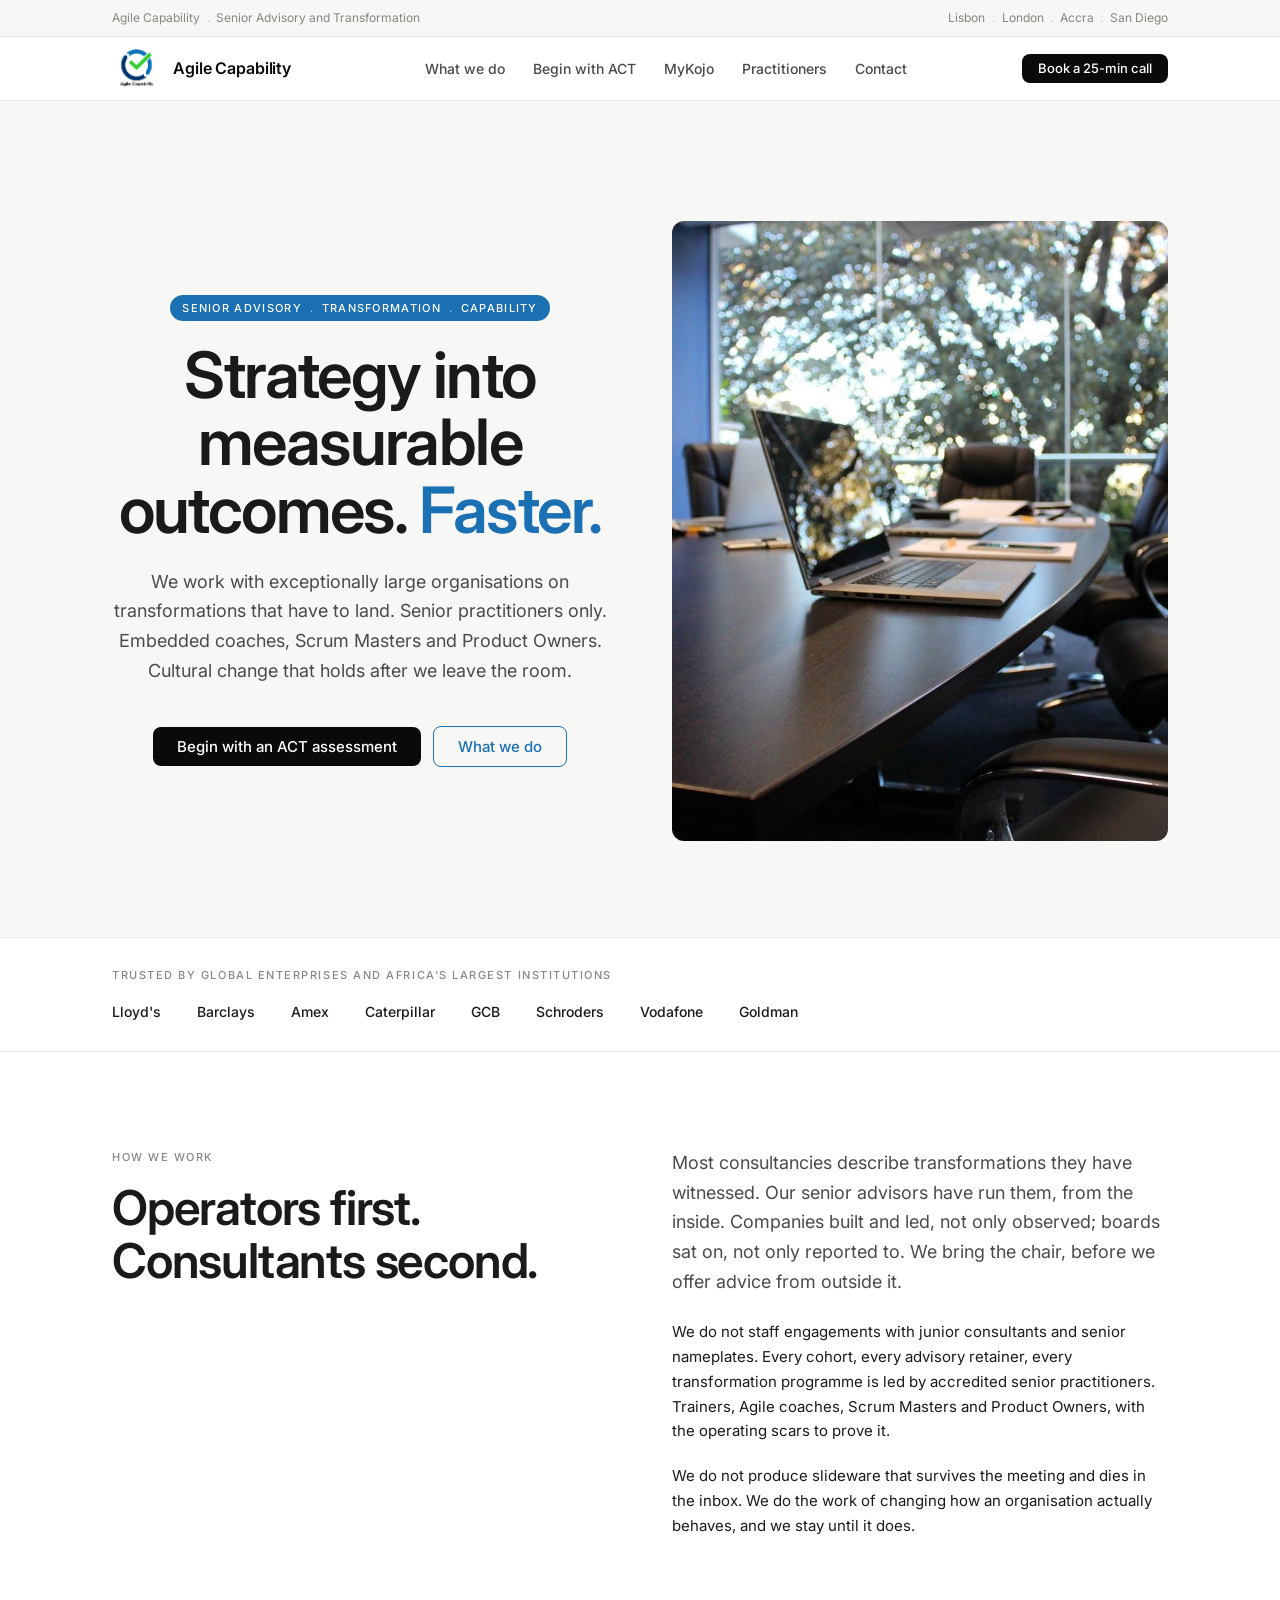
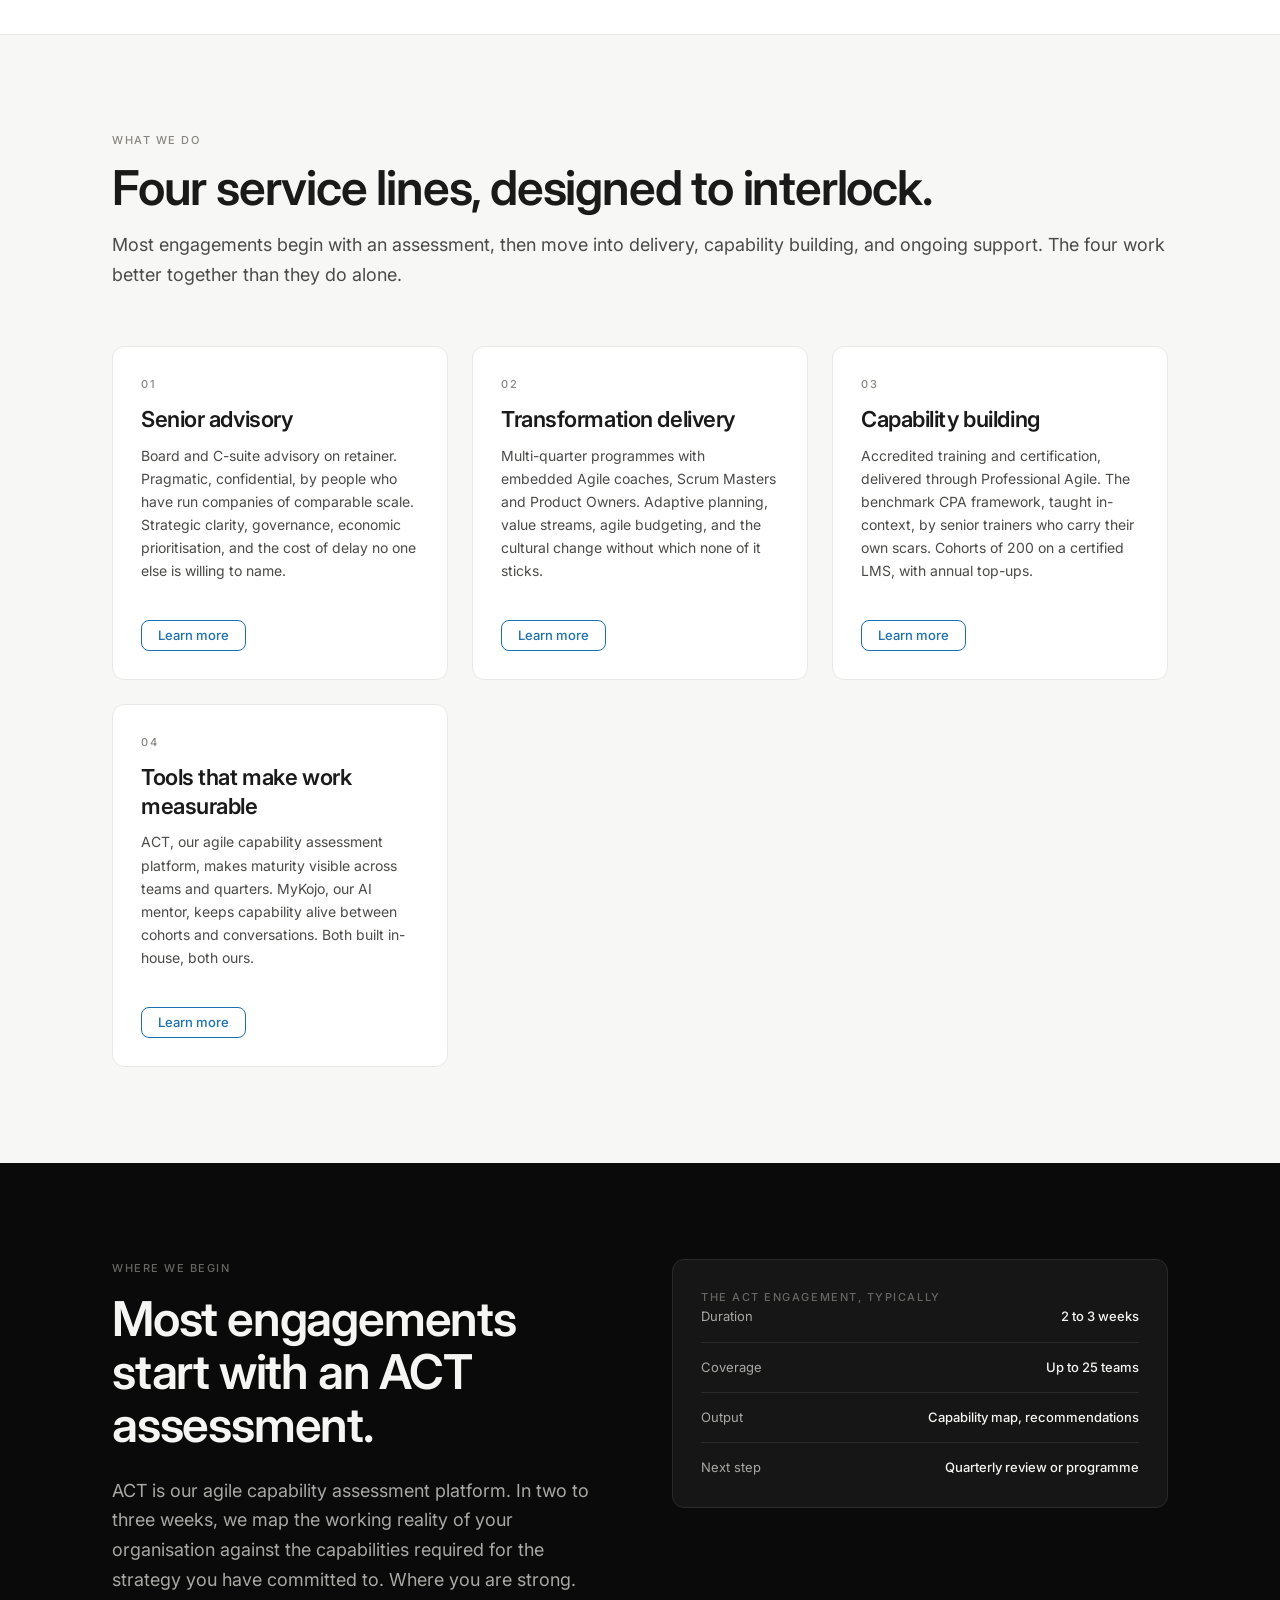
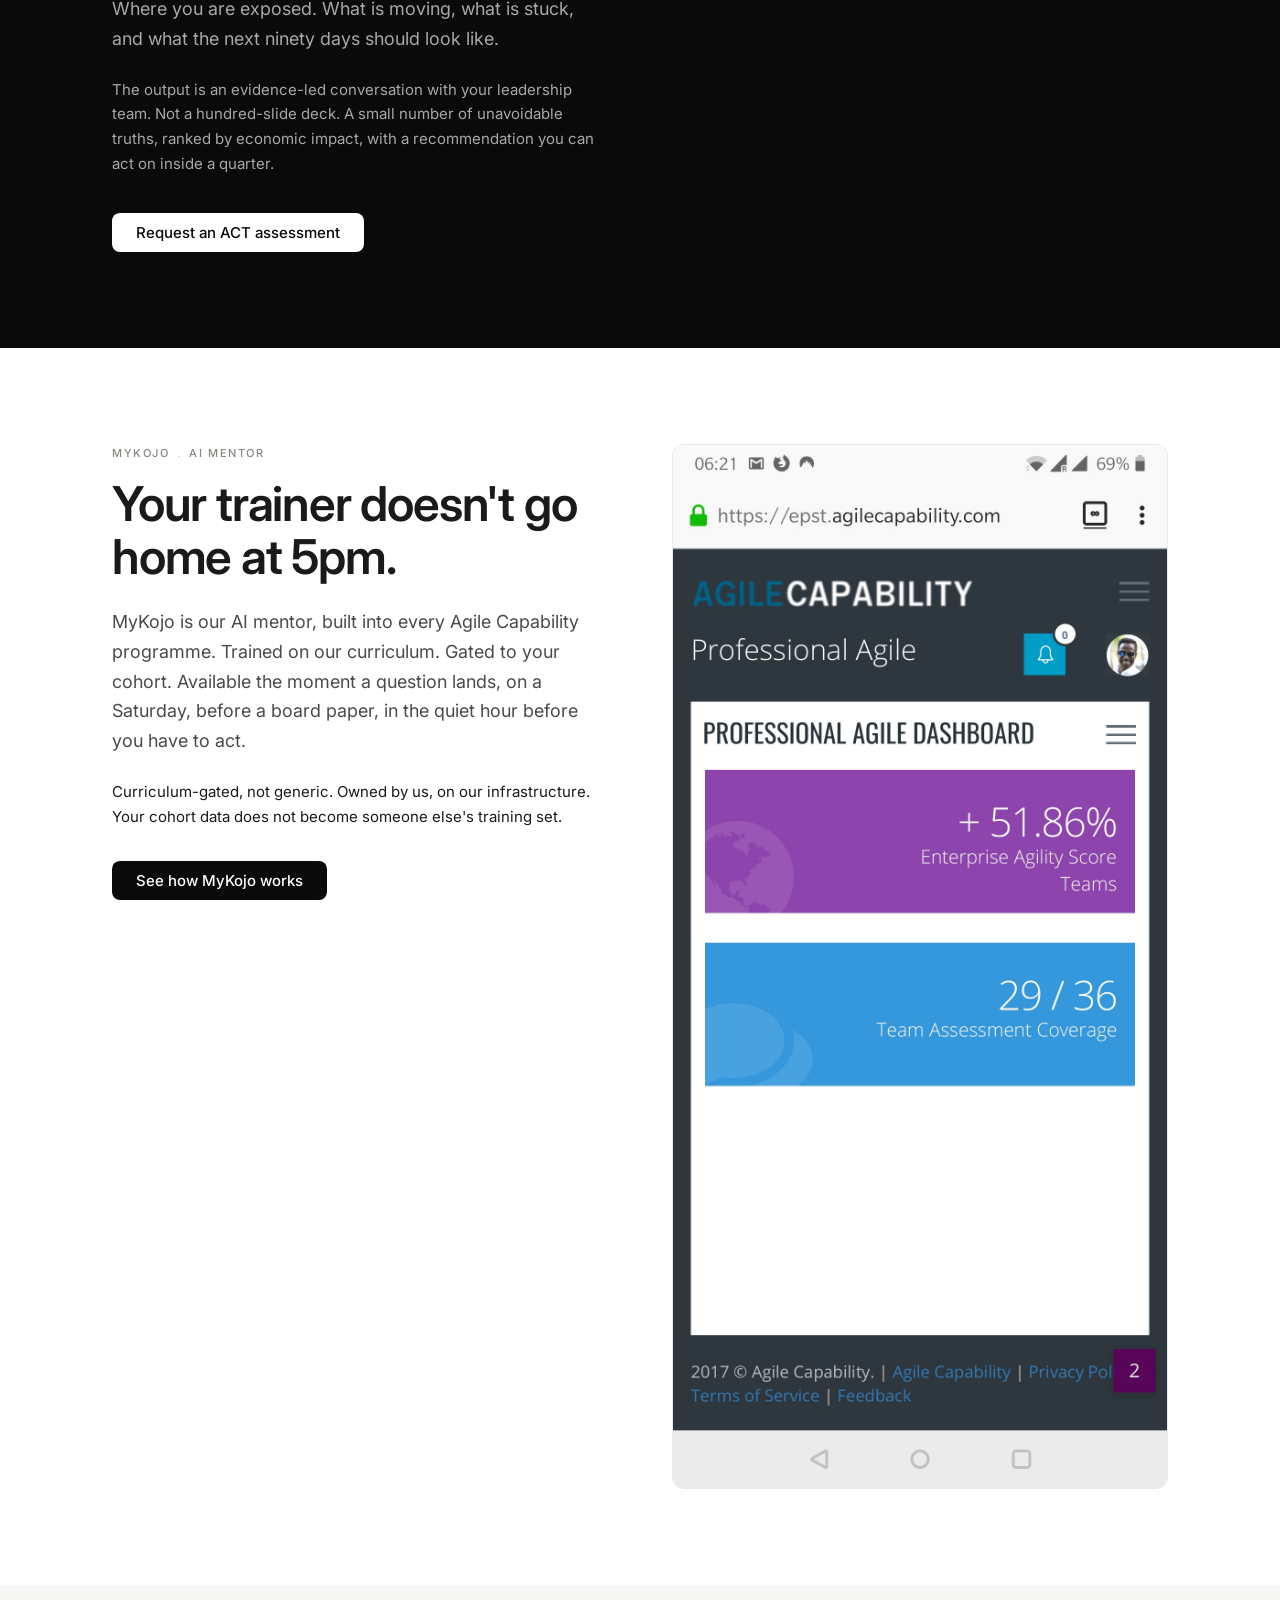
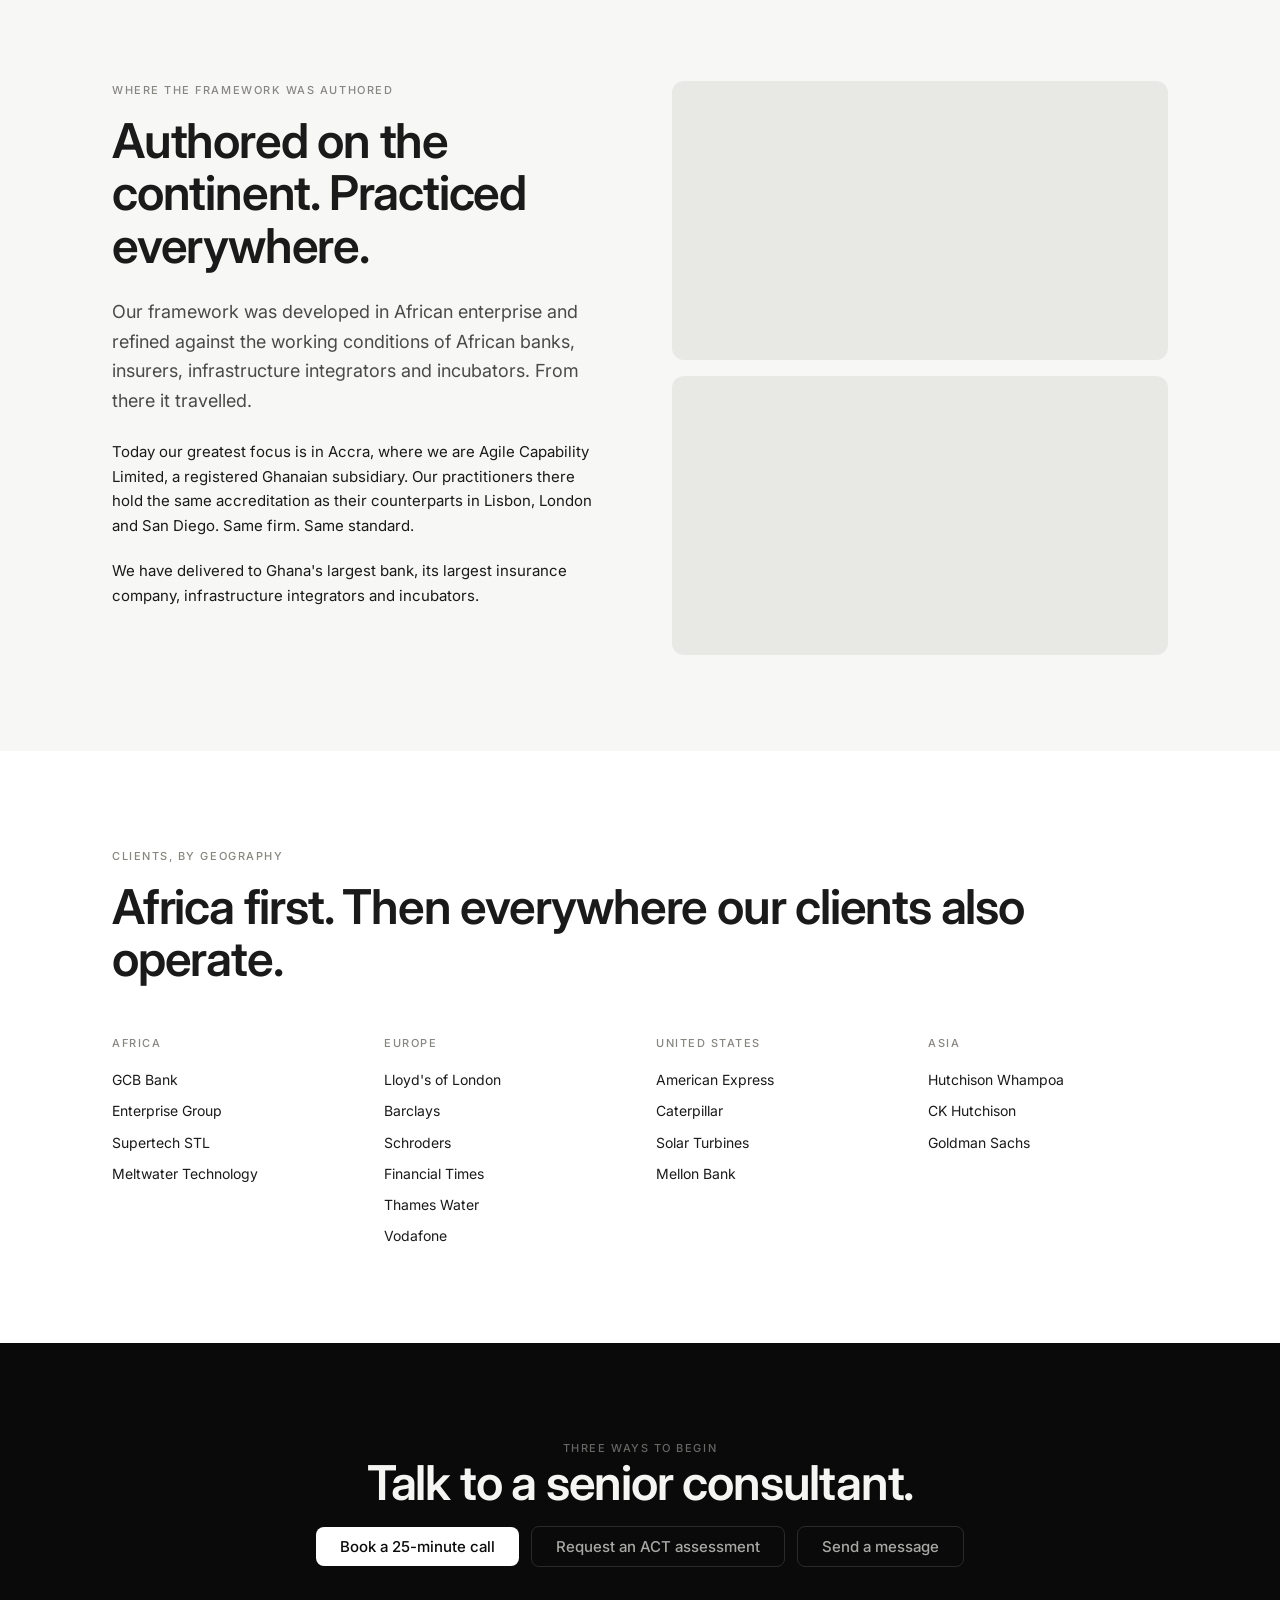
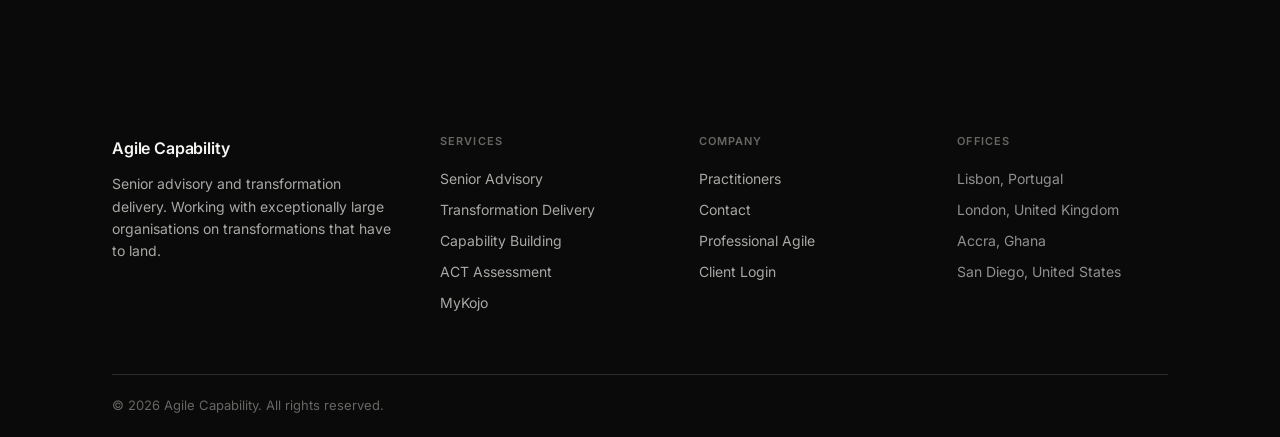
==== index.html @ dec45cb2 "Add hero image, fix ghost button border to 1.5px" ====
<!DOCTYPE html>
<html lang="en">
<head>
  <meta charset="UTF-8">
  <meta name="viewport" content="width=device-width, initial-scale=1.0">
  <meta name="description" content="Agile Capability works with exceptionally large organisations on transformations that have to land. Senior advisory, transformation delivery, capability building, and tools that make work measurable.">
  <title>Agile Capability - Senior Advisory and Transformation</title>
  <link rel="stylesheet" href="assets/css/site.css">
  <link rel="icon" href="assets/images/favicon.ico">
</head>
<body>

<!-- TOP BAR -->
<div id="top-bar">
  <div class="container">
    <span>Agile Capability <span style="opacity:.45;margin:0 .3em">.</span> Senior Advisory and Transformation</span>
    <span>Lisbon <span style="opacity:.45;margin:0 .3em">.</span> London <span style="opacity:.45;margin:0 .3em">.</span> Accra <span style="opacity:.45;margin:0 .3em">.</span> San Diego</span>
  </div>
</div>

<!-- HEADER -->
<header id="site-header">
  <div class="header-inner">
    <a class="site-logo" href="/">
      <img src="assets/images/agile-capability-logo.png" alt="Agile Capability" style="max-height:38px;width:auto;flex-shrink:0">
      <span class="site-logo-text">Agile Capability</span>
    </a>

    <button class="nav-toggle" aria-expanded="false" aria-controls="primary-nav" aria-label="Open menu">
      <span></span><span></span><span></span>
    </button>

    <nav id="primary-nav" role="navigation" aria-label="Main">
      <ul>
        <li><a href="/#what-we-do">What we do</a></li>
        <li><a href="services/act-assessment.html">Begin with ACT</a></li>
        <li><a href="services/mykojo.html">MyKojo</a></li>
        <li><a href="practitioners.html">Practitioners</a></li>
        <li><a href="contact.html">Contact</a></li>
      </ul>
      <div class="nav-cta">
        <a href="contact.html" class="btn btn-dark btn-sm">Book a 25-min call</a>
      </div>
    </nav>
  </div>
</header>

<!-- HERO -->
<section class="hero section subtle" id="welcome">
  <div class="container">
    <div class="split" style="align-items:center">
      <div>
        <div class="eyebrow mb-16">Senior Advisory <span style="opacity:.6;margin:0 .3em">.</span> Transformation <span style="opacity:.6;margin:0 .3em">.</span> Capability</div>
        <h1 class="h1 mb-24">Strategy into measurable outcomes. <span style="color:var(--accent-blue)">Faster.</span></h1>
        <p class="lead mb-40">We work with exceptionally large organisations on transformations that have to land. Senior practitioners only. Embedded coaches, Scrum Masters and Product Owners. Cultural change that holds after we leave the room.</p>
        <div class="hero-actions">
          <a href="services/act-assessment.html" class="btn btn-dark">Begin with an ACT assessment</a>
          <a href="/#what-we-do" class="btn btn-ghost">What we do</a>
        </div>
      </div>
      <div>
        <div style="aspect-ratio:4/5;width:100%;border-radius:12px;background-image:url('assets/images/hero-home.jpg');background-size:cover;background-position:center"></div>
      </div>
    </div>
  </div>
</section>

<!-- CLIENT STRIP -->
<div style="background:var(--bg);border-top:1px solid var(--border);border-bottom:1px solid var(--border);padding:28px 0">
  <div class="container">
    <div class="eyebrow mb-16">Trusted by global enterprises and Africa's largest institutions</div>
    <div style="display:flex;flex-wrap:wrap;gap:24px 36px;align-items:center">
      <span style="font-size:14px;font-weight:500;color:var(--ink-3)">Lloyd's</span>
      <span style="font-size:14px;font-weight:500;color:var(--ink-3)">Barclays</span>
      <span style="font-size:14px;font-weight:500;color:var(--ink-3)">Amex</span>
      <span style="font-size:14px;font-weight:500;color:var(--ink-3)">Caterpillar</span>
      <span style="font-size:14px;font-weight:500;color:var(--ink-3)">GCB</span>
      <span style="font-size:14px;font-weight:500;color:var(--ink-3)">Schroders</span>
      <span style="font-size:14px;font-weight:500;color:var(--ink-3)">Vodafone</span>
      <span style="font-size:14px;font-weight:500;color:var(--ink-3)">Goldman</span>
    </div>
  </div>
</div>

<!-- OPERATORS FIRST -->
<section class="section" id="operators">
  <div class="container">
    <div class="split" style="align-items:start">
      <div>
        <div class="eyebrow mb-16">How we work</div>
        <h2 class="h2 mb-32">Operators first. Consultants second.</h2>
      </div>
      <div>
        <p class="lead mb-24">Most consultancies describe transformations they have witnessed. Our senior advisors have run them, from the inside. Companies built and led, not only observed; boards sat on, not only reported to. We bring the chair, before we offer advice from outside it.</p>
        <p style="color:var(--ink-2);margin-bottom:20px">We do not staff engagements with junior consultants and senior nameplates. Every cohort, every advisory retainer, every transformation programme is led by accredited senior practitioners. Trainers, Agile coaches, Scrum Masters and Product Owners, with the operating scars to prove it.</p>
        <p style="color:var(--ink-2)">We do not produce slideware that survives the meeting and dies in the inbox. We do the work of changing how an organisation actually behaves, and we stay until it does.</p>
      </div>
    </div>
  </div>
</section>

<hr class="divider">

<!-- FOUR SERVICE LINES -->
<section class="section subtle" id="what-we-do">
  <span id="services" style="position:absolute;visibility:hidden"></span>
  <div class="container">
    <div class="section-header">
      <div class="eyebrow">What we do</div>
      <h2 class="h2">Four service lines, designed to interlock.</h2>
      <p class="lead">Most engagements begin with an assessment, then move into delivery, capability building, and ongoing support. The four work better together than they do alone.</p>
    </div>
    <div class="card-grid">
      <div class="card">
        <div class="eyebrow mb-12">01</div>
        <h3 class="h3 mb-12">Senior advisory</h3>
        <p>Board and C-suite advisory on retainer. Pragmatic, confidential, by people who have run companies of comparable scale. Strategic clarity, governance, economic prioritisation, and the cost of delay no one else is willing to name.</p>
        <a href="services/senior-advisory.html" class="btn btn-ghost btn-sm mt-24">Learn more</a>
      </div>
      <div class="card">
        <div class="eyebrow mb-12">02</div>
        <h3 class="h3 mb-12">Transformation delivery</h3>
        <p>Multi-quarter programmes with embedded Agile coaches, Scrum Masters and Product Owners. Adaptive planning, value streams, agile budgeting, and the cultural change without which none of it sticks.</p>
        <a href="services/transformation-delivery.html" class="btn btn-ghost btn-sm mt-24">Learn more</a>
      </div>
      <div class="card">
        <div class="eyebrow mb-12">03</div>
        <h3 class="h3 mb-12">Capability building</h3>
        <p>Accredited training and certification, delivered through Professional Agile. The benchmark CPA framework, taught in-context, by senior trainers who carry their own scars. Cohorts of 200 on a certified LMS, with annual top-ups.</p>
        <a href="services/capability-building.html" class="btn btn-ghost btn-sm mt-24">Learn more</a>
      </div>
      <div class="card">
        <div class="eyebrow mb-12">04</div>
        <h3 class="h3 mb-12">Tools that make work measurable</h3>
        <p>ACT, our agile capability assessment platform, makes maturity visible across teams and quarters. MyKojo, our AI mentor, keeps capability alive between cohorts and conversations. Both built in-house, both ours.</p>
        <a href="services/mykojo.html" class="btn btn-ghost btn-sm mt-24">Learn more</a>
      </div>
    </div>
  </div>
</section>

<!-- ACT FRONT DOOR -->
<section class="section dark" id="act">
  <div class="container">
    <div class="split" style="align-items:start;gap:64px">
      <div>
        <div class="eyebrow mb-16" style="color:var(--d-text-3)">Where we begin</div>
        <h2 class="h2 mb-24" style="color:var(--d-text)">Most engagements start with an ACT assessment.</h2>
        <p class="lead mb-24" style="color:var(--d-text-2)">ACT is our agile capability assessment platform. In two to three weeks, we map the working reality of your organisation against the capabilities required for the strategy you have committed to. Where you are strong. Where you are exposed. What is moving, what is stuck, and what the next ninety days should look like.</p>
        <p style="color:var(--d-text-2);margin-bottom:36px">The output is an evidence-led conversation with your leadership team. Not a hundred-slide deck. A small number of unavoidable truths, ranked by economic impact, with a recommendation you can act on inside a quarter.</p>
        <a href="services/act-assessment.html" class="btn btn-light">Request an ACT assessment</a>
      </div>
      <div>
        <div style="background:rgba(255,255,255,.05);border:1px solid var(--d-border);border-radius:var(--r-card);padding:28px">
          <div class="eyebrow mb-20" style="color:var(--d-text-3)">The ACT engagement, typically</div>
          <div style="display:flex;flex-direction:column;gap:14px">
            <div style="display:flex;justify-content:space-between;padding-bottom:14px;border-bottom:1px solid var(--d-border)">
              <span style="font-size:13px;color:var(--d-text-2)">Duration</span>
              <span style="font-size:13px;color:var(--d-text);font-weight:500">2 to 3 weeks</span>
            </div>
            <div style="display:flex;justify-content:space-between;padding-bottom:14px;border-bottom:1px solid var(--d-border)">
              <span style="font-size:13px;color:var(--d-text-2)">Coverage</span>
              <span style="font-size:13px;color:var(--d-text);font-weight:500">Up to 25 teams</span>
            </div>
            <div style="display:flex;justify-content:space-between;padding-bottom:14px;border-bottom:1px solid var(--d-border)">
              <span style="font-size:13px;color:var(--d-text-2)">Output</span>
              <span style="font-size:13px;color:var(--d-text);font-weight:500">Capability map, recommendations</span>
            </div>
            <div style="display:flex;justify-content:space-between">
              <span style="font-size:13px;color:var(--d-text-2)">Next step</span>
              <span style="font-size:13px;color:var(--d-text);font-weight:500">Quarterly review or programme</span>
            </div>
          </div>
        </div>
      </div>
    </div>
  </div>
</section>

<!-- MYKOJO PREVIEW -->
<section class="section" id="mykojo">
  <div class="container">
    <div class="split" style="align-items:start">
      <div>
        <div class="eyebrow mb-16">MyKojo <span style="opacity:.45;margin:0 .3em">.</span> AI mentor</div>
        <h2 class="h2 mb-24">Your trainer doesn't go home at 5pm.</h2>
        <p class="lead mb-24">MyKojo is our AI mentor, built into every Agile Capability programme. Trained on our curriculum. Gated to your cohort. Available the moment a question lands, on a Saturday, before a board paper, in the quiet hour before you have to act.</p>
        <p style="color:var(--ink-2);margin-bottom:32px">Curriculum-gated, not generic. Owned by us, on our infrastructure. Your cohort data does not become someone else's training set.</p>
        <a href="services/mykojo.html" class="btn btn-dark">See how MyKojo works</a>
      </div>
      <div>
        <img src="assets/images/dashboard-screenshot.jpg" alt="Professional Agile Dashboard - Enterprise Agility Score" style="width:100%;border-radius:var(--r-card);border:1px solid var(--border)">
      </div>
    </div>
  </div>
</section>

<!-- AFRICA SECTION -->
<section class="section subtle" id="africa">
  <div class="container">
    <div class="split" style="align-items:start">
      <div>
        <div class="eyebrow mb-16">Where the framework was authored</div>
        <h2 class="h2 mb-24">Authored on the continent. Practiced everywhere.</h2>
        <p class="lead mb-24">Our framework was developed in African enterprise and refined against the working conditions of African banks, insurers, infrastructure integrators and incubators. From there it travelled.</p>
        <p style="color:var(--ink-2);margin-bottom:20px">Today our greatest focus is in Accra, where we are Agile Capability Limited, a registered Ghanaian subsidiary. Our practitioners there hold the same accreditation as their counterparts in Lisbon, London and San Diego. Same firm. Same standard.</p>
        <p style="color:var(--ink-2)">We have delivered to Ghana's largest bank, its largest insurance company, infrastructure integrators and incubators.</p>
      </div>
      <div style="display:flex;flex-direction:column;gap:16px">
        <div style="background:var(--border);border-radius:var(--r-card);aspect-ratio:16/9;width:100%"></div>
        <div style="background:var(--border);border-radius:var(--r-card);aspect-ratio:16/9;width:100%"></div>
      </div>
    </div>
  </div>
</section>

<!-- CLIENTS BY GEOGRAPHY -->
<section class="section" id="clients">
  <div class="container">
    <div class="eyebrow mb-16">Clients, by geography</div>
    <h2 class="h2 mb-48">Africa first. Then everywhere our clients also operate.</h2>
    <div style="display:grid;grid-template-columns:repeat(4,1fr);gap:32px">
      <div>
        <div class="eyebrow mb-16">Africa</div>
        <div style="display:flex;flex-direction:column;gap:8px">
          <span style="font-size:14px;color:var(--ink-2)">GCB Bank</span>
          <span style="font-size:14px;color:var(--ink-2)">Enterprise Group</span>
          <span style="font-size:14px;color:var(--ink-2)">Supertech STL</span>
          <span style="font-size:14px;color:var(--ink-2)">Meltwater Technology</span>
        </div>
      </div>
      <div>
        <div class="eyebrow mb-16">Europe</div>
        <div style="display:flex;flex-direction:column;gap:8px">
          <span style="font-size:14px;color:var(--ink-2)">Lloyd's of London</span>
          <span style="font-size:14px;color:var(--ink-2)">Barclays</span>
          <span style="font-size:14px;color:var(--ink-2)">Schroders</span>
          <span style="font-size:14px;color:var(--ink-2)">Financial Times</span>
          <span style="font-size:14px;color:var(--ink-2)">Thames Water</span>
          <span style="font-size:14px;color:var(--ink-2)">Vodafone</span>
        </div>
      </div>
      <div>
        <div class="eyebrow mb-16">United States</div>
        <div style="display:flex;flex-direction:column;gap:8px">
          <span style="font-size:14px;color:var(--ink-2)">American Express</span>
          <span style="font-size:14px;color:var(--ink-2)">Caterpillar</span>
          <span style="font-size:14px;color:var(--ink-2)">Solar Turbines</span>
          <span style="font-size:14px;color:var(--ink-2)">Mellon Bank</span>
        </div>
      </div>
      <div>
        <div class="eyebrow mb-16">Asia</div>
        <div style="display:flex;flex-direction:column;gap:8px">
          <span style="font-size:14px;color:var(--ink-2)">Hutchison Whampoa</span>
          <span style="font-size:14px;color:var(--ink-2)">CK Hutchison</span>
          <span style="font-size:14px;color:var(--ink-2)">Goldman Sachs</span>
        </div>
      </div>
    </div>
  </div>
</section>

<!-- CLOSING CTA -->
<section class="cta-band" id="contact-cta">
  <div class="container">
    <div class="hero-center">
      <div class="eyebrow mb-20" style="color:var(--d-text-3)">Three ways to begin</div>
      <h2 class="h2 mb-32" style="color:var(--d-text)">Talk to a senior consultant.</h2>
      <div class="hero-actions" style="justify-content:center">
        <a href="contact.html" class="btn btn-light">Book a 25-minute call</a>
        <a href="services/act-assessment.html" class="btn btn-ghost" style="color:var(--d-text-2);border-color:var(--d-border)">Request an ACT assessment</a>
        <a href="contact.html" class="btn btn-ghost" style="color:var(--d-text-2);border-color:var(--d-border)">Send a message</a>
      </div>
    </div>
  </div>
</section>

<!-- FOOTER -->
<footer id="site-footer">
  <div class="container">
    <div class="footer-inner">
      <div class="footer-brand">
        <span class="site-logo-text">Agile Capability</span>
        <p>Senior advisory and transformation delivery. Working with exceptionally large organisations on transformations that have to land.</p>
      </div>
      <div class="footer-col">
        <h4>Services</h4>
        <a href="services/senior-advisory.html">Senior Advisory</a>
        <a href="services/transformation-delivery.html">Transformation Delivery</a>
        <a href="services/capability-building.html">Capability Building</a>
        <a href="services/act-assessment.html">ACT Assessment</a>
        <a href="services/mykojo.html">MyKojo</a>
      </div>
      <div class="footer-col">
        <h4>Company</h4>
        <a href="practitioners.html">Practitioners</a>
        <a href="contact.html">Contact</a>
        <a href="https://www.professionalagile.org" target="_blank" rel="noopener">Professional Agile</a>
        <a href="https://admin.agilecapabilitytool.com/login" target="_blank" rel="noopener">Client Login</a>
      </div>
      <div class="footer-col">
        <h4>Offices</h4>
        <span style="font-size:14px;color:rgba(255,255,255,.55);display:block;padding:4px 0">Lisbon, Portugal</span>
        <span style="font-size:14px;color:rgba(255,255,255,.55);display:block;padding:4px 0">London, United Kingdom</span>
        <span style="font-size:14px;color:rgba(255,255,255,.55);display:block;padding:4px 0">Accra, Ghana</span>
        <span style="font-size:14px;color:rgba(255,255,255,.55);display:block;padding:4px 0">San Diego, United States</span>
      </div>
    </div>
    <div class="footer-bottom">
      <span>&copy; 2026 Agile Capability. All rights reserved.</span>
    </div>
  </div>
</footer>

<script src="assets/js/site.js"></script>
</body>
</html>
---- assets/css/site.css ----
/* Agile Capability v2 — Site stylesheet */

@import url('https://fonts.googleapis.com/css2?family=Inter:wght@400;500;600;700&display=swap');

*, *::before, *::after { box-sizing: border-box; }

/* ---- DESIGN TOKENS ---- */

:root {
  /* Colours — light mode */
  --bg:            #FFFFFF;
  --bg-subtle:     #F7F7F5;
  --bg-raised:     #FFFFFF;
  --border:        #E8E8E5;
  --border-strong: #CCCCCA;

  --text:          #1A1A1A;
  --text-2:        #4A4A48;
  --text-3:        #888680;

  --ink:           #0A0A0A;  /* CTA bg on light */
  --ink-fg:        #FFFFFF;  /* CTA text on light */

  /* Colours — dark sections */
  --d-bg:          #0A0A0A;
  --d-bg-subtle:   #141414;
  --d-bg-raised:   #1C1C1C;
  --d-border:      #2A2A2A;
  --d-text:        #F5F5F3;
  --d-text-2:      #A8A8A5;
  --d-text-3:      #666663;
  --d-ink:         #FFFFFF;  /* CTA bg on dark */
  --d-ink-fg:      #0A0A0A;  /* CTA text on dark */

  /* Typography */
  --font:          'Inter', -apple-system, BlinkMacSystemFont, 'Segoe UI', sans-serif;

  /* Radius */
  --r-card:        12px;
  --r-btn:         8px;
  --r-pill:        100px;

  /* Layout */
  --max-w:         1120px;
  --section-y:     96px;
  --header-h:      64px;

  /* Transitions */
  --t:             .18s ease;

  /* Accent */
  --accent-blue:   #1B6FB3;
}

/* ---- RESET ---- */

html {
  scroll-behavior: smooth;
  font-size: 16px;
  -webkit-text-size-adjust: 100%;
}

body {
  margin: 0;
  font-family: var(--font);
  background: var(--bg);
  color: var(--text);
  font-size: 15px;
  line-height: 1.65;
  -webkit-font-smoothing: antialiased;
}

img { max-width: 100%; height: auto; display: block; }
a { color: inherit; text-decoration: none; }
ul, ol { margin: 0; padding: 0; list-style: none; }
p { margin: 0 0 1em; }
p:last-child { margin-bottom: 0; }
h1, h2, h3, h4, h5, h6 { margin: 0; font-weight: 600; line-height: 1.1; }

/* ---- TYPOGRAPHY ---- */

.h1 {
  font-size: clamp(42px, 6vw, 64px);
  font-weight: 600;
  letter-spacing: -0.025em;
  line-height: 1.05;
}

.h2 {
  font-size: clamp(32px, 4.5vw, 48px);
  font-weight: 600;
  letter-spacing: -0.025em;
  line-height: 1.1;
}

.h3 {
  font-size: 22px;
  font-weight: 600;
  letter-spacing: -0.02em;
  line-height: 1.3;
}

.lead {
  font-size: 18px;
  font-weight: 400;
  line-height: 1.65;
  color: var(--text-2);
}

.eyebrow {
  font-size: 11px;
  font-weight: 500;
  letter-spacing: 0.14em;
  text-transform: uppercase;
  color: var(--text-3);
}

/* dark variants */
.dark .lead   { color: var(--d-text-2); }
.dark .eyebrow { color: var(--d-text-3); }

/* Hero eyebrow — blue pill treatment */
.page-hero .eyebrow,
.hero .eyebrow {
  display: inline-block;
  background: var(--accent-blue);
  color: #FFFFFF;
  padding: 4px 12px;
  border-radius: var(--r-pill);
  border: none;
  letter-spacing: 0.12em;
}

/* ---- LAYOUT ---- */

.container {
  max-width: var(--max-w);
  margin: 0 auto;
  padding: 0 32px;
}

.section {
  padding: var(--section-y) 0;
}

.section-sm {
  padding: 64px 0;
}

.section.dark {
  background: var(--d-bg);
  color: var(--d-text);
}

.section.subtle {
  background: var(--bg-subtle);
}

/* Two-column split */
.split {
  display: grid;
  grid-template-columns: 1fr 1fr;
  gap: 64px;
  align-items: center;
}

.split.reverse { direction: rtl; }
.split.reverse > * { direction: ltr; }

/* Grid of cards */
.card-grid {
  display: grid;
  grid-template-columns: repeat(3, 1fr);
  gap: 24px;
}

.card-grid-2 {
  display: grid;
  grid-template-columns: repeat(2, 1fr);
  gap: 24px;
}

.card-grid-4 {
  display: grid;
  grid-template-columns: repeat(4, 1fr);
  gap: 20px;
}

/* Center hero content */
.hero-center {
  text-align: center;
  max-width: 780px;
  margin: 0 auto;
}

/* Section header (eyebrow + h2 + optional lead) */
.section-header {
  margin-bottom: 56px;
}

.section-header .eyebrow {
  margin-bottom: 12px;
}

.section-header .h2 {
  margin-bottom: 16px;
}

/* ---- COMPONENTS ---- */

/* Pill tag */
.pill {
  display: inline-flex;
  align-items: center;
  gap: 6px;
  padding: 6px 14px;
  border-radius: var(--r-pill);
  font-size: 12px;
  font-weight: 500;
  letter-spacing: 0.02em;
  border: 1px solid var(--border);
  background: var(--bg);
  color: var(--text-2);
}

.dark .pill {
  border-color: var(--d-border);
  background: var(--d-bg-raised);
  color: var(--d-text-2);
}

/* Buttons */
.btn {
  display: inline-flex;
  align-items: center;
  gap: 8px;
  padding: 12px 24px;
  border-radius: var(--r-btn);
  font-family: var(--font);
  font-size: 15px;
  font-weight: 500;
  line-height: 1;
  cursor: pointer;
  border: none;
  transition: opacity var(--t), transform var(--t);
  white-space: nowrap;
}

.btn:hover { opacity: .85; text-decoration: none; }
.btn:active { transform: scale(.98); }

.btn-dark {
  background: var(--ink);
  color: var(--ink-fg);
}

.btn-light {
  background: var(--d-ink);
  color: var(--d-ink-fg);
}

.btn-ghost {
  background: transparent;
  color: var(--accent-blue);
  border: 1.5px solid var(--accent-blue);
}

.btn-ghost:hover { background: var(--accent-blue); color: #FFFFFF; }

.dark .btn-ghost {
  color: var(--d-text);
  border-color: var(--d-border);
}

.dark .btn-ghost:hover { background: var(--d-bg-raised); }

.btn-sm {
  padding: 8px 16px;
  font-size: 13px;
}

/* Card */
.card {
  background: var(--bg-raised);
  border: 1px solid var(--border);
  border-radius: var(--r-card);
  padding: 28px;
}

.card .h3 { margin-bottom: 10px; }
.card p { color: var(--text-2); font-size: 14px; }

.dark .card {
  background: var(--d-bg-raised);
  border-color: var(--d-border);
}

.dark .card p { color: var(--d-text-2); }

/* Stat card */
.stat-card {
  text-align: center;
  padding: 32px 24px;
}

.stat-card .stat-num {
  font-size: 48px;
  font-weight: 600;
  letter-spacing: -0.03em;
  line-height: 1;
  margin-bottom: 8px;
}

.stat-card .stat-label {
  font-size: 14px;
  color: var(--text-2);
}

.dark .stat-card .stat-label { color: var(--d-text-2); }

/* Feature row (icon + heading + body) */
.feature-row {
  display: flex;
  gap: 20px;
  align-items: flex-start;
  padding: 24px 0;
  border-bottom: 1px solid var(--border);
}

.feature-row:first-child { border-top: 1px solid var(--border); }

.dark .feature-row { border-color: var(--d-border); }
.dark .feature-row:first-child { border-color: var(--d-border); }

.feature-icon {
  width: 40px;
  height: 40px;
  border-radius: 10px;
  background: var(--bg-subtle);
  flex-shrink: 0;
  display: flex;
  align-items: center;
  justify-content: center;
  font-size: 18px;
}

.dark .feature-icon { background: var(--d-bg-raised); }

/* Spec table */
.spec-table {
  width: 100%;
  border-collapse: collapse;
  font-size: 14px;
}

.spec-table th {
  text-align: left;
  font-weight: 500;
  color: var(--text-3);
  font-size: 11px;
  letter-spacing: 0.08em;
  text-transform: uppercase;
  padding: 10px 16px;
  border-bottom: 1px solid var(--border);
}

.spec-table td {
  padding: 12px 16px;
  border-bottom: 1px solid var(--border);
  color: var(--text-2);
  vertical-align: top;
}

.spec-table td:first-child {
  font-weight: 500;
  color: var(--text);
  white-space: nowrap;
}

.spec-table tr:last-child td { border-bottom: none; }

.dark .spec-table th,
.dark .spec-table td { border-color: var(--d-border); }

.dark .spec-table th { color: var(--d-text-3); }
.dark .spec-table td { color: var(--d-text-2); }
.dark .spec-table td:first-child { color: var(--d-text); }

/* Chat preview (demo transcript style) */
.chat-preview {
  border: 1px solid var(--border);
  border-radius: var(--r-card);
  overflow: hidden;
  background: var(--bg);
}

.chat-preview-header {
  display: flex;
  align-items: center;
  gap: 10px;
  padding: 14px 20px;
  border-bottom: 1px solid var(--border);
  background: var(--bg-subtle);
}

.chat-preview-header .dot {
  width: 8px;
  height: 8px;
  border-radius: 50%;
  background: var(--border-strong);
}

.chat-preview-header span {
  font-size: 12px;
  font-weight: 500;
  color: var(--text-3);
}

.chat-messages {
  padding: 20px;
  display: flex;
  flex-direction: column;
  gap: 12px;
}

.chat-msg {
  max-width: 80%;
  padding: 10px 14px;
  border-radius: 12px;
  font-size: 14px;
  line-height: 1.55;
}

.chat-msg.agent {
  background: var(--bg-subtle);
  border: 1px solid var(--border);
  align-self: flex-start;
  border-bottom-left-radius: 4px;
}

.chat-msg.user {
  background: var(--ink);
  color: var(--ink-fg);
  align-self: flex-end;
  border-bottom-right-radius: 4px;
}

/* ACT map (grid of assessment dimensions) */
.act-map {
  display: grid;
  grid-template-columns: repeat(2, 1fr);
  gap: 2px;
  border-radius: var(--r-card);
  overflow: hidden;
  border: 1px solid var(--d-border);
}

.act-map-cell {
  padding: 24px;
  background: var(--d-bg-raised);
  border: 1px solid var(--d-border);
}

.act-map-cell .cell-num {
  font-size: 11px;
  font-weight: 500;
  letter-spacing: 0.08em;
  color: var(--d-text-3);
  margin-bottom: 6px;
}

.act-map-cell .cell-title {
  font-size: 14px;
  font-weight: 600;
  color: var(--d-text);
  margin-bottom: 4px;
}

.act-map-cell .cell-body {
  font-size: 13px;
  color: var(--d-text-2);
}

/* Image placeholder (for pre-screenshot-ready sections) */
.img-placeholder {
  background: var(--bg-subtle);
  border: 1px solid var(--border);
  border-radius: var(--r-card);
  aspect-ratio: 16/9;
  display: flex;
  align-items: center;
  justify-content: center;
  color: var(--text-3);
  font-size: 13px;
  font-weight: 500;
}

.dark .img-placeholder {
  background: var(--d-bg-raised);
  border-color: var(--d-border);
  color: var(--d-text-3);
}

/* Divider */
.divider {
  height: 1px;
  background: var(--border);
  border: none;
  margin: 0;
}

.dark .divider { background: var(--d-border); }

/* Inline badge */
.badge {
  display: inline-block;
  padding: 2px 8px;
  border-radius: 4px;
  font-size: 11px;
  font-weight: 600;
  letter-spacing: 0.04em;
  text-transform: uppercase;
  background: var(--bg-subtle);
  color: var(--text-3);
  border: 1px solid var(--border);
}

/* Numbered step */
.step-list {
  display: flex;
  flex-direction: column;
  gap: 32px;
  counter-reset: steps;
}

.step {
  display: flex;
  gap: 20px;
  align-items: flex-start;
}

.step-num {
  flex-shrink: 0;
  width: 32px;
  height: 32px;
  border-radius: 50%;
  border: 1px solid var(--border-strong);
  display: flex;
  align-items: center;
  justify-content: center;
  font-size: 13px;
  font-weight: 600;
  color: var(--text-2);
  margin-top: 2px;
}

.dark .step-num {
  border-color: var(--d-border);
  color: var(--d-text-2);
}

/* Testimonial */
.testimonial {
  padding: 32px;
  border-left: 2px solid var(--border-strong);
}

.testimonial blockquote {
  font-size: 18px;
  line-height: 1.6;
  color: var(--text);
  margin: 0 0 16px;
}

.testimonial cite {
  font-size: 13px;
  color: var(--text-3);
  font-style: normal;
}

.dark .testimonial { border-color: var(--d-border); }
.dark .testimonial blockquote { color: var(--d-text); }
.dark .testimonial cite { color: var(--d-text-3); }

/* ---- TOP BAR ---- */

#top-bar {
  background: var(--bg-subtle);
  border-bottom: 1px solid var(--border);
  font-size: 12px;
  color: var(--text-3);
  padding: 8px 0;
}

#top-bar .container {
  display: flex;
  align-items: center;
  justify-content: space-between;
}

#top-bar a {
  color: var(--text-3);
  transition: color var(--t);
}

#top-bar a:hover { color: var(--text); }

/* ---- HEADER / NAV ---- */

#site-header {
  position: sticky;
  top: 0;
  z-index: 9999;
  background: rgba(255,255,255,0.92);
  backdrop-filter: blur(12px);
  -webkit-backdrop-filter: blur(12px);
  border-bottom: 1px solid var(--border);
  height: var(--header-h);
  transition: box-shadow var(--t);
}

#site-header.scrolled {
  box-shadow: 0 1px 24px rgba(0,0,0,.06);
}

.header-inner {
  max-width: var(--max-w);
  margin: 0 auto;
  padding: 0 32px;
  height: 100%;
  display: flex;
  align-items: center;
  justify-content: space-between;
  gap: 40px;
}

.site-logo {
  display: flex;
  align-items: center;
  gap: 12px;
  flex-shrink: 0;
}

.site-logo img {
  display: block;
  max-height: 38px;
  width: auto;
  flex-shrink: 0;
}

.site-logo-text {
  font-size: 16px;
  font-weight: 600;
  letter-spacing: -0.01em;
  color: var(--ink);
}

/* Primary nav */
#primary-nav {
  flex: 1;
  display: flex;
  align-items: center;
  justify-content: flex-end;
  gap: 4px;
}

#primary-nav > ul {
  display: flex;
  align-items: center;
  gap: 4px;
  flex: 1;
  justify-content: center;
}

#primary-nav > ul > li {
  position: relative;
}

#primary-nav > ul > li > a {
  display: flex;
  align-items: center;
  gap: 4px;
  padding: 8px 12px;
  border-radius: 6px;
  font-size: 14px;
  font-weight: 500;
  color: var(--text-2);
  transition: background var(--t), color var(--t);
}

#primary-nav > ul > li > a:hover {
  background: var(--bg-subtle);
  color: var(--text);
}

/* Dropdown caret */
.has-dropdown > a::after {
  content: '';
  display: inline-block;
  width: 0;
  height: 0;
  border-left: 3.5px solid transparent;
  border-right: 3.5px solid transparent;
  border-top: 4px solid currentColor;
  opacity: .5;
}

/* Dropdown panel */
.dropdown {
  position: absolute;
  top: calc(100% + 8px);
  left: 0;
  min-width: 220px;
  background: var(--bg-raised);
  border: 1px solid var(--border);
  border-radius: var(--r-card);
  box-shadow: 0 8px 32px rgba(0,0,0,.08);
  padding: 8px;
  opacity: 0;
  pointer-events: none;
  transform: translateY(-4px);
  transition: opacity var(--t), transform var(--t);
  z-index: 100;
}

/* Bridge the gap between trigger and panel so hover state is not lost */
.dropdown::before {
  content: '';
  position: absolute;
  top: -8px;
  left: 0;
  right: 0;
  height: 8px;
}

.has-dropdown:hover .dropdown,
.has-dropdown:focus-within .dropdown {
  opacity: 1;
  pointer-events: auto;
  transform: translateY(0);
}

.dropdown a {
  display: block;
  padding: 9px 12px;
  border-radius: 6px;
  font-size: 14px;
  color: var(--text-2);
  transition: background var(--t), color var(--t);
}

.dropdown a:hover {
  background: var(--bg-subtle);
  color: var(--text);
}

/* Nav CTA */
.nav-cta {
  margin-left: 16px;
}

/* Hamburger */
.nav-toggle {
  display: none;
  flex-direction: column;
  gap: 5px;
  background: none;
  border: none;
  cursor: pointer;
  padding: 8px;
  border-radius: 6px;
}

.nav-toggle span {
  display: block;
  width: 22px;
  height: 1.5px;
  background: var(--text);
  border-radius: 2px;
  transition: all .22s;
}

.nav-toggle[aria-expanded="true"] span:nth-child(1) {
  transform: translateY(6.5px) rotate(45deg);
}
.nav-toggle[aria-expanded="true"] span:nth-child(2) {
  opacity: 0;
}
.nav-toggle[aria-expanded="true"] span:nth-child(3) {
  transform: translateY(-6.5px) rotate(-45deg);
}

/* ---- FOOTER ---- */

#site-footer {
  background: var(--d-bg);
  color: var(--d-text-2);
  padding: 72px 0 0;
}

.footer-inner {
  display: grid;
  grid-template-columns: 280px 1fr 1fr 1fr;
  gap: 48px;
  padding-bottom: 56px;
  border-bottom: 1px solid var(--d-border);
}

.footer-brand .site-logo-text {
  color: var(--d-text);
  margin-bottom: 12px;
  display: block;
}

.footer-brand p {
  font-size: 14px;
  color: var(--d-text-2);
  line-height: 1.6;
}

.footer-col h4 {
  font-size: 11px;
  font-weight: 600;
  letter-spacing: 0.1em;
  text-transform: uppercase;
  color: var(--d-text-3);
  margin-bottom: 16px;
}

.footer-col a {
  display: block;
  font-size: 14px;
  color: var(--d-text-2);
  padding: 4px 0;
  transition: color var(--t);
}

.footer-col a:hover { color: var(--d-text); }

.footer-bottom {
  padding: 20px 0;
  display: flex;
  align-items: center;
  justify-content: space-between;
  font-size: 13px;
  color: var(--d-text-3);
}

.footer-bottom a {
  color: var(--d-text-3);
  transition: color var(--t);
}

.footer-bottom a:hover { color: var(--d-text-2); }

/* ---- PAGE-LEVEL SECTIONS ---- */

/* Hero (home) */
.hero {
  padding: 120px 0 96px;
  text-align: center;
}

.hero .eyebrow { margin-bottom: 20px; }
.hero .h1 { margin-bottom: 24px; }
.hero .lead { margin-bottom: 40px; }

.hero-actions {
  display: flex;
  align-items: center;
  justify-content: center;
  gap: 12px;
  flex-wrap: wrap;
}

/* Dark hero (for mykojo.html) */
.hero.dark {
  background: var(--d-bg);
  color: var(--d-text);
}

.hero.dark .h1 { color: var(--d-text); }
.hero.dark .lead { color: var(--d-text-2); }

/* Sub-hero (inner pages) */
.page-hero {
  padding: 80px 0 64px;
  border-bottom: 1px solid var(--border);
}

.page-hero .eyebrow { margin-bottom: 12px; }
.page-hero .h1 { margin-bottom: 16px; font-size: clamp(32px, 4vw, 48px); }

/* Closing CTA band */
.cta-band {
  background: var(--d-bg);
  color: var(--d-text);
  padding: 96px 0;
  text-align: center;
}

.cta-band .h2 { color: var(--d-text); margin-bottom: 16px; }
.cta-band .lead { margin-bottom: 40px; }
.cta-band .hero-actions { justify-content: center; }

/* Logotype row (partner/client logos) */
.logo-row {
  display: flex;
  align-items: center;
  justify-content: center;
  gap: 48px;
  flex-wrap: wrap;
}

.logo-row img {
  max-height: 28px;
  opacity: .45;
  filter: grayscale(1);
  transition: opacity var(--t);
}

.logo-row img:hover { opacity: .7; }

/* Inline checklist */
.check-list {
  display: flex;
  flex-direction: column;
  gap: 10px;
}

.check-list li {
  display: flex;
  align-items: flex-start;
  gap: 10px;
  font-size: 15px;
  color: var(--text-2);
}

.check-list li::before {
  content: '';
  width: 18px;
  height: 18px;
  border-radius: 50%;
  border: 1.5px solid var(--border-strong);
  flex-shrink: 0;
  margin-top: 2px;
  background: url("data:image/svg+xml,%3Csvg xmlns='http://www.w3.org/2000/svg' viewBox='0 0 14 14' fill='none'%3E%3Cpath d='M3 7l3 3 5-5' stroke='%231A1A1A' stroke-width='1.5' stroke-linecap='round' stroke-linejoin='round'/%3E%3C/svg%3E") center/14px no-repeat;
}

.dark .check-list li { color: var(--d-text-2); }
.dark .check-list li::before {
  border-color: var(--d-border);
  background-image: url("data:image/svg+xml,%3Csvg xmlns='http://www.w3.org/2000/svg' viewBox='0 0 14 14' fill='none'%3E%3Cpath d='M3 7l3 3 5-5' stroke='%23F5F5F3' stroke-width='1.5' stroke-linecap='round' stroke-linejoin='round'/%3E%3C/svg%3E");
}

/* ---- UTILITY ---- */

.text-center { text-align: center; }
.text-muted   { color: var(--text-3); }
.d-text-muted { color: var(--d-text-3); }
.mt-8   { margin-top: 8px; }
.mt-12  { margin-top: 12px; }
.mt-16  { margin-top: 16px; }
.mt-24  { margin-top: 24px; }
.mt-32  { margin-top: 32px; }
.mt-48  { margin-top: 48px; }
.mb-8   { margin-bottom: 8px; }
.mb-12  { margin-bottom: 12px; }
.mb-16  { margin-bottom: 16px; }
.mb-24  { margin-bottom: 24px; }
.mb-32  { margin-bottom: 32px; }
.mb-48  { margin-bottom: 48px; }
.gap-8  { gap: 8px; }
.gap-12 { gap: 12px; }
.gap-16 { gap: 16px; }
.visually-hidden {
  position: absolute;
  width: 1px; height: 1px;
  padding: 0; margin: -1px;
  overflow: hidden;
  clip: rect(0,0,0,0);
  white-space: nowrap;
  border: 0;
}

/* ---- RESPONSIVE ---- */

/* Tablet */
@media (max-width: 1024px) {
  :root {
    --section-y: 72px;
  }

  .container { padding: 0 24px; }
  .header-inner { padding: 0 24px; }

  .split { gap: 40px; }

  .card-grid   { grid-template-columns: repeat(2, 1fr); }
  .card-grid-4 { grid-template-columns: repeat(2, 1fr); }

  .footer-inner {
    grid-template-columns: 1fr 1fr;
    gap: 32px;
  }

  .footer-brand { grid-column: 1 / -1; }
}

/* Mobile */
@media (max-width: 768px) {
  :root {
    --section-y: 56px;
    --header-h:  60px;
  }

  .container { padding: 0 20px; }
  .header-inner { padding: 0 20px; gap: 16px; }

  /* Hide desktop nav, show hamburger */
  #primary-nav {
    display: none;
    position: fixed;
    top: var(--header-h);
    left: 0;
    right: 0;
    bottom: 0;
    background: var(--bg);
    flex-direction: column;
    align-items: flex-start;
    justify-content: flex-start;
    padding: 24px 20px;
    overflow-y: auto;
    border-top: 1px solid var(--border);
    gap: 0;
  }

  #primary-nav.open { display: flex; }

  #primary-nav > ul {
    flex-direction: column;
    width: 100%;
    gap: 0;
    justify-content: flex-start;
  }

  #primary-nav > ul > li { width: 100%; }

  #primary-nav > ul > li > a {
    padding: 14px 0;
    font-size: 17px;
    border-radius: 0;
    border-bottom: 1px solid var(--border);
    width: 100%;
    justify-content: space-between;
    color: var(--text);
  }

  .dropdown {
    position: static;
    opacity: 1;
    pointer-events: auto;
    transform: none;
    box-shadow: none;
    border: none;
    border-radius: 0;
    padding: 0 0 0 16px;
    background: transparent;
  }

  .dropdown a {
    padding: 10px 0;
    border-bottom: 1px solid var(--border);
    border-radius: 0;
    font-size: 15px;
  }

  .nav-toggle { display: flex; }

  .nav-cta { margin-left: 0; margin-top: 24px; width: 100%; }
  .nav-cta .btn { width: 100%; justify-content: center; }

  /* Layout */
  .split { grid-template-columns: 1fr; gap: 32px; }
  .split.reverse { direction: ltr; }

  .card-grid   { grid-template-columns: 1fr; }
  .card-grid-2 { grid-template-columns: 1fr; }
  .card-grid-4 { grid-template-columns: 1fr 1fr; }

  /* Hero */
  .hero { padding: 72px 0 56px; }
  .hero-actions { flex-direction: column; align-items: stretch; }
  .hero-actions .btn { justify-content: center; }

  /* Footer */
  .footer-inner { grid-template-columns: 1fr; gap: 32px; }
  .footer-brand { grid-column: auto; }
  .footer-bottom { flex-direction: column; gap: 8px; text-align: center; }

  /* ACT map */
  .act-map { grid-template-columns: 1fr; }

  /* Section header */
  .section-header { margin-bottom: 36px; }
}

/* Small mobile */
@media (max-width: 480px) {
  .card-grid-4 { grid-template-columns: 1fr; }

  .chat-msg { max-width: 92%; }
}
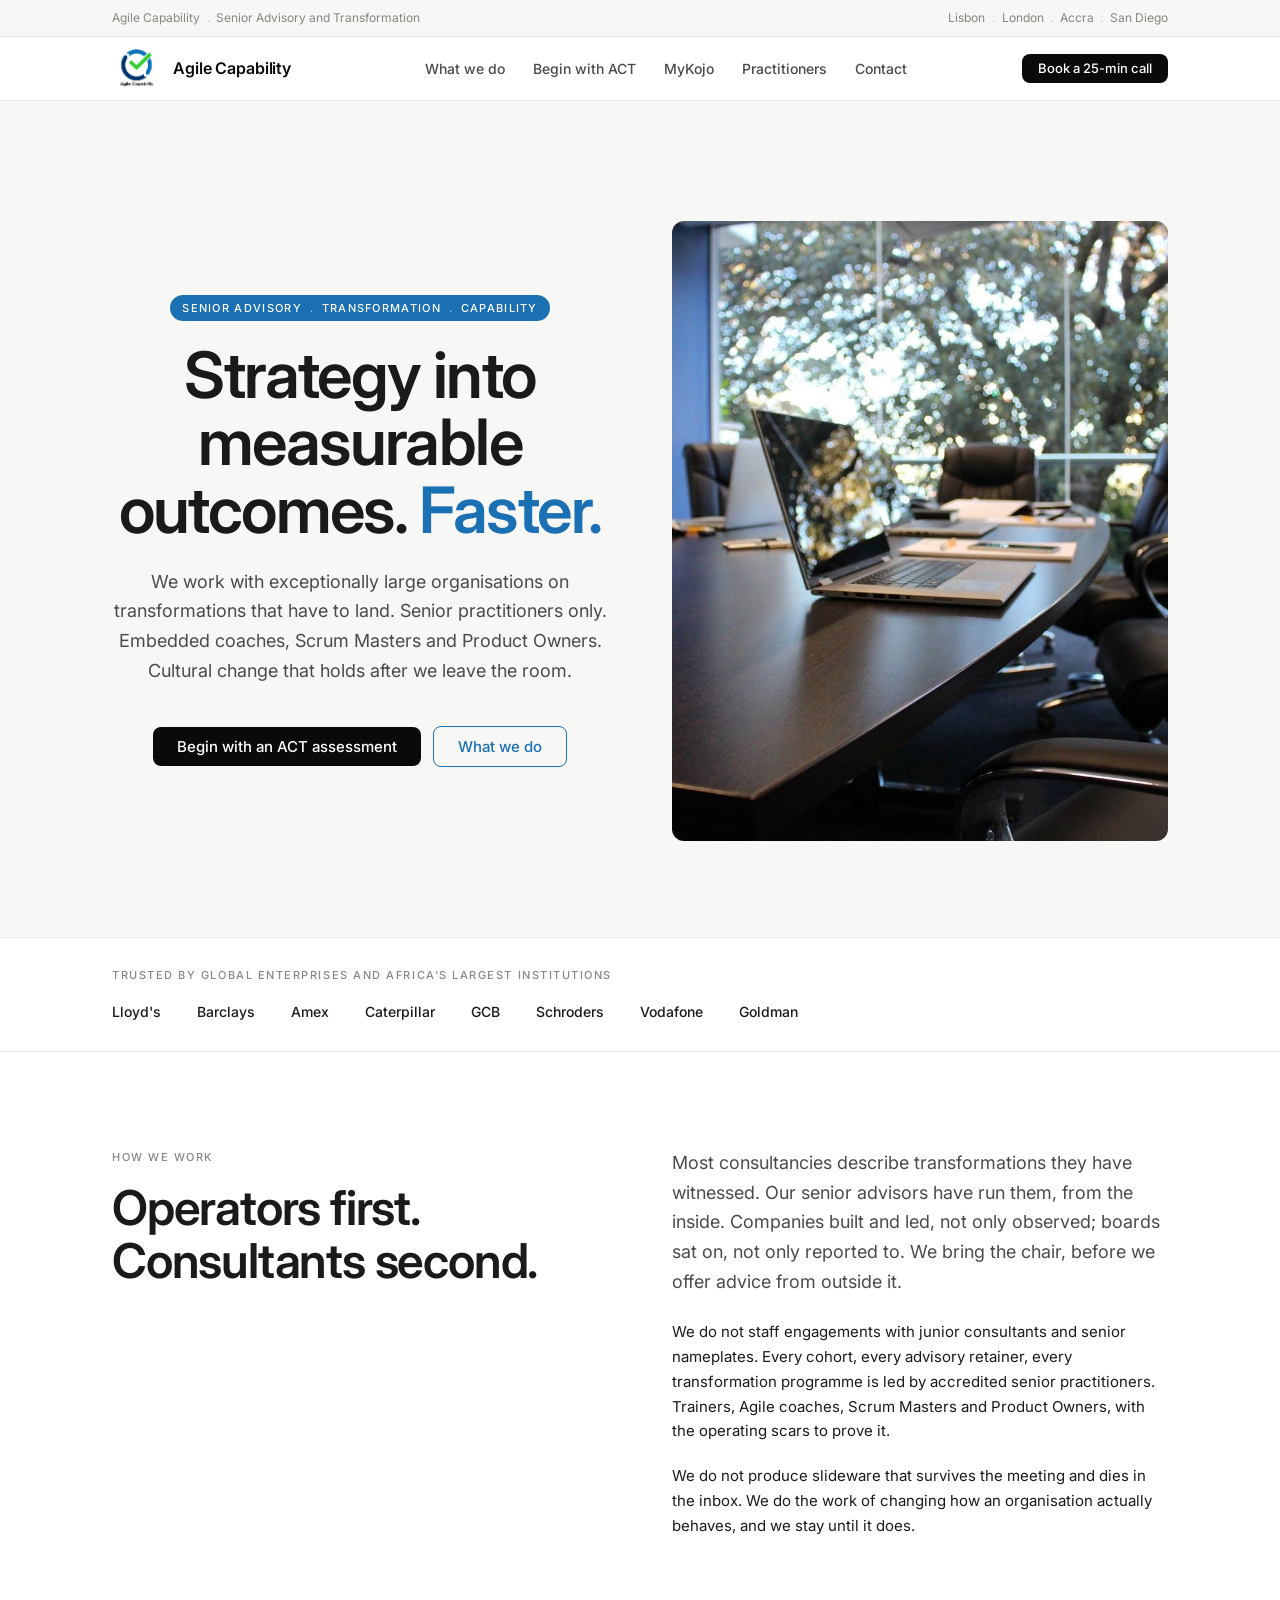
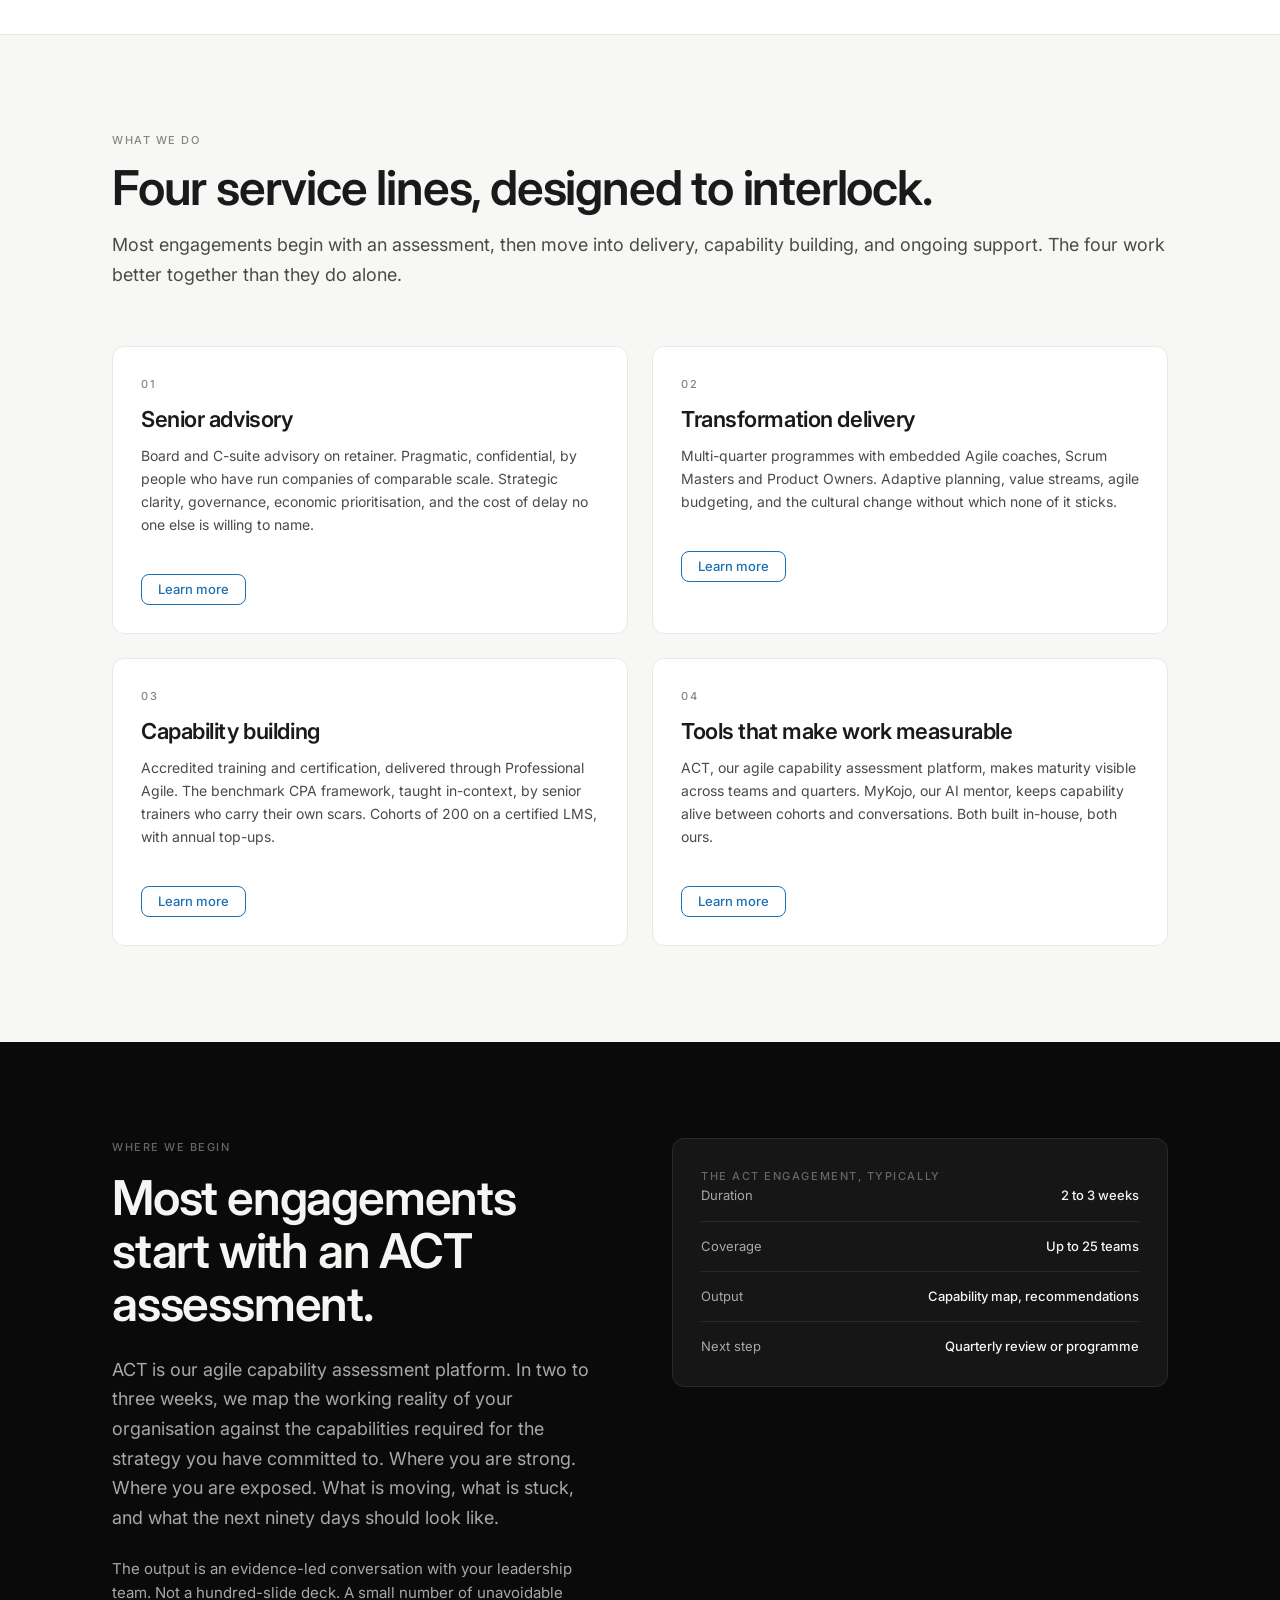
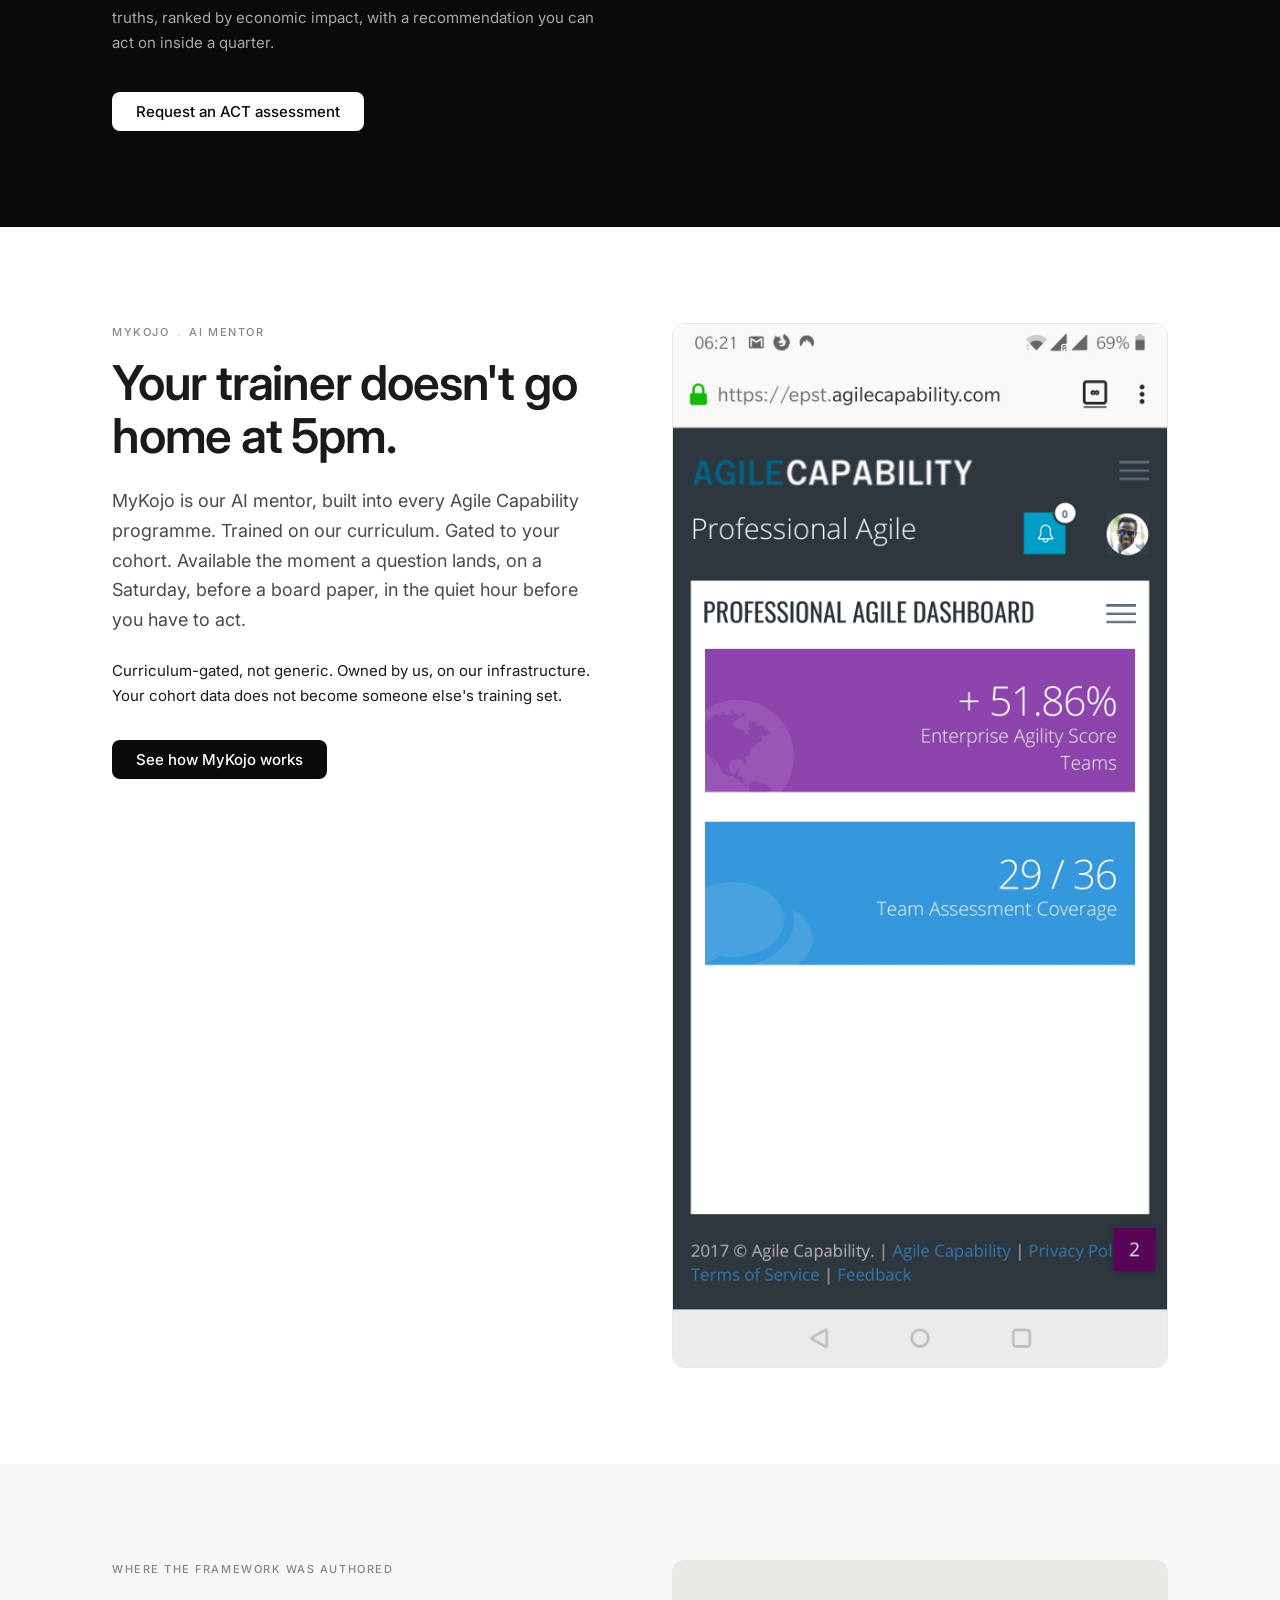
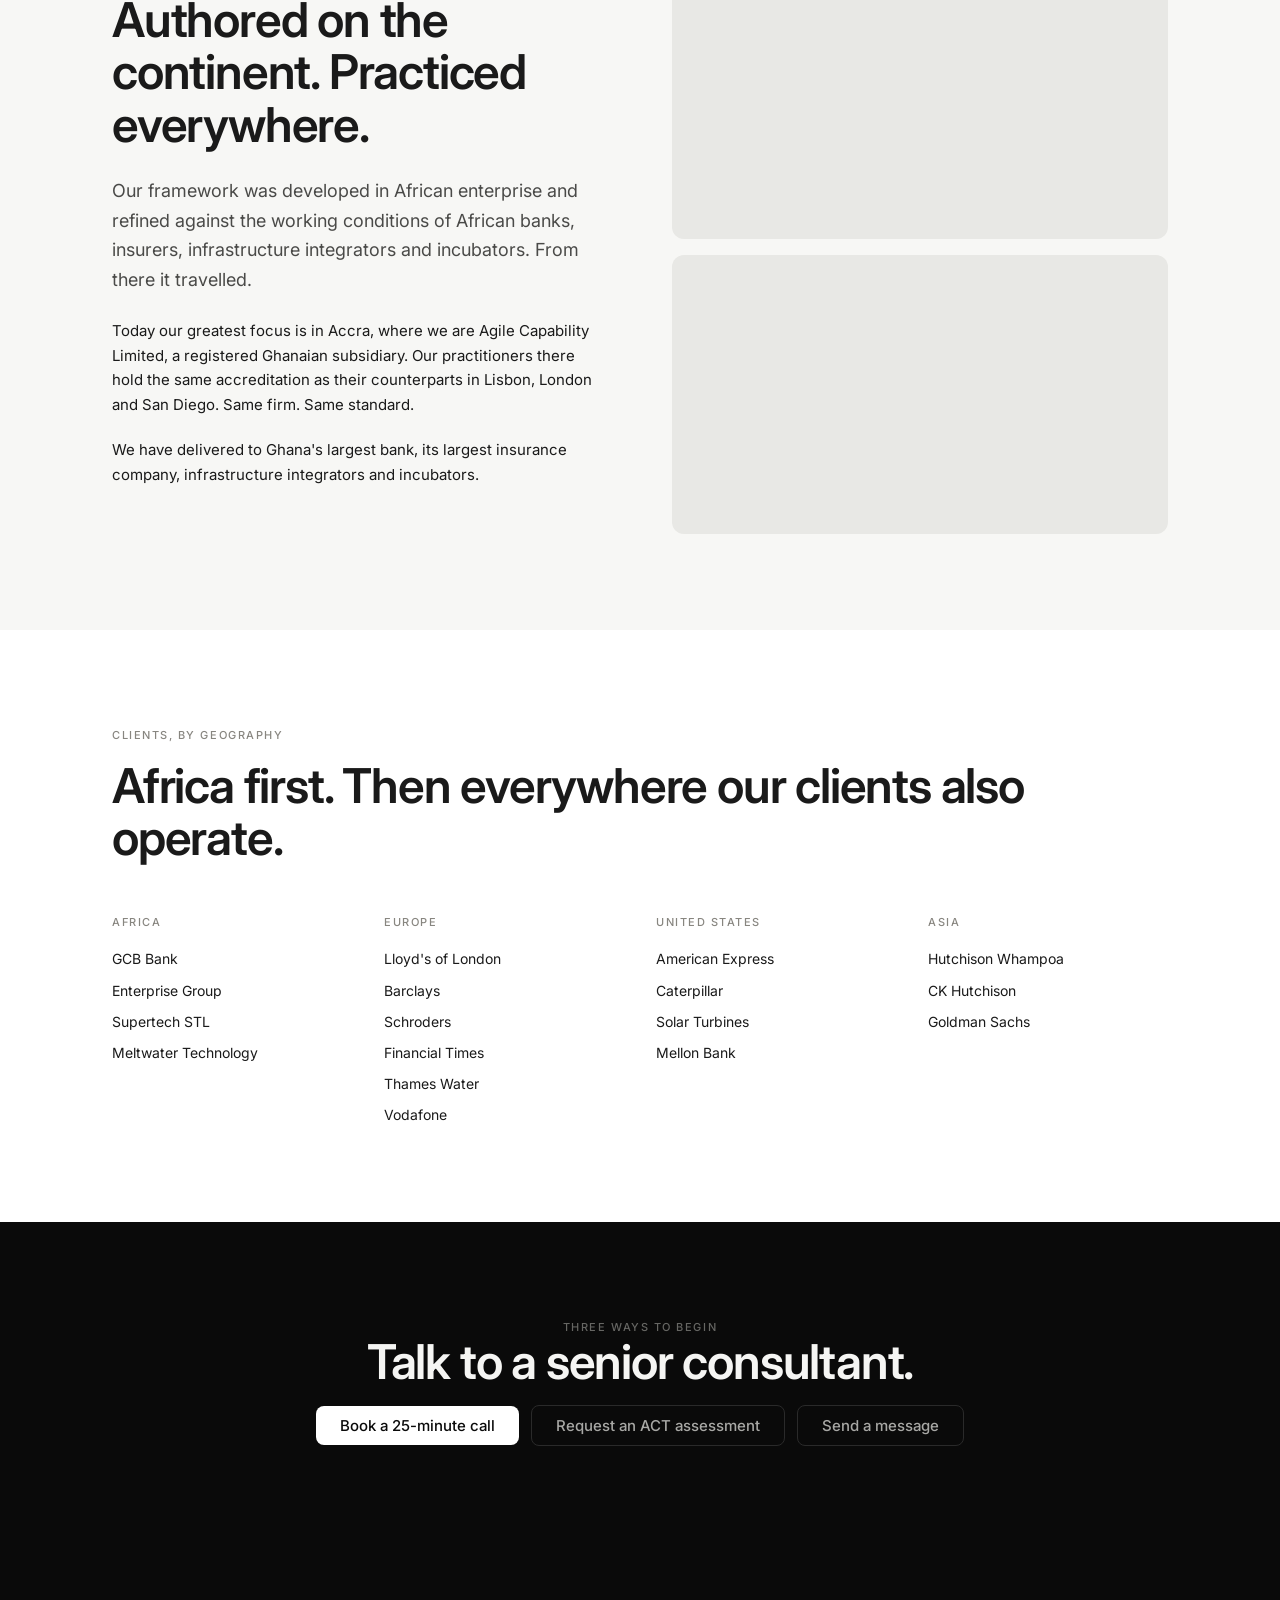
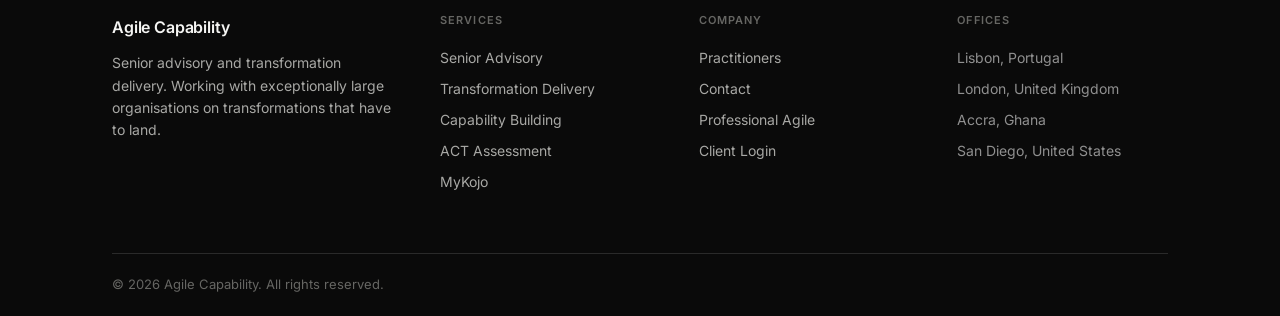
==== commit d1502409: "Service-line cards: 3-col to 2x2 grid on home page" ====
--- a/index.html
+++ b/index.html
@@ -110,7 +110,7 @@
       <h2 class="h2">Four service lines, designed to interlock.</h2>
       <p class="lead">Most engagements begin with an assessment, then move into delivery, capability building, and ongoing support. The four work better together than they do alone.</p>
     </div>
-    <div class="card-grid">
+    <div class="card-grid" style="grid-template-columns:repeat(2,1fr)">
       <div class="card">
         <div class="eyebrow mb-12">01</div>
         <h3 class="h3 mb-12">Senior advisory</h3>
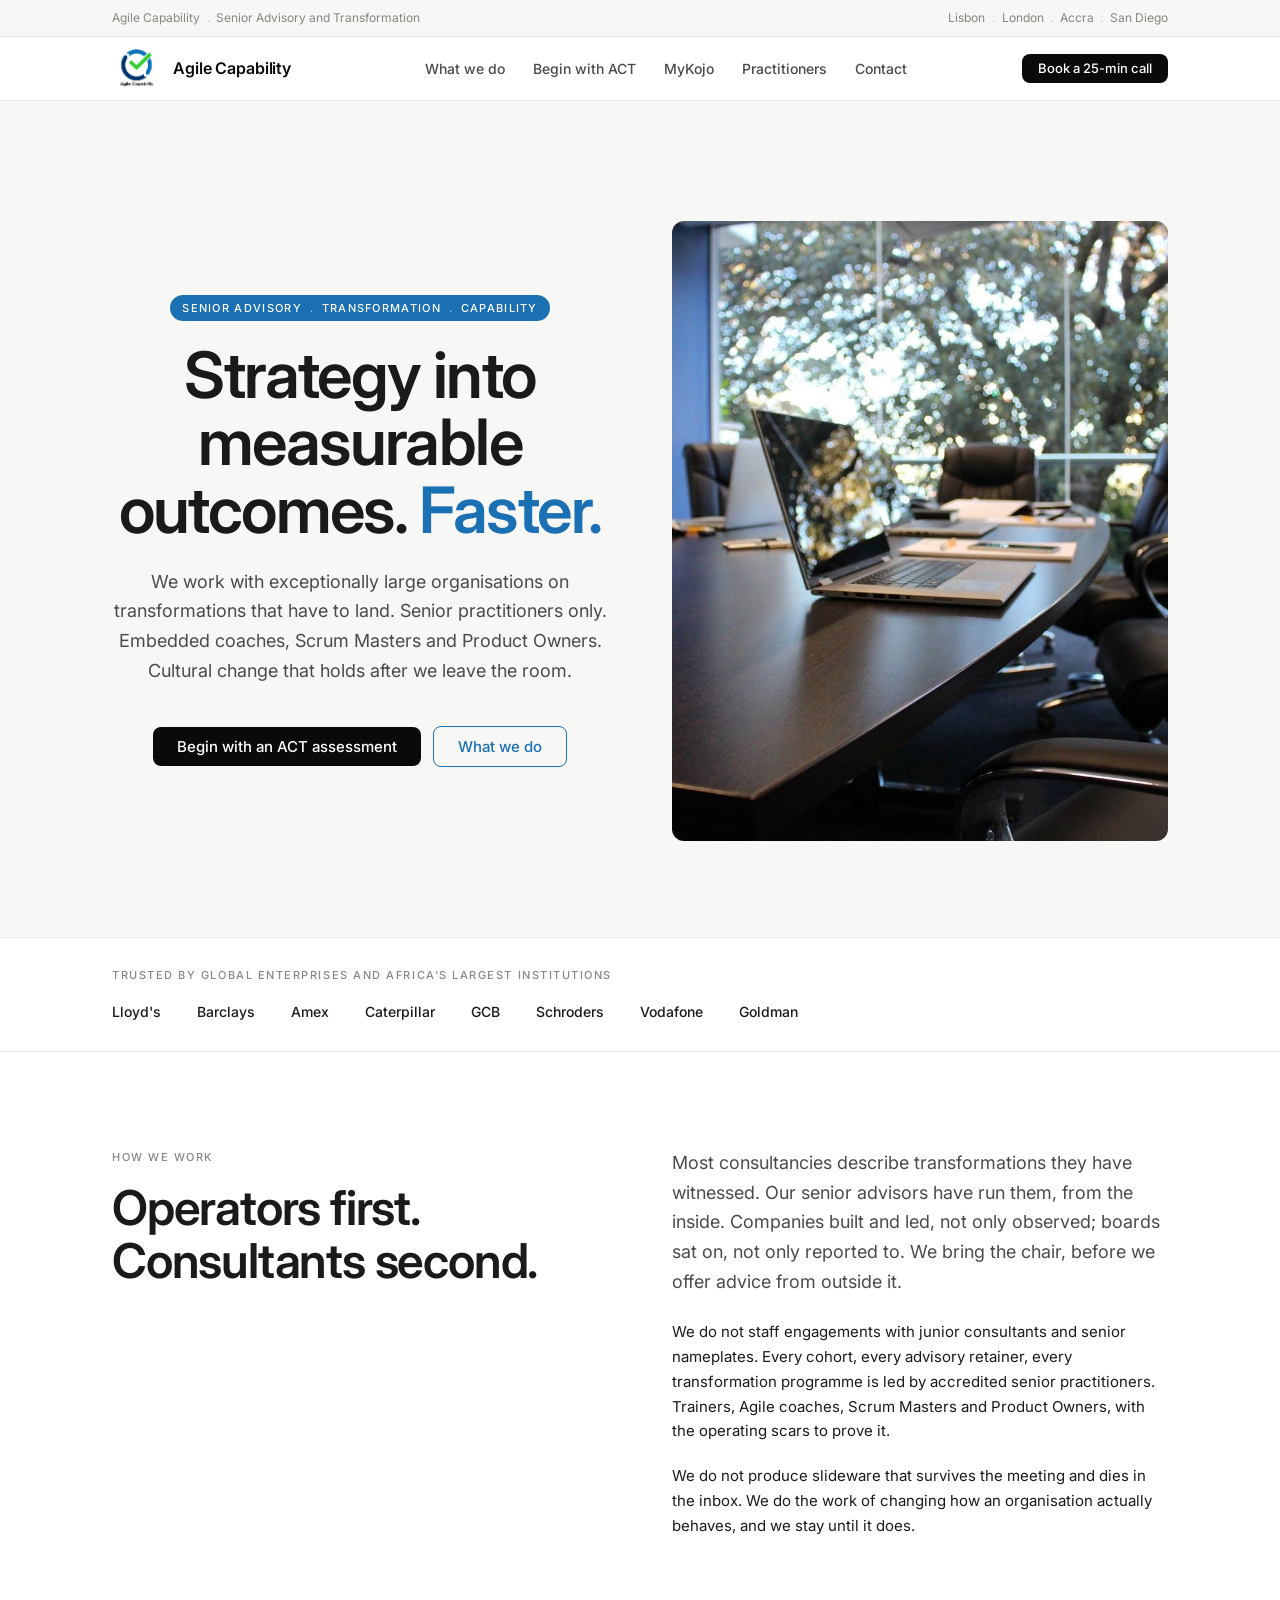
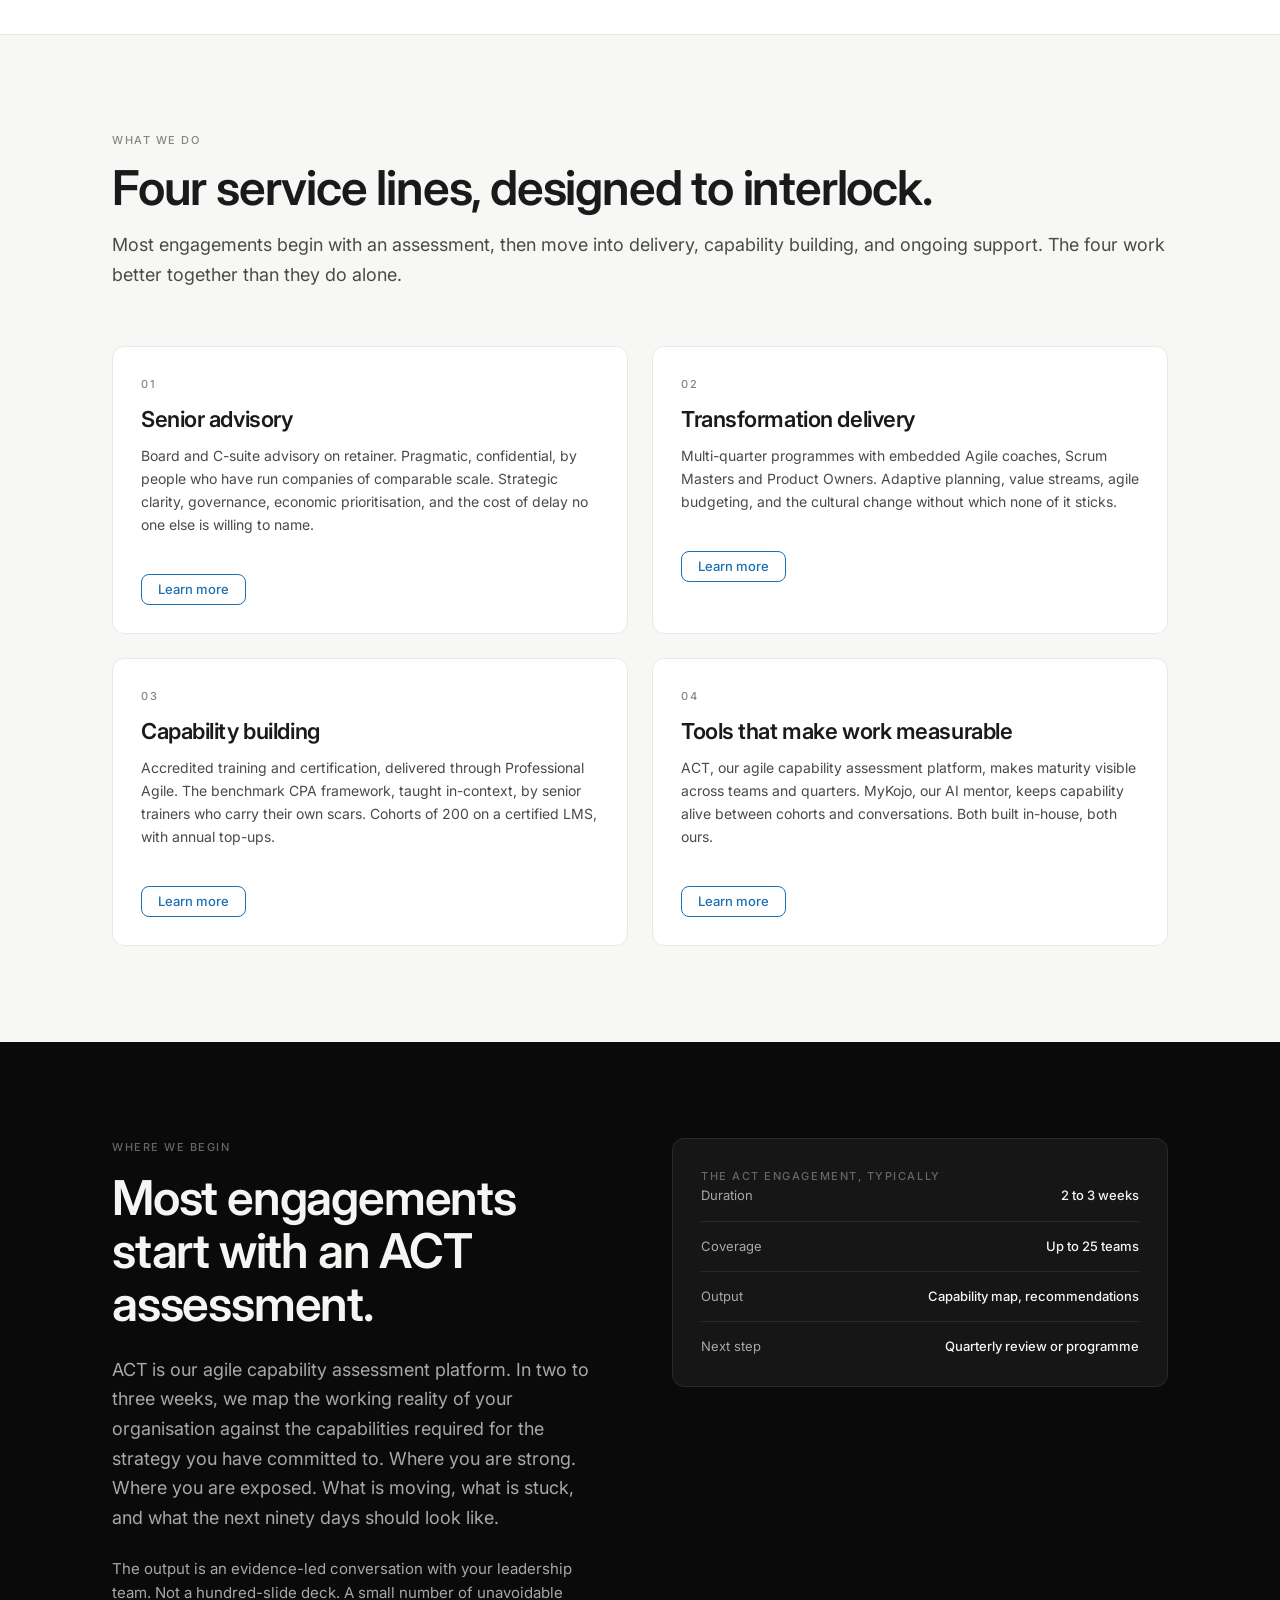
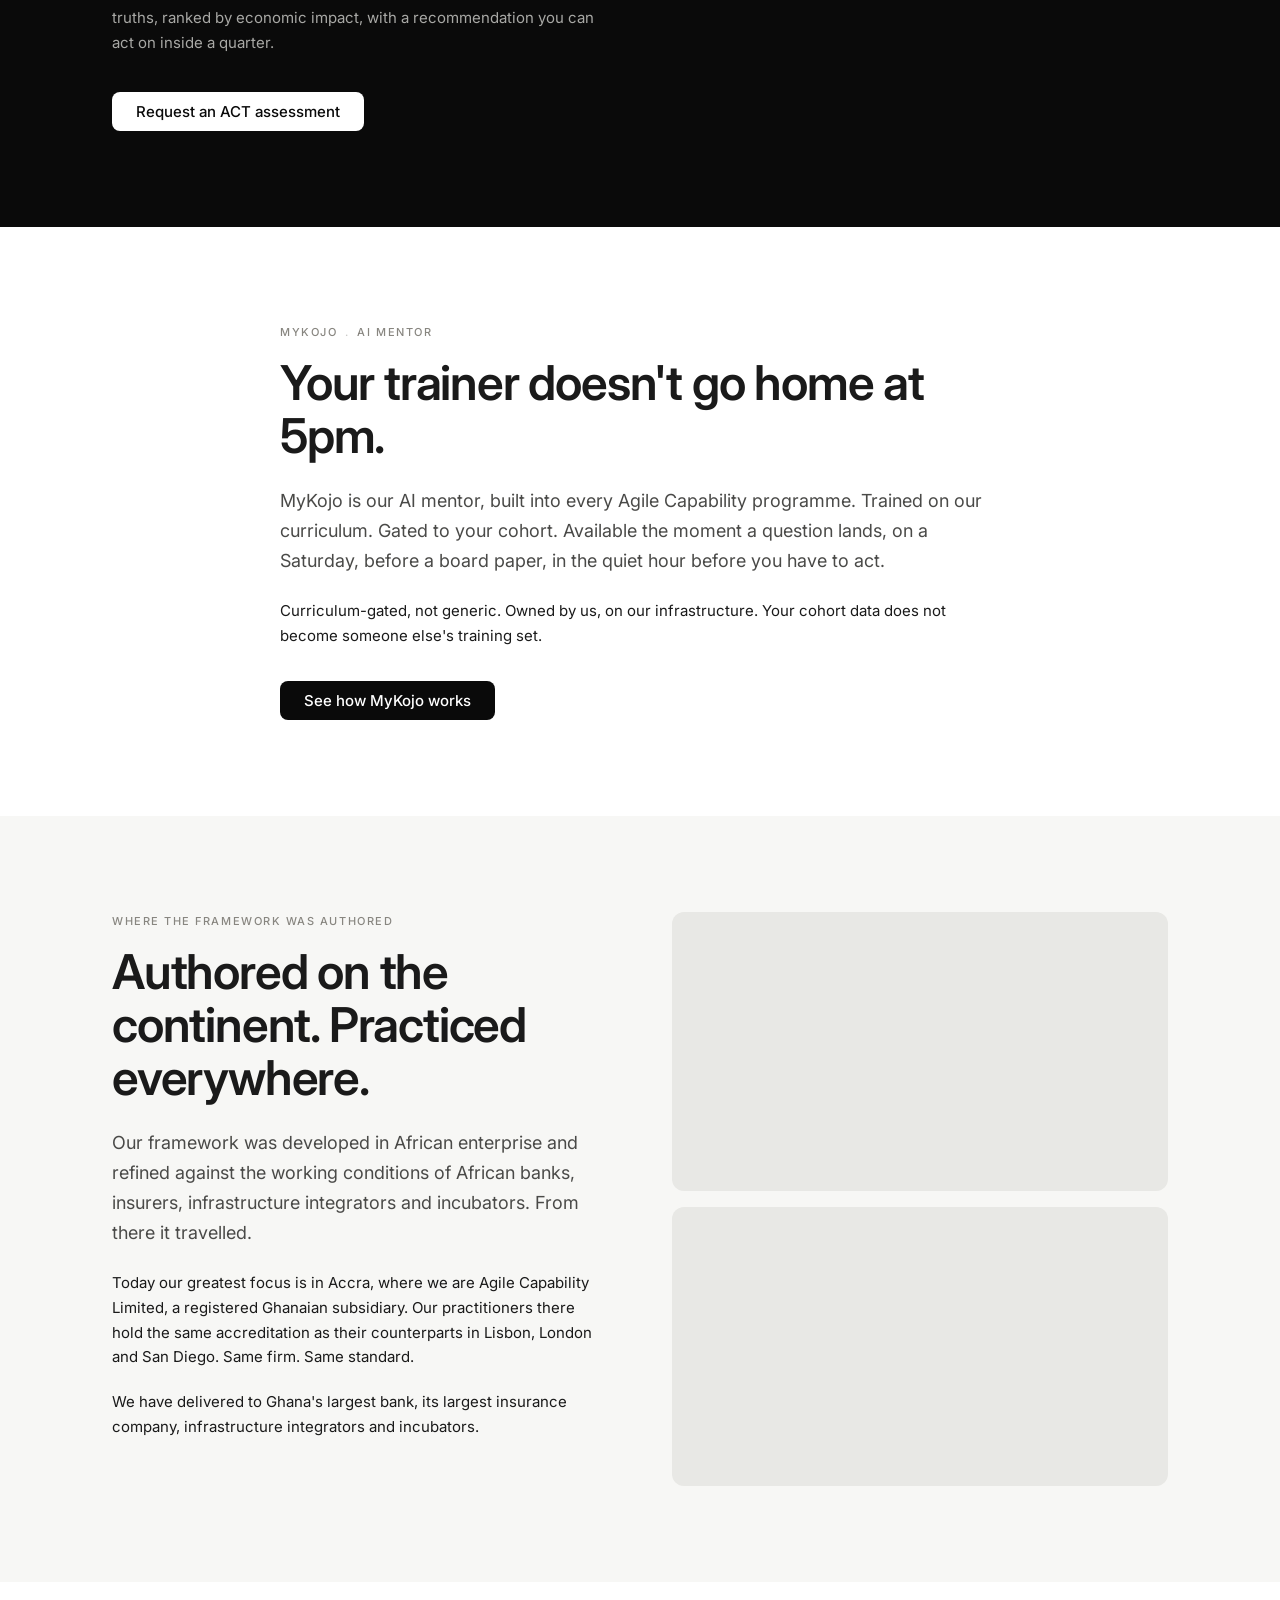
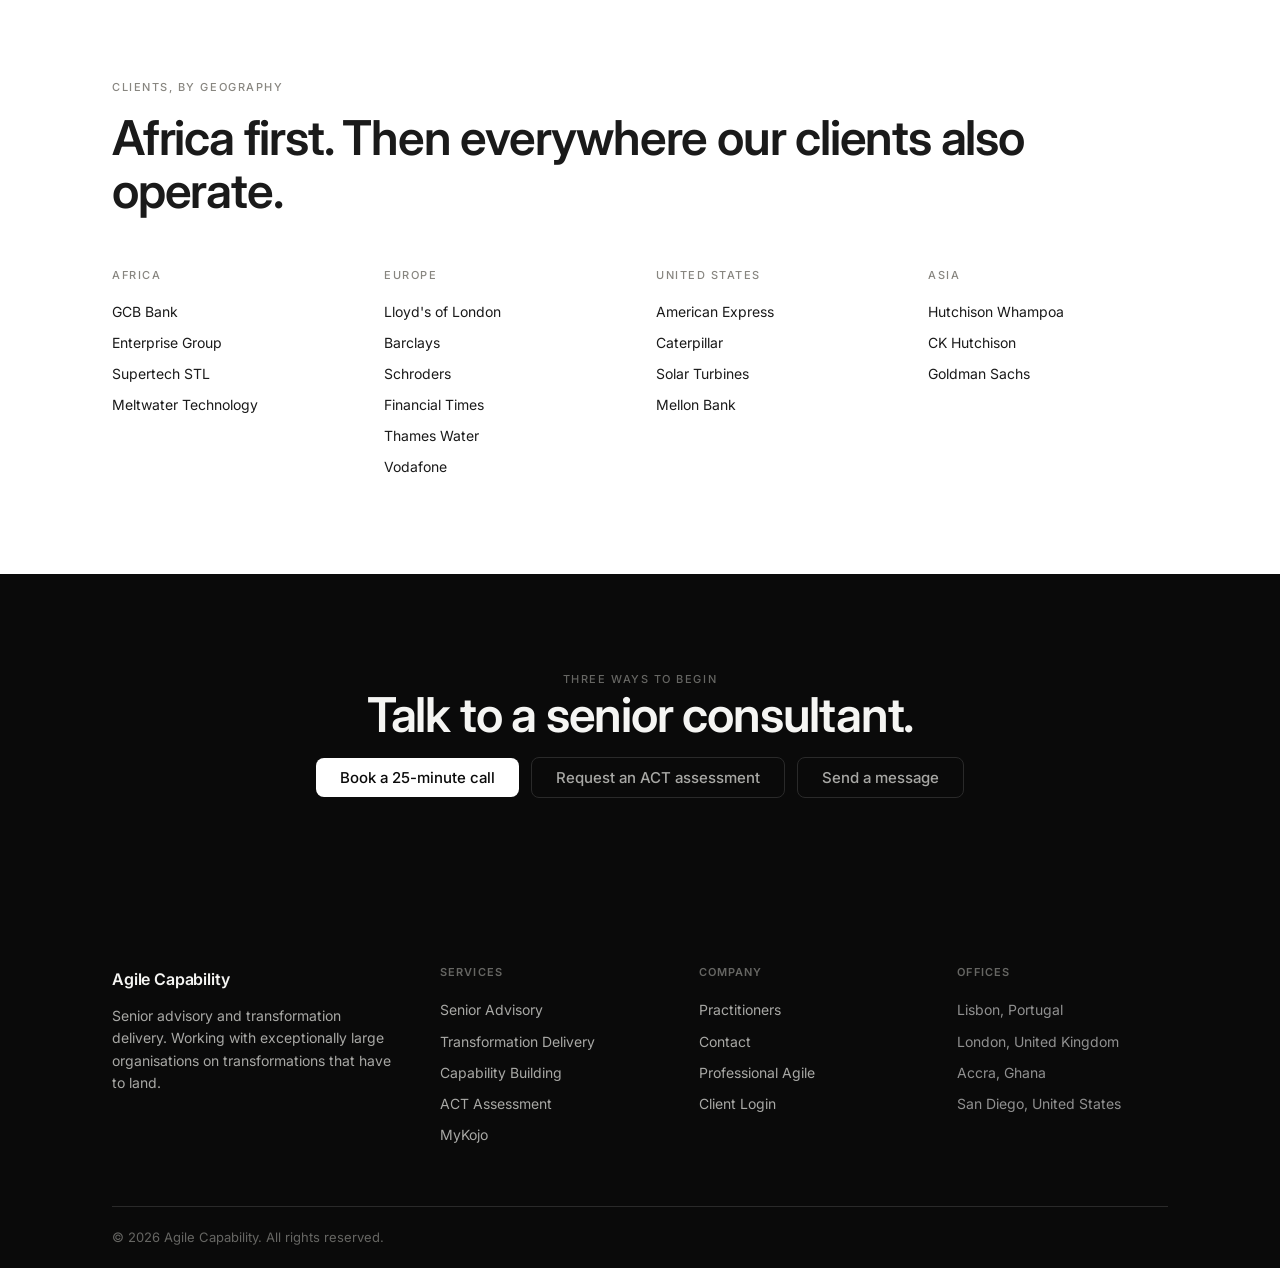
==== commit fd24def0: "Remove wrong dashboard image from MyKojo section, single-column text block" ====
--- a/index.html
+++ b/index.html
@@ -180,17 +180,12 @@
 <!-- MYKOJO PREVIEW -->
 <section class="section" id="mykojo">
   <div class="container">
-    <div class="split" style="align-items:start">
-      <div>
-        <div class="eyebrow mb-16">MyKojo <span style="opacity:.45;margin:0 .3em">.</span> AI mentor</div>
-        <h2 class="h2 mb-24">Your trainer doesn't go home at 5pm.</h2>
-        <p class="lead mb-24">MyKojo is our AI mentor, built into every Agile Capability programme. Trained on our curriculum. Gated to your cohort. Available the moment a question lands, on a Saturday, before a board paper, in the quiet hour before you have to act.</p>
-        <p style="color:var(--ink-2);margin-bottom:32px">Curriculum-gated, not generic. Owned by us, on our infrastructure. Your cohort data does not become someone else's training set.</p>
-        <a href="services/mykojo.html" class="btn btn-dark">See how MyKojo works</a>
-      </div>
-      <div>
-        <img src="assets/images/dashboard-screenshot.jpg" alt="Professional Agile Dashboard - Enterprise Agility Score" style="width:100%;border-radius:var(--r-card);border:1px solid var(--border)">
-      </div>
+    <div style="max-width:720px;margin:0 auto">
+      <div class="eyebrow mb-16">MyKojo <span style="opacity:.45;margin:0 .3em">.</span> AI mentor</div>
+      <h2 class="h2 mb-24">Your trainer doesn't go home at 5pm.</h2>
+      <p class="lead mb-24">MyKojo is our AI mentor, built into every Agile Capability programme. Trained on our curriculum. Gated to your cohort. Available the moment a question lands, on a Saturday, before a board paper, in the quiet hour before you have to act.</p>
+      <p style="color:var(--ink-2);margin-bottom:32px">Curriculum-gated, not generic. Owned by us, on our infrastructure. Your cohort data does not become someone else's training set.</p>
+      <a href="services/mykojo.html" class="btn btn-dark">See how MyKojo works</a>
     </div>
   </div>
 </section>
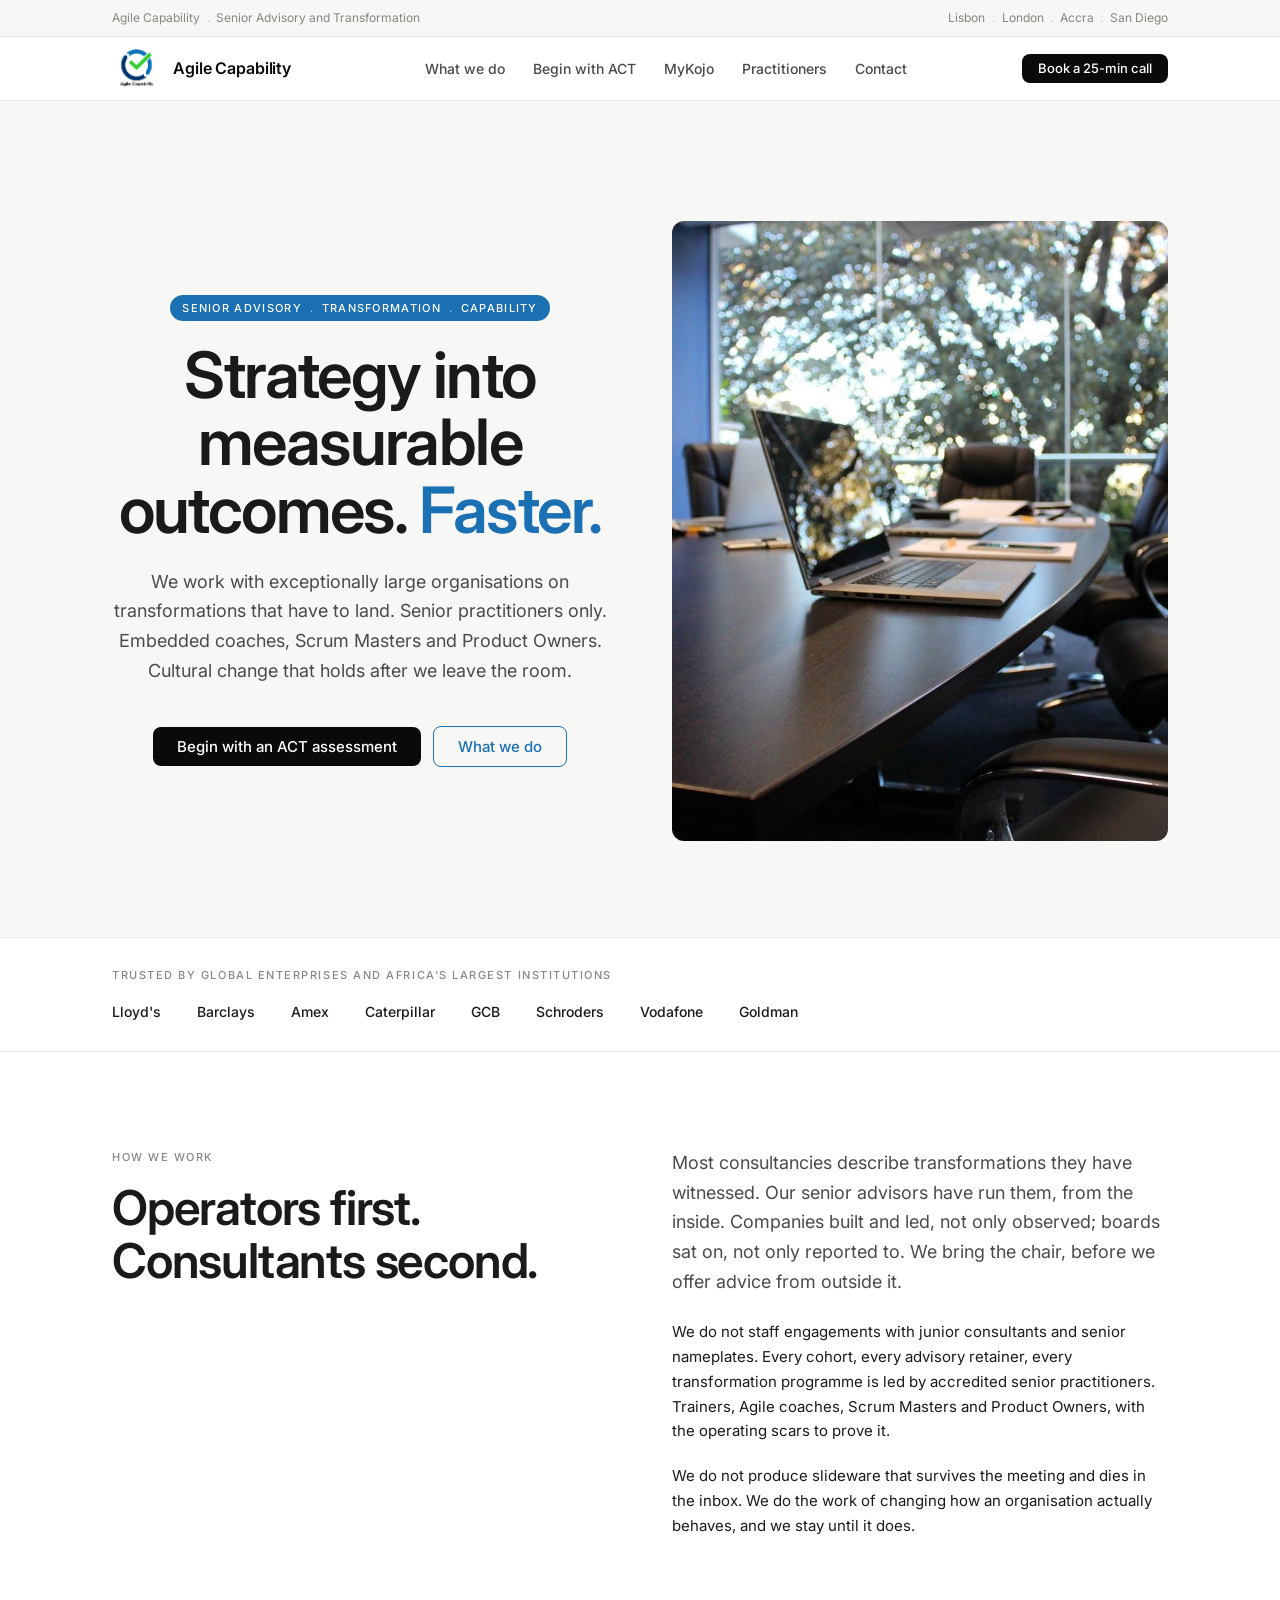
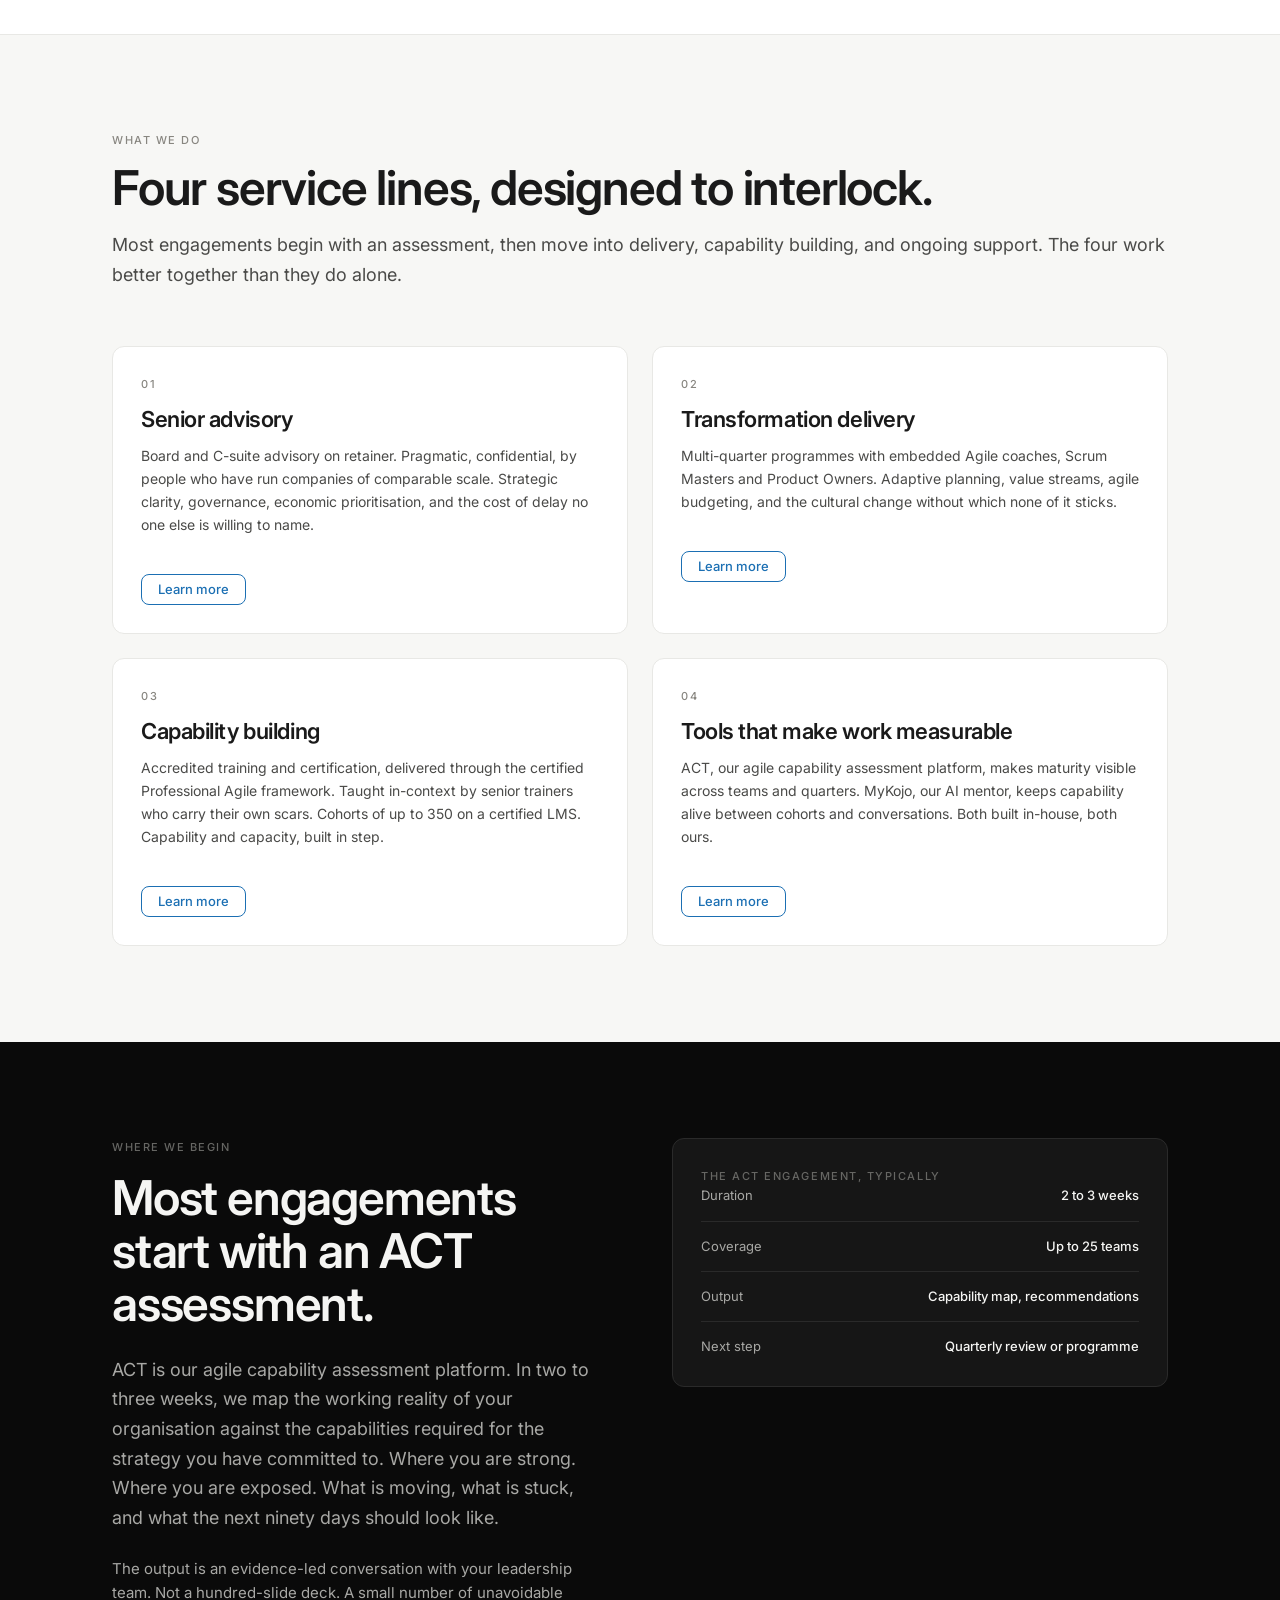
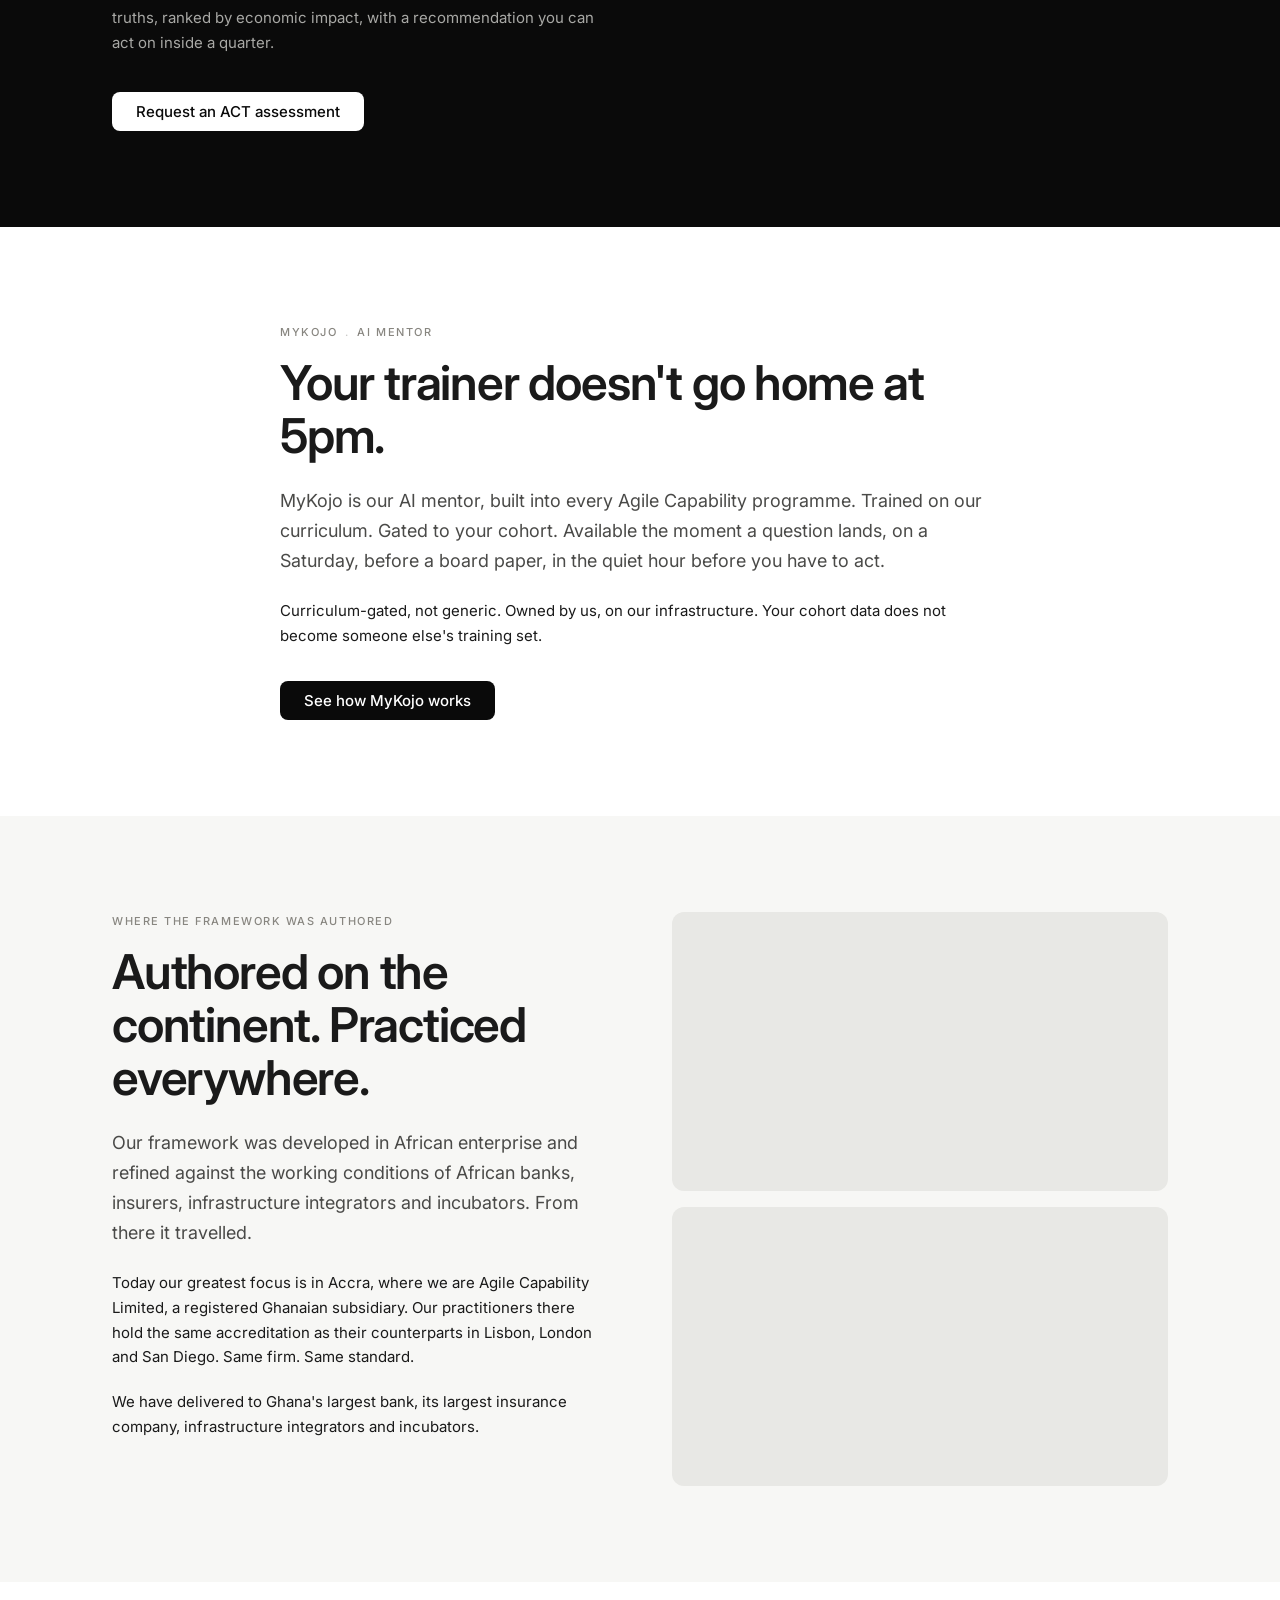
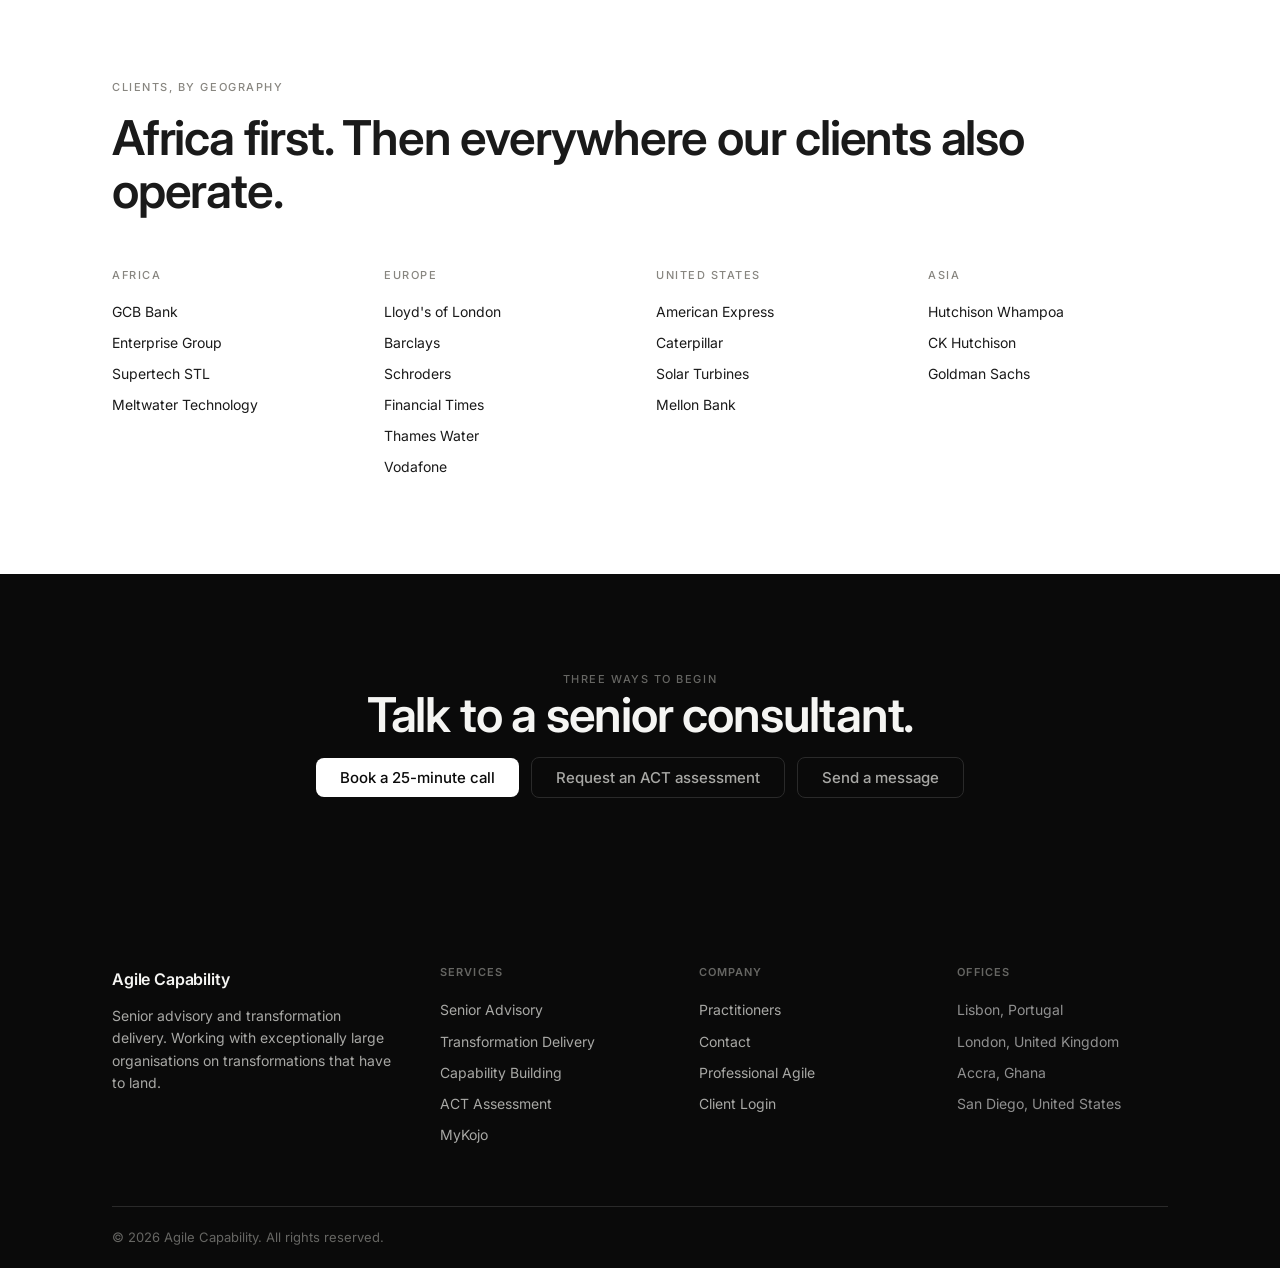
==== commit c2e16664: "Update cohort size 200 to 350 site-wide, refresh capability building copy" ====
--- a/index.html
+++ b/index.html
@@ -126,7 +126,7 @@
       <div class="card">
         <div class="eyebrow mb-12">03</div>
         <h3 class="h3 mb-12">Capability building</h3>
-        <p>Accredited training and certification, delivered through Professional Agile. The benchmark CPA framework, taught in-context, by senior trainers who carry their own scars. Cohorts of 200 on a certified LMS, with annual top-ups.</p>
+        <p>Accredited training and certification, delivered through the certified Professional Agile framework. Taught in-context by senior trainers who carry their own scars. Cohorts of up to 350 on a certified LMS. Capability and capacity, built in step.</p>
         <a href="services/capability-building.html" class="btn btn-ghost btn-sm mt-24">Learn more</a>
       </div>
       <div class="card">
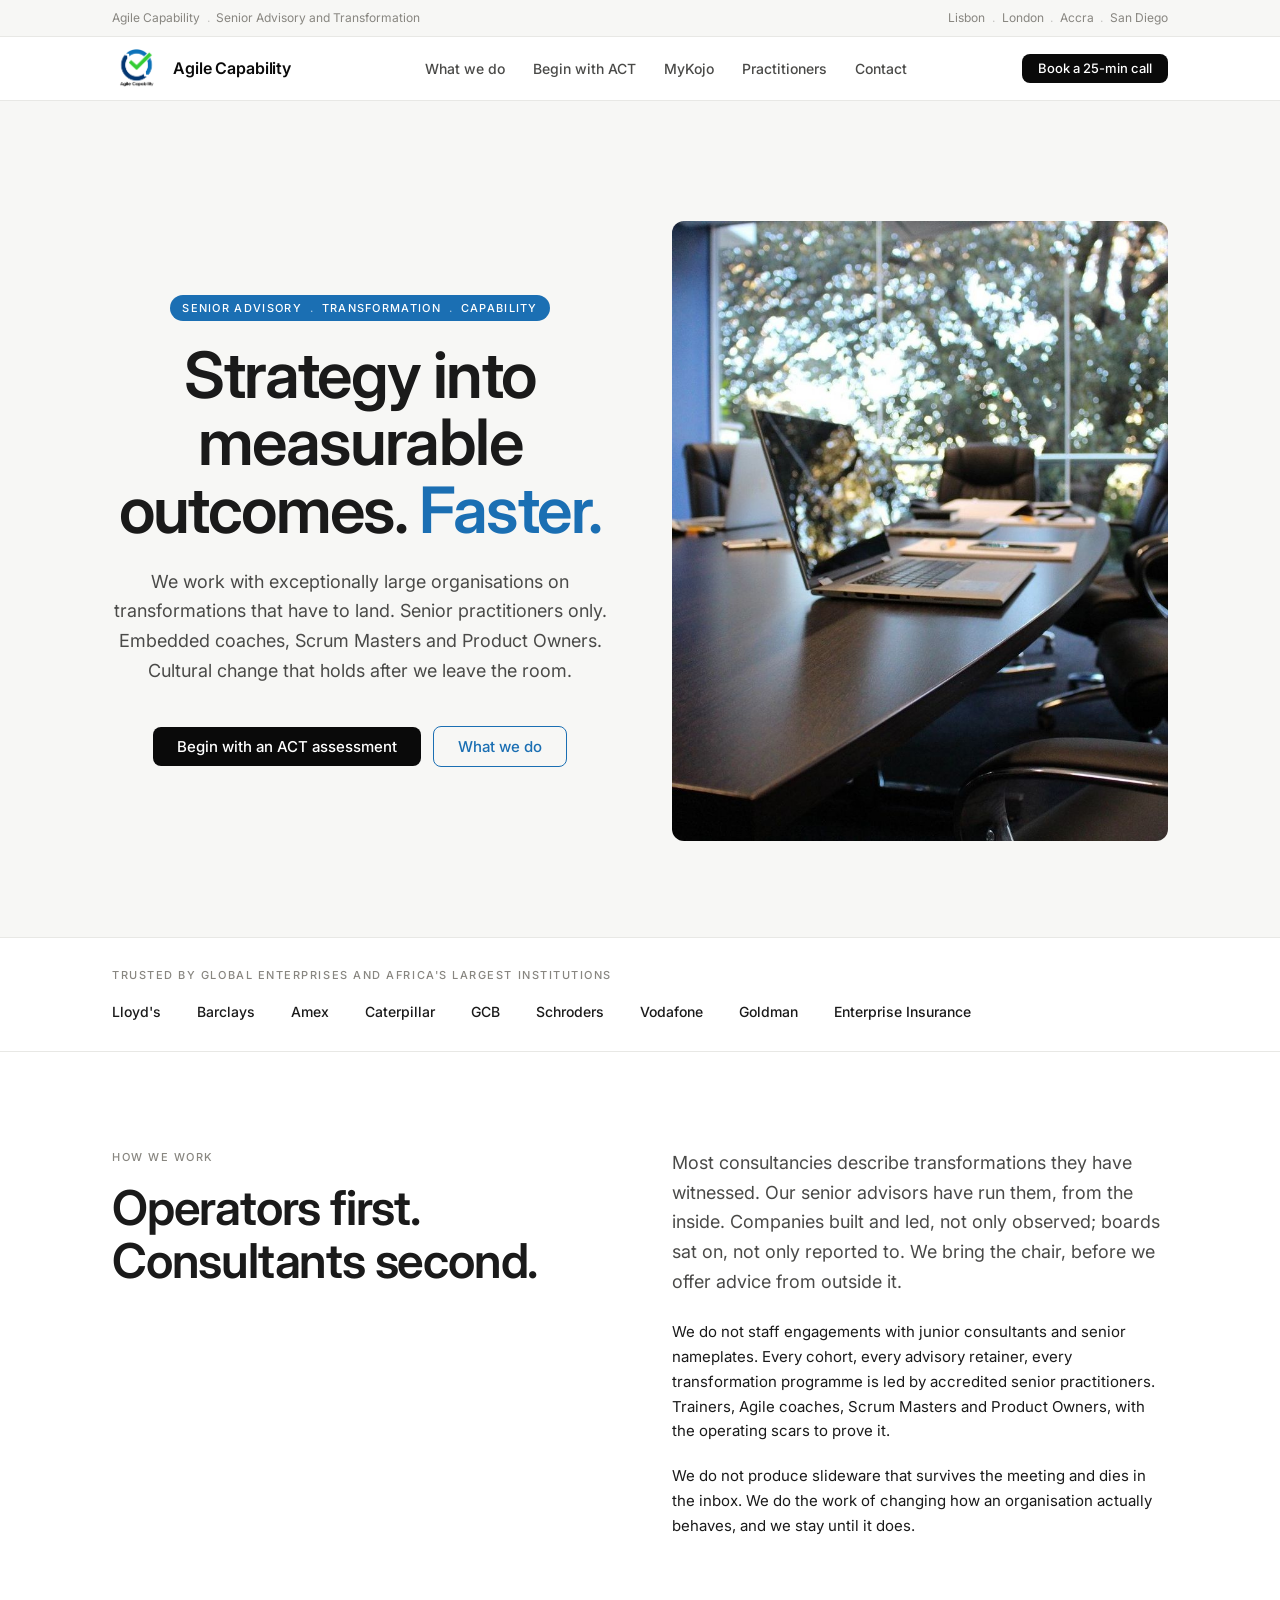
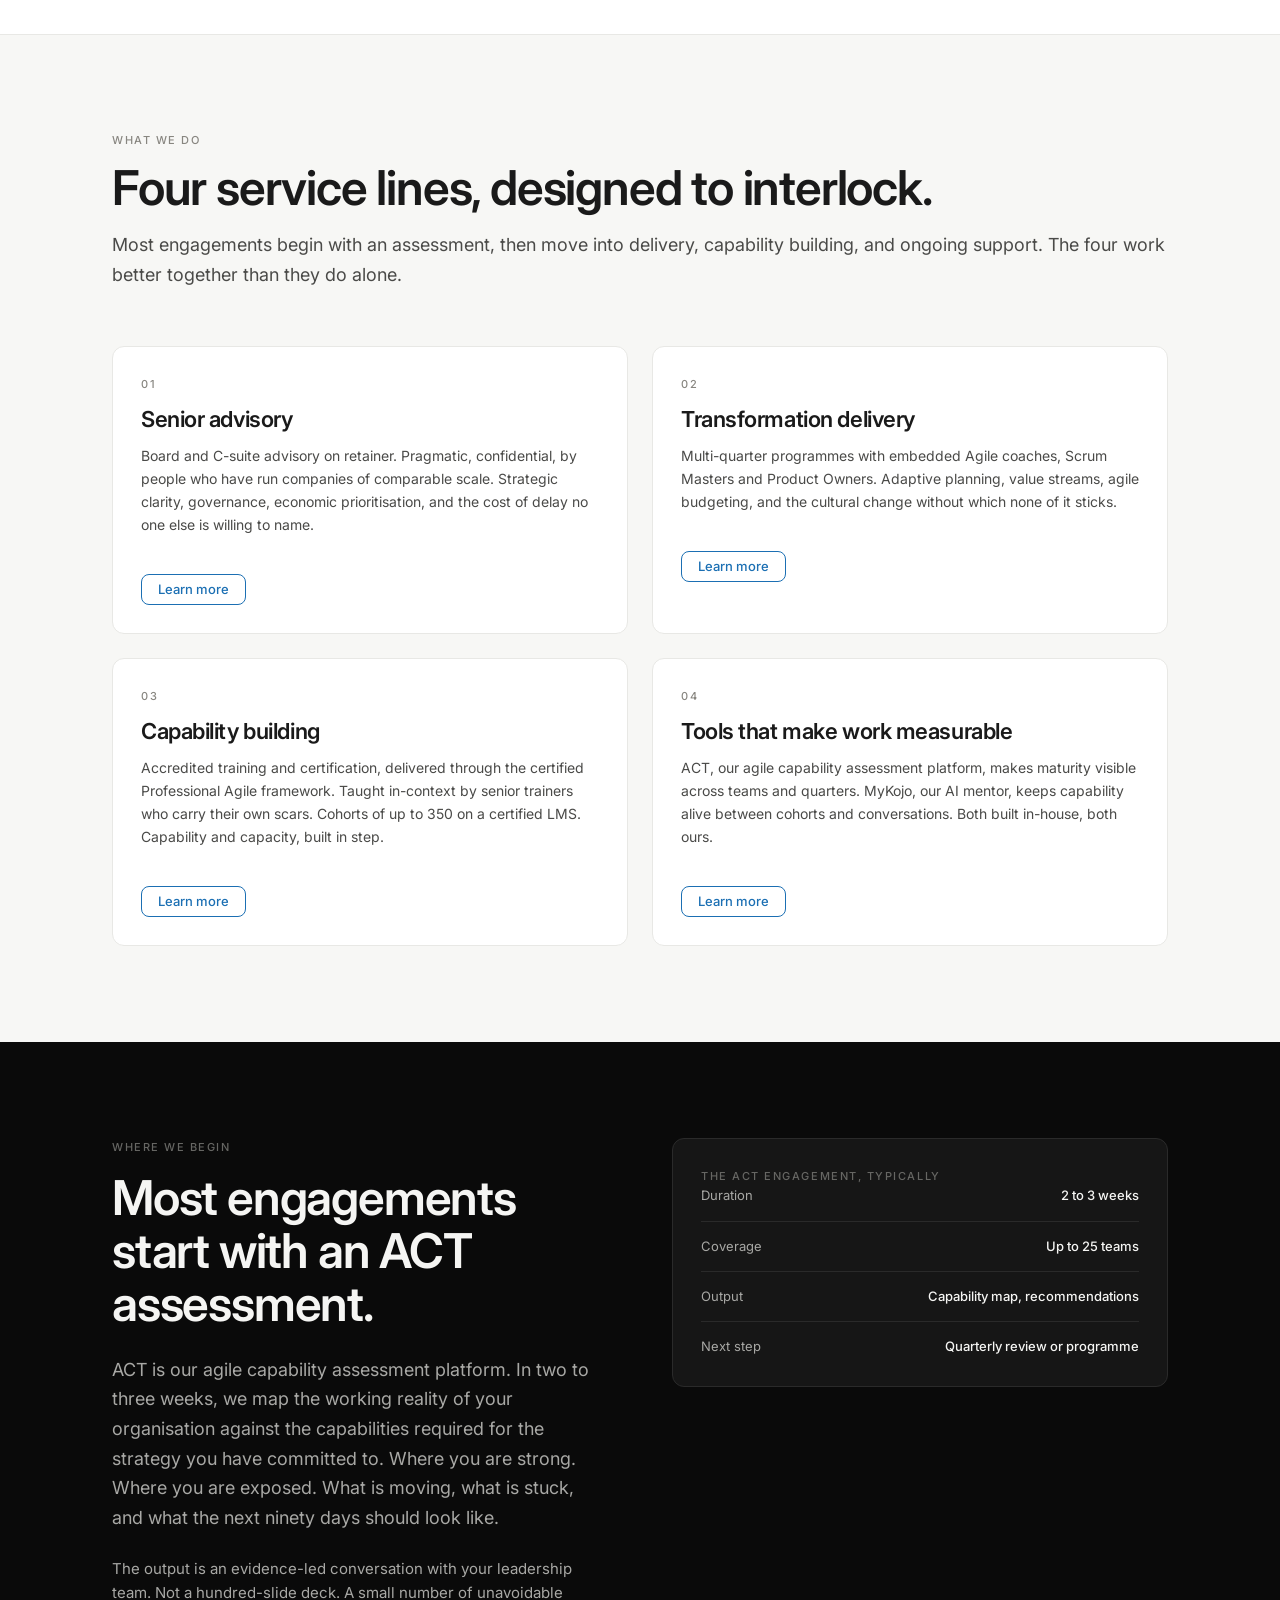
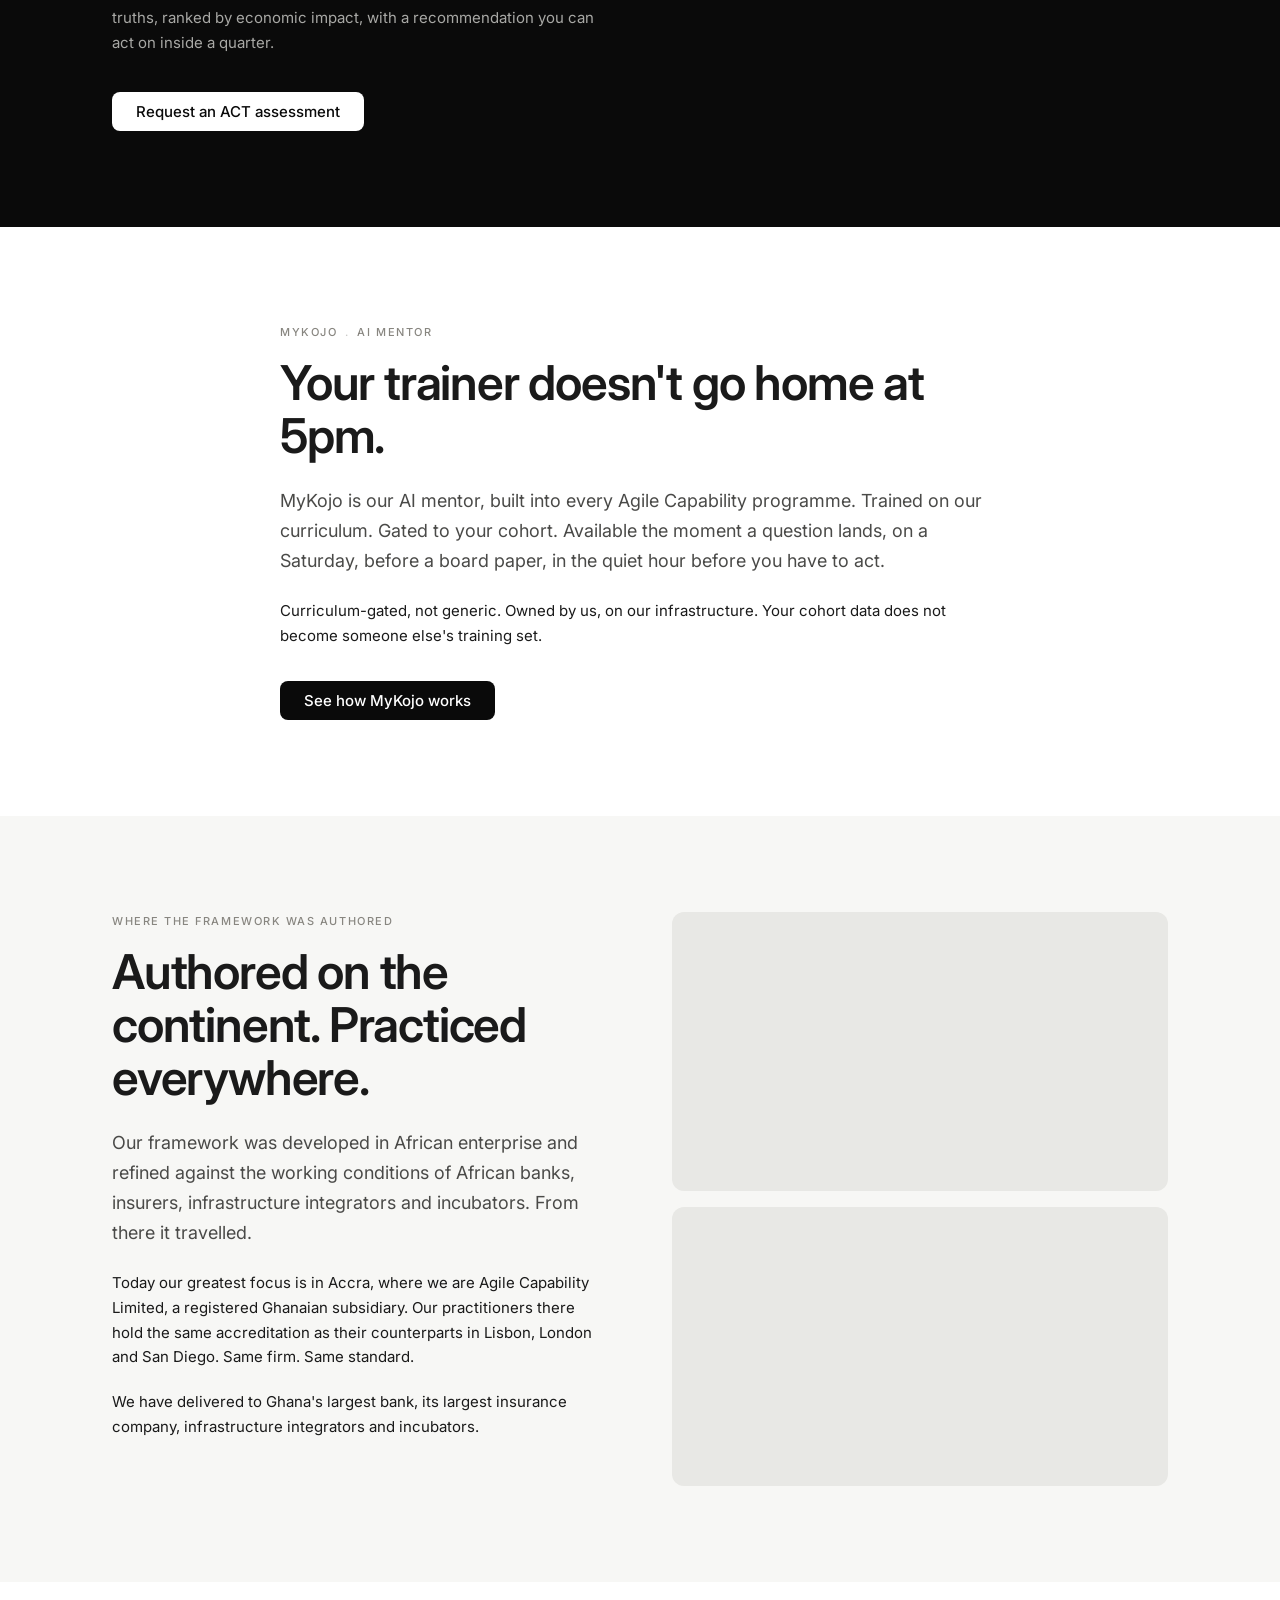
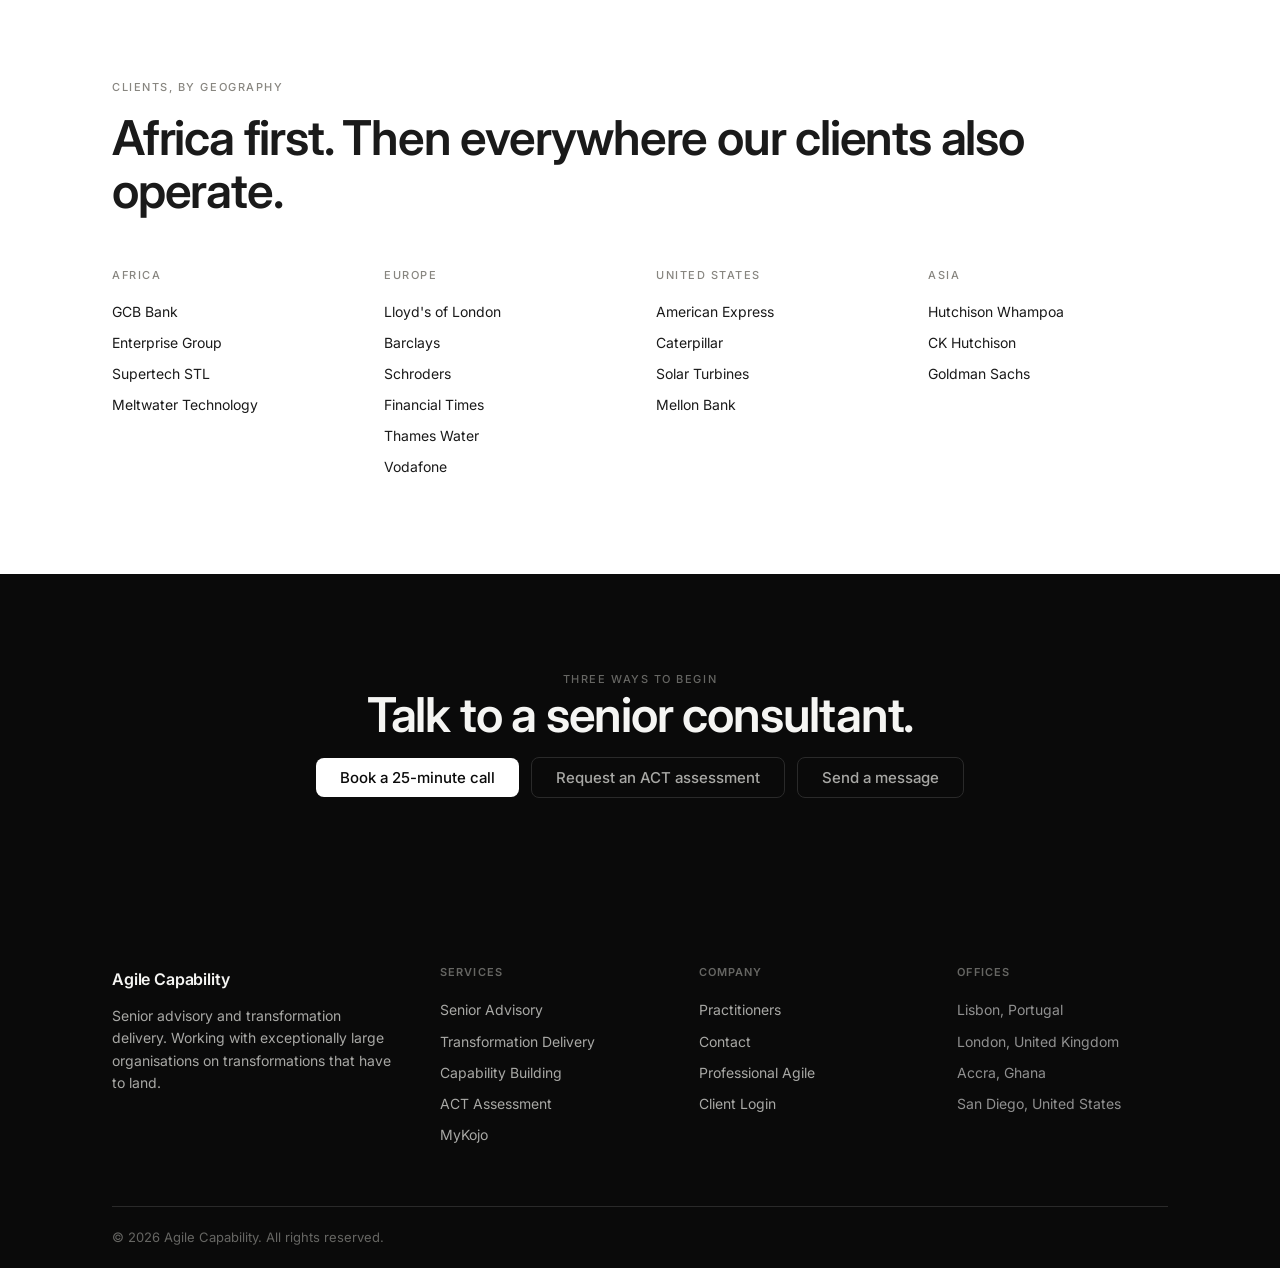
==== commit 4f2166fe: "Add Enterprise Insurance to client strip" ====
--- a/index.html
+++ b/index.html
@@ -78,6 +78,7 @@
       <span style="font-size:14px;font-weight:500;color:var(--ink-3)">Schroders</span>
       <span style="font-size:14px;font-weight:500;color:var(--ink-3)">Vodafone</span>
       <span style="font-size:14px;font-weight:500;color:var(--ink-3)">Goldman</span>
+      <span style="font-size:14px;font-weight:500;color:var(--ink-3)">Enterprise Insurance</span>
     </div>
   </div>
 </div>
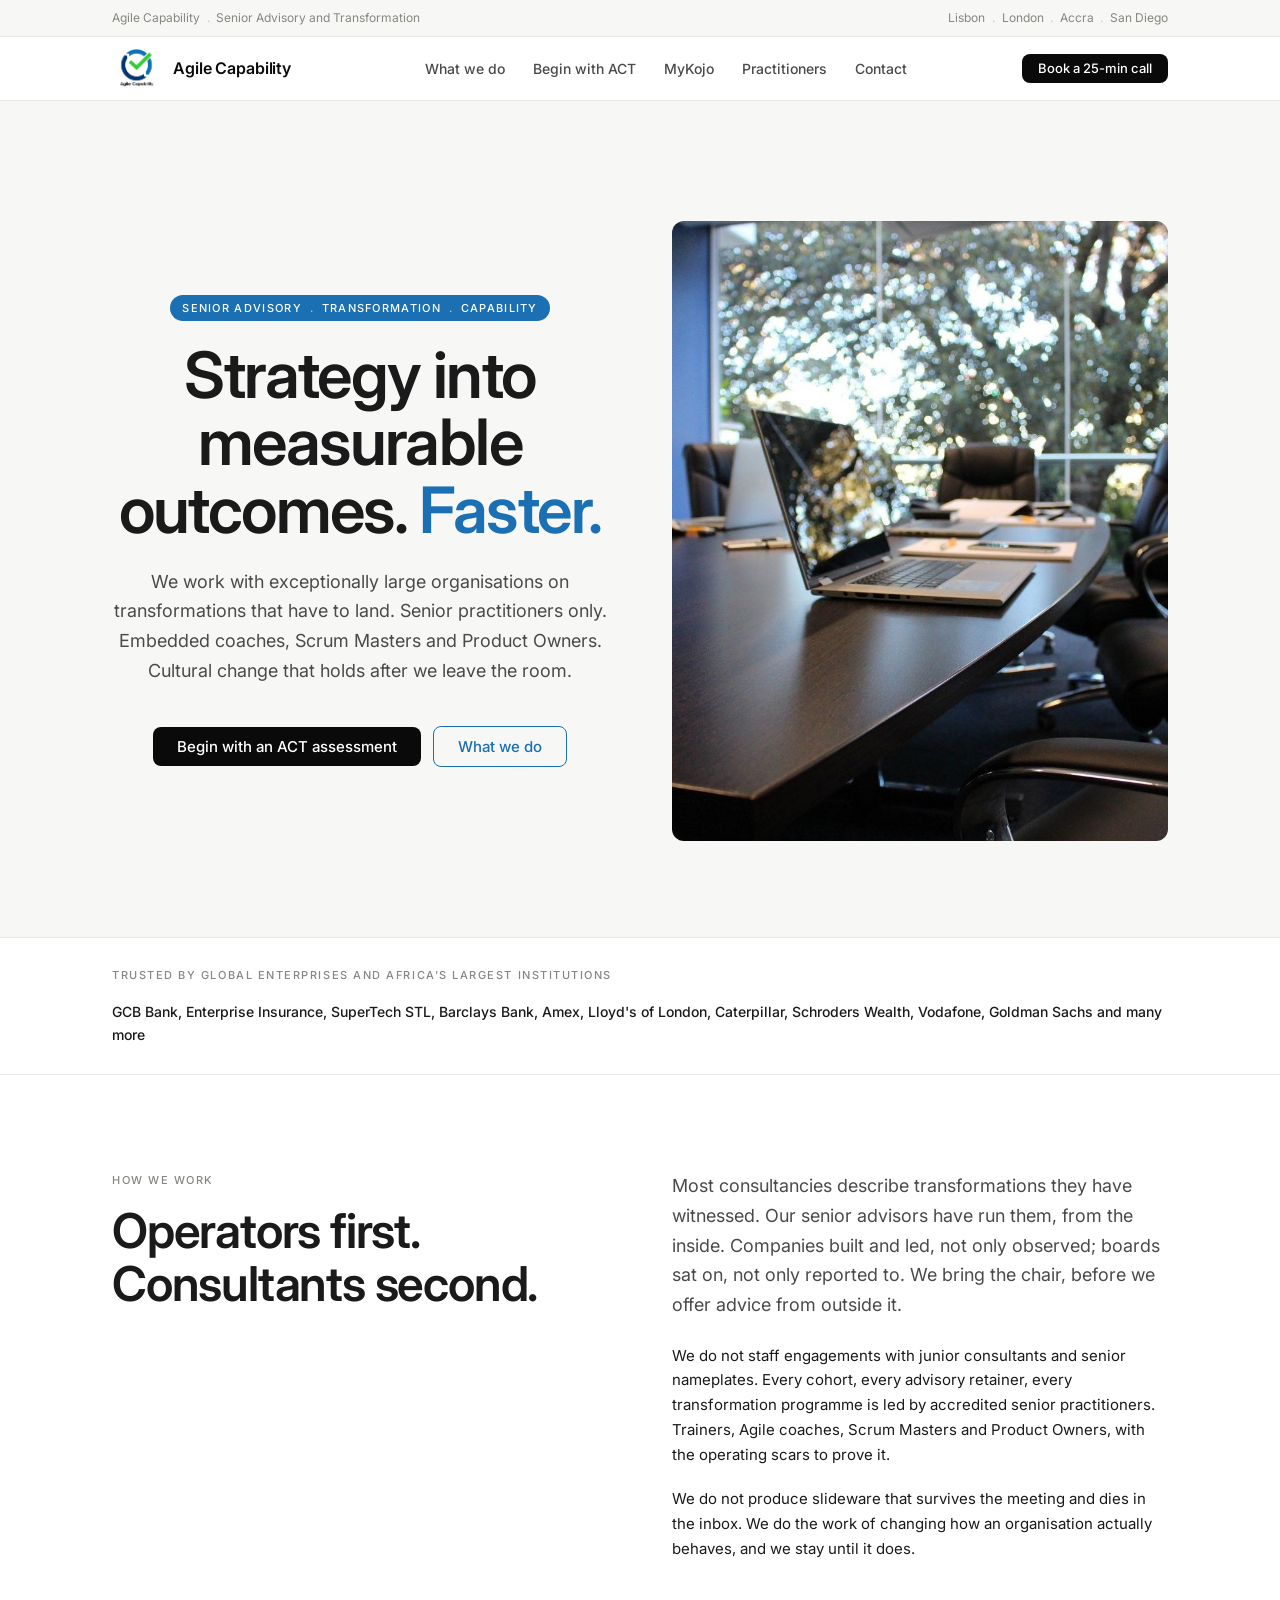
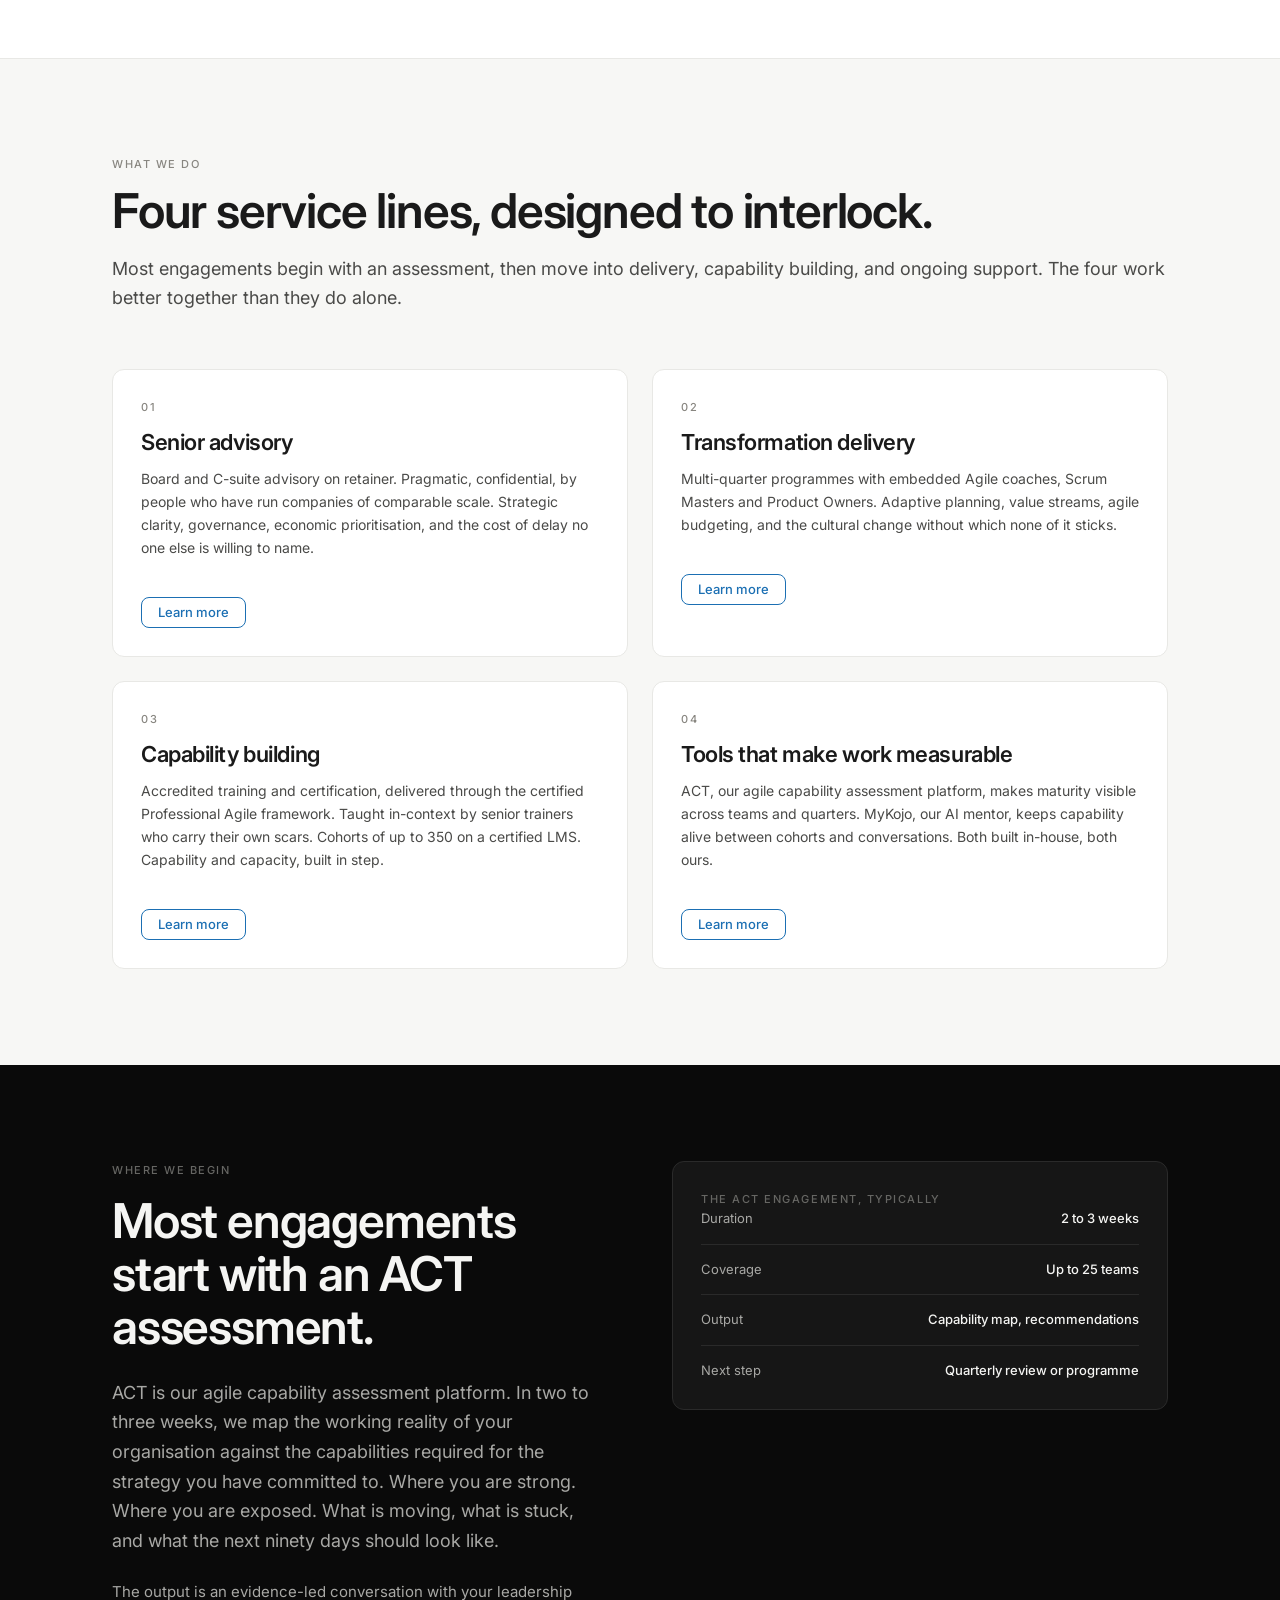
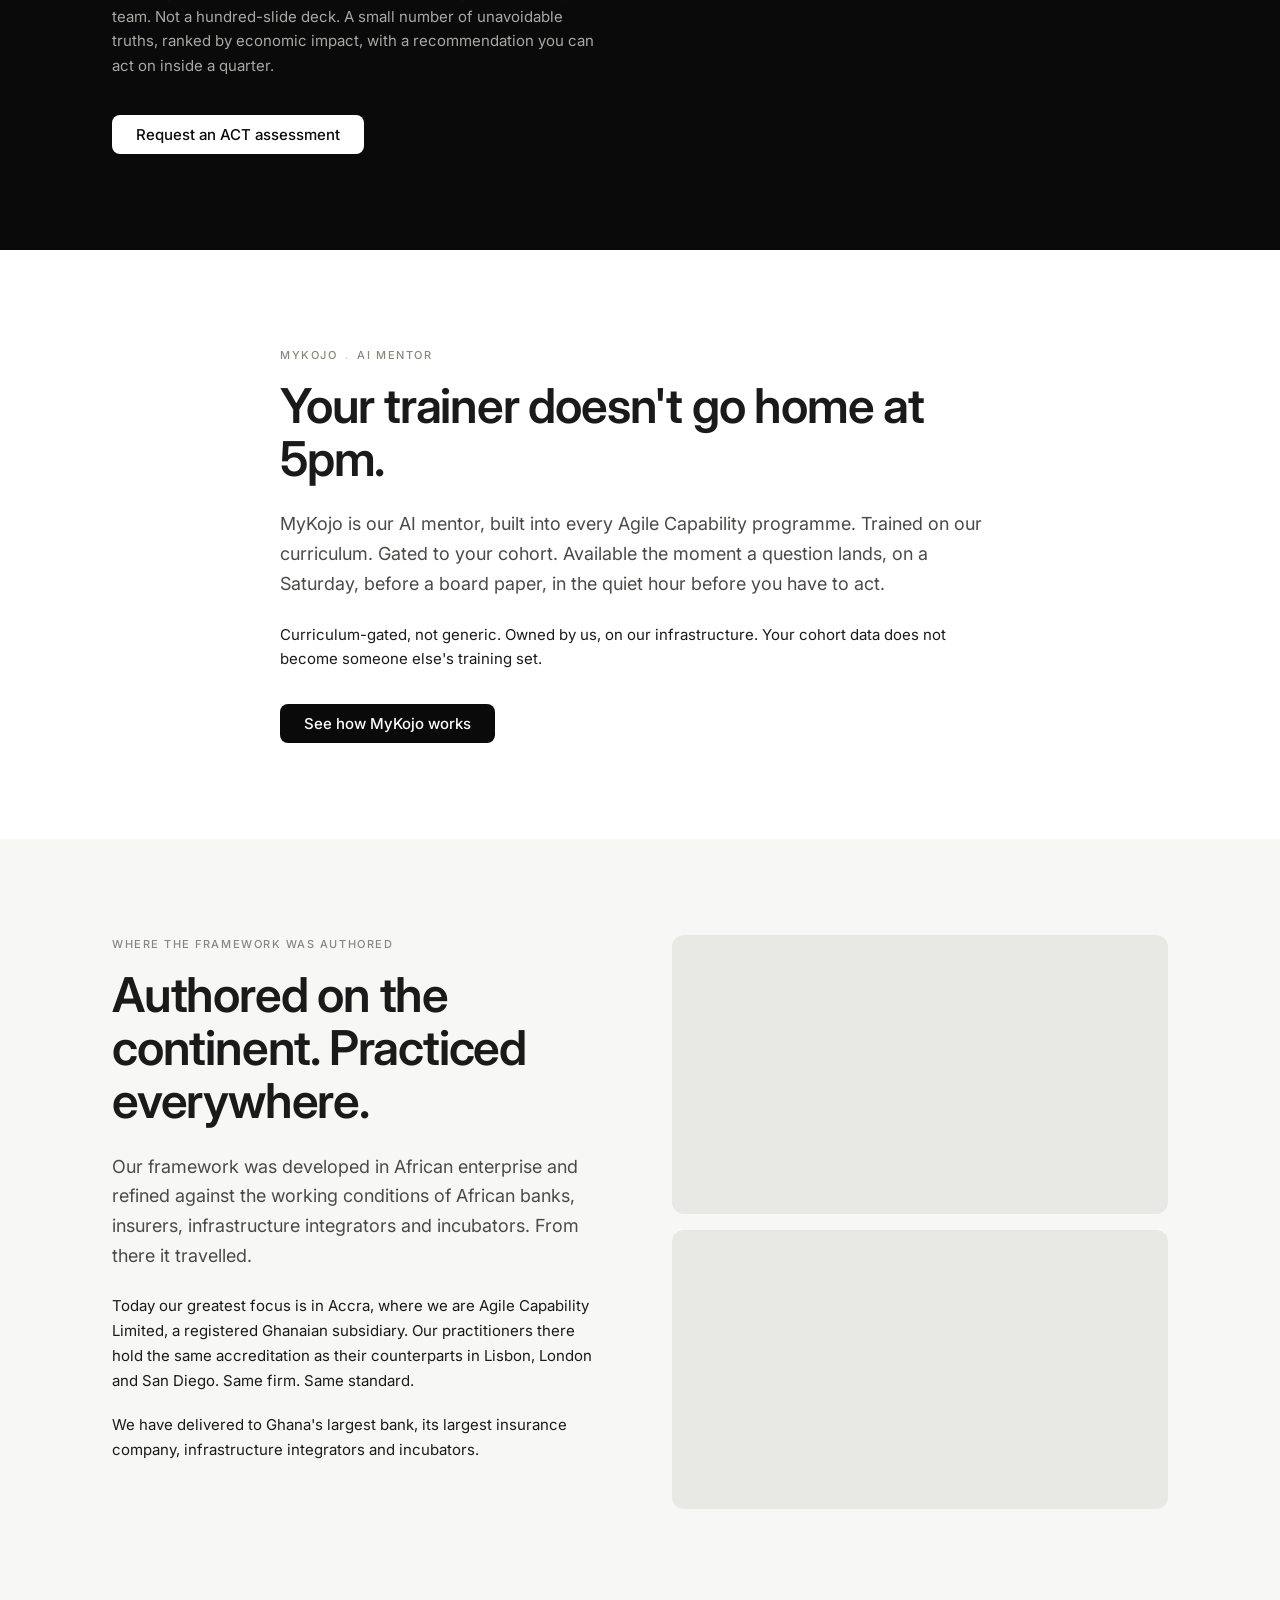
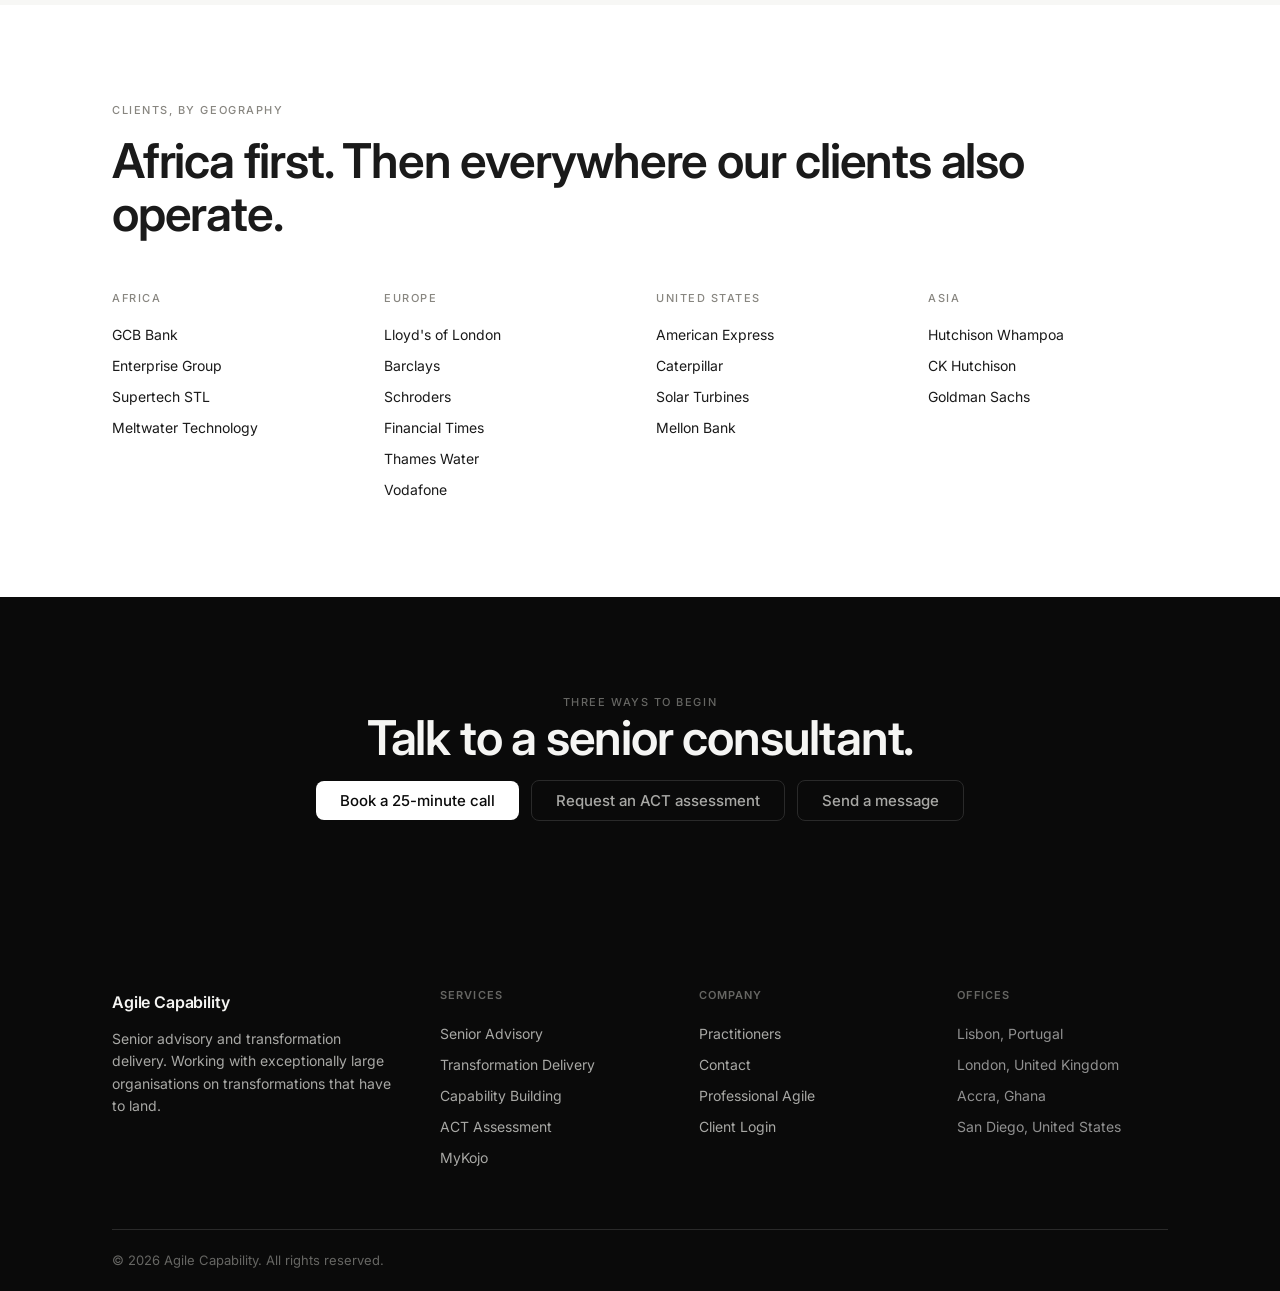
==== commit 317389e7: "Replace client strip with full named list" ====
--- a/index.html
+++ b/index.html
@@ -69,17 +69,7 @@
 <div style="background:var(--bg);border-top:1px solid var(--border);border-bottom:1px solid var(--border);padding:28px 0">
   <div class="container">
     <div class="eyebrow mb-16">Trusted by global enterprises and Africa's largest institutions</div>
-    <div style="display:flex;flex-wrap:wrap;gap:24px 36px;align-items:center">
-      <span style="font-size:14px;font-weight:500;color:var(--ink-3)">Lloyd's</span>
-      <span style="font-size:14px;font-weight:500;color:var(--ink-3)">Barclays</span>
-      <span style="font-size:14px;font-weight:500;color:var(--ink-3)">Amex</span>
-      <span style="font-size:14px;font-weight:500;color:var(--ink-3)">Caterpillar</span>
-      <span style="font-size:14px;font-weight:500;color:var(--ink-3)">GCB</span>
-      <span style="font-size:14px;font-weight:500;color:var(--ink-3)">Schroders</span>
-      <span style="font-size:14px;font-weight:500;color:var(--ink-3)">Vodafone</span>
-      <span style="font-size:14px;font-weight:500;color:var(--ink-3)">Goldman</span>
-      <span style="font-size:14px;font-weight:500;color:var(--ink-3)">Enterprise Insurance</span>
-    </div>
+    <p style="font-size:14px;font-weight:500;color:var(--ink-3);margin:0">GCB Bank, Enterprise Insurance, SuperTech STL, Barclays Bank, Amex, Lloyd's of London, Caterpillar, Schroders Wealth, Vodafone, Goldman Sachs and many more</p>
   </div>
 </div>
 
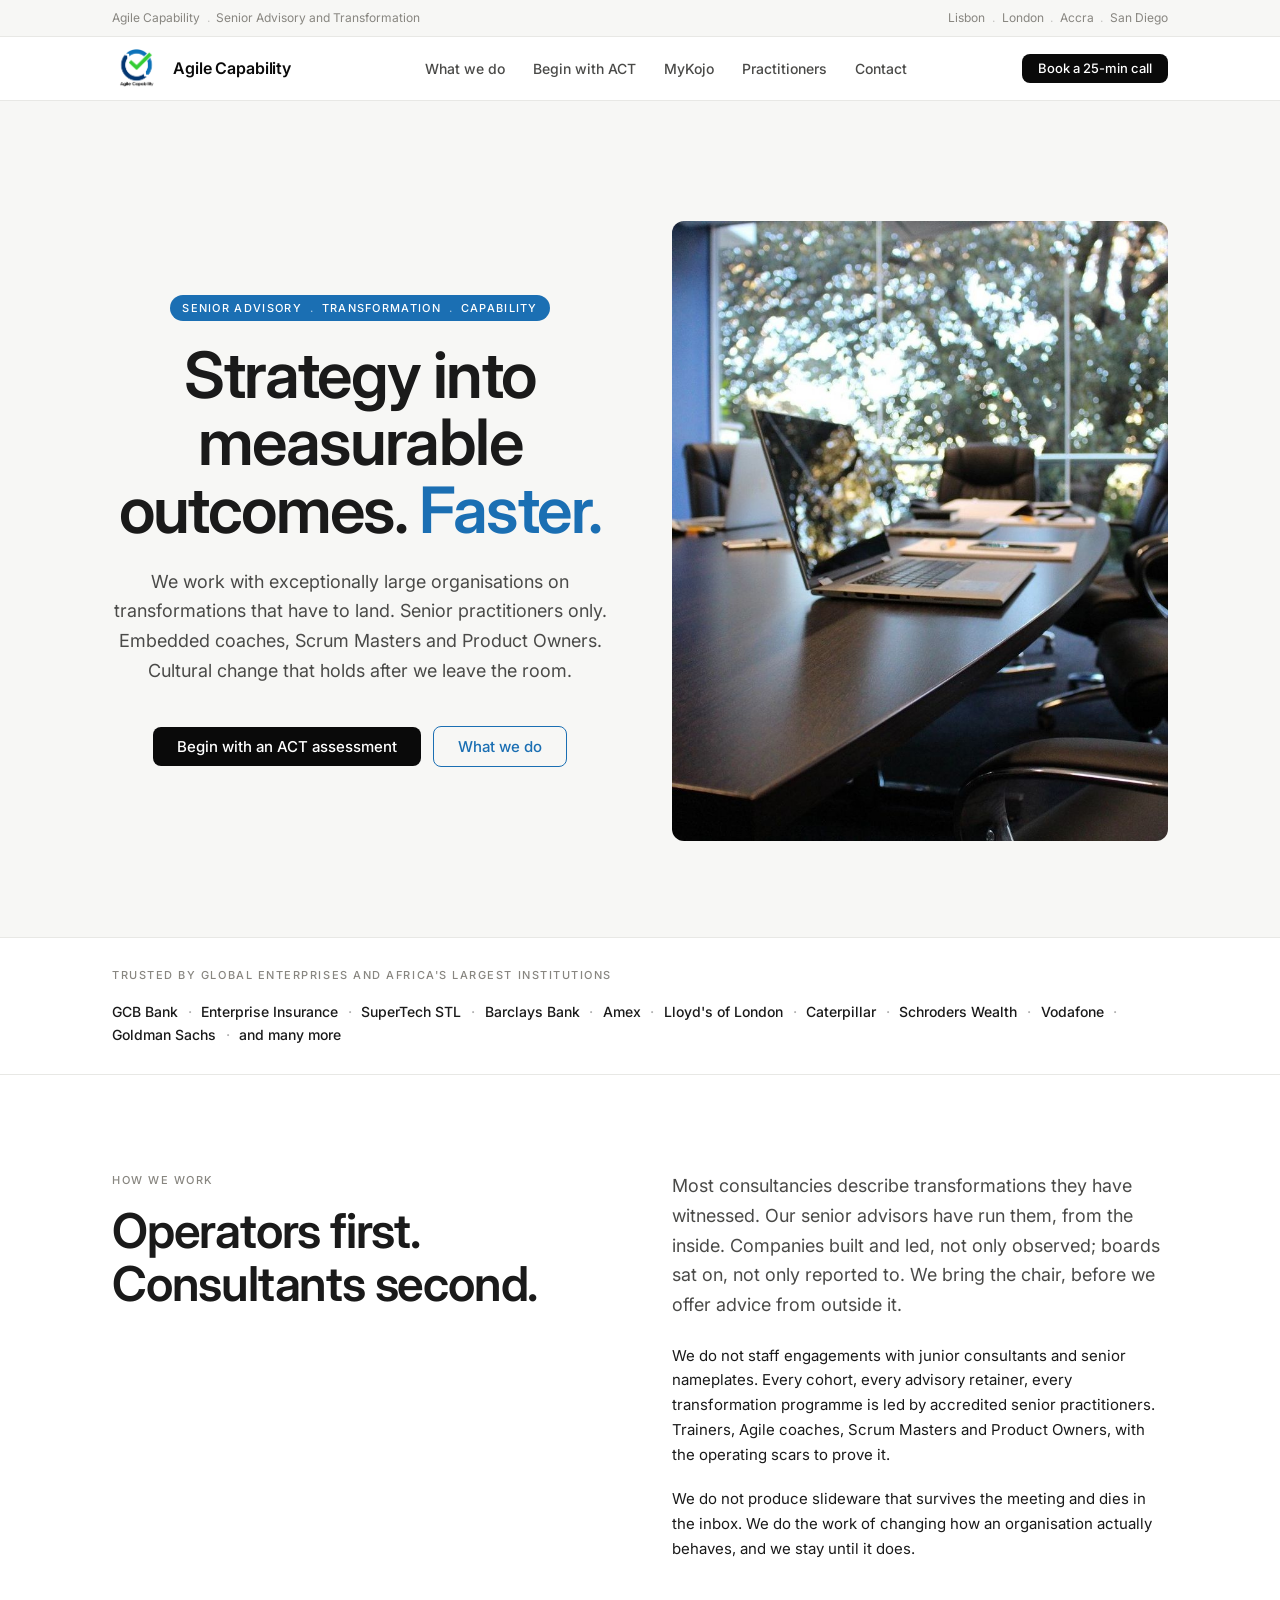
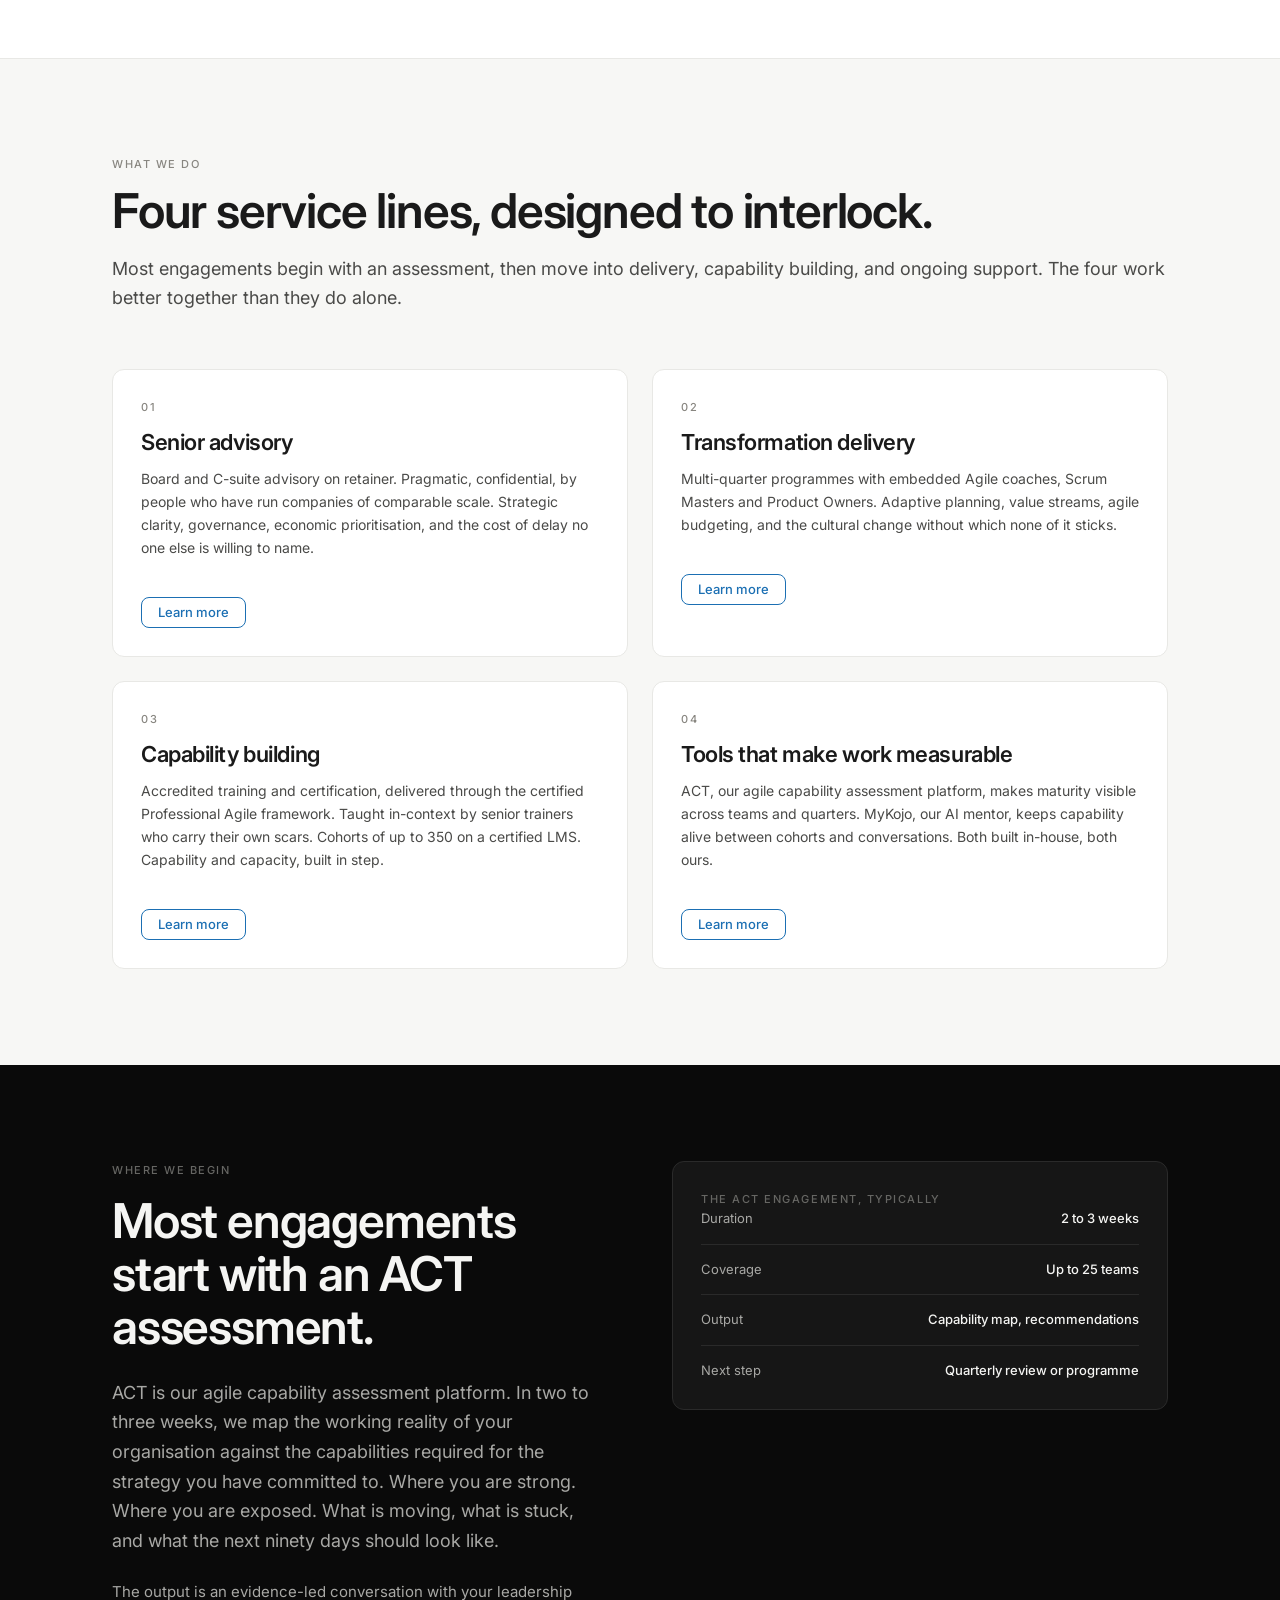
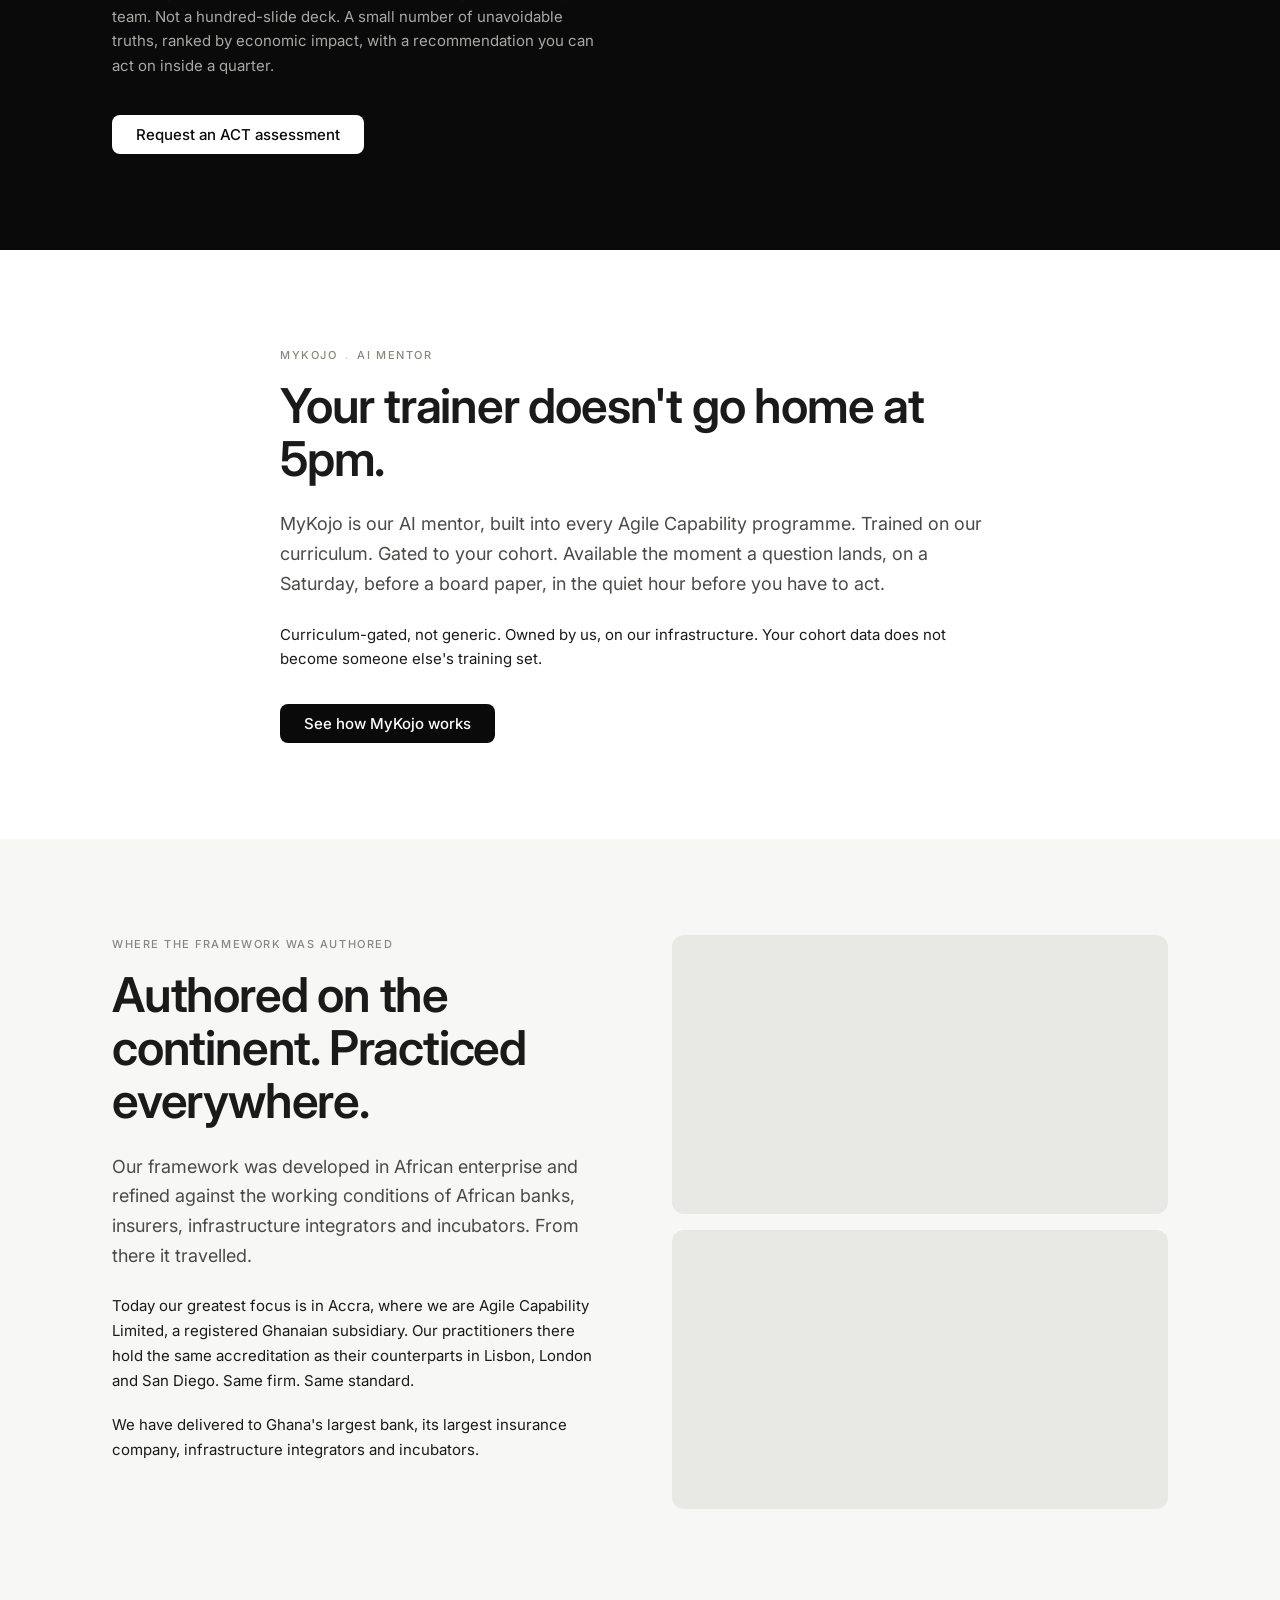
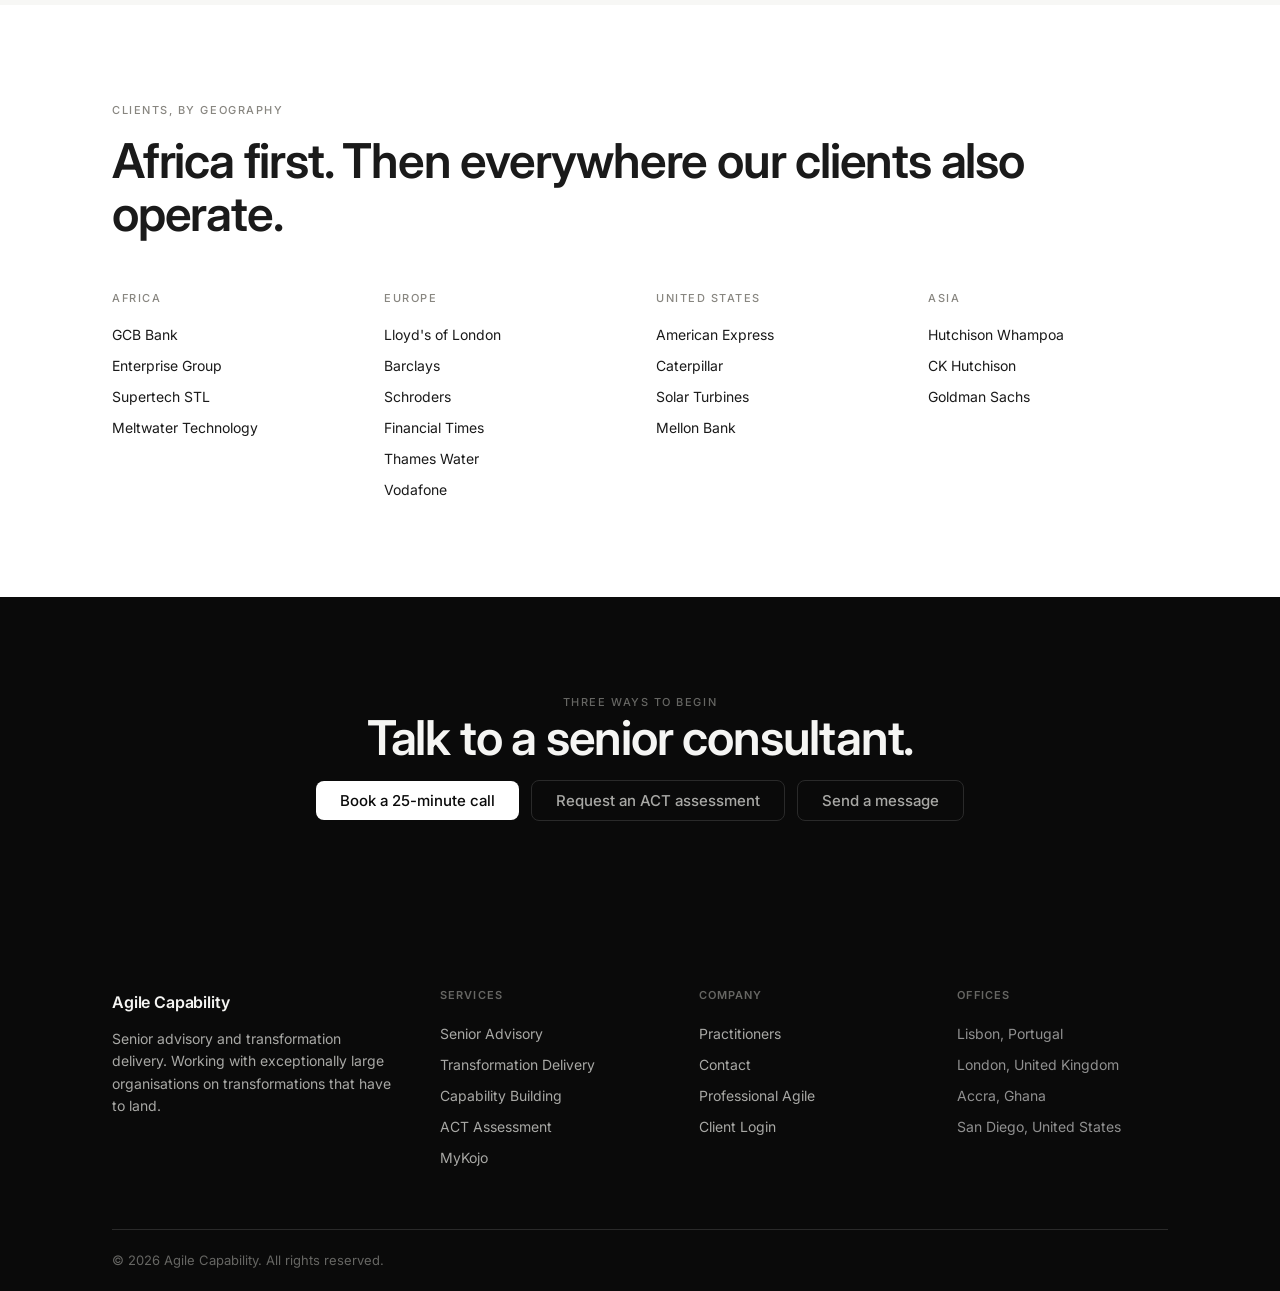
==== commit 41132651: "Replace commas with dot separators in client strip" ====
--- a/index.html
+++ b/index.html
@@ -69,7 +69,7 @@
 <div style="background:var(--bg);border-top:1px solid var(--border);border-bottom:1px solid var(--border);padding:28px 0">
   <div class="container">
     <div class="eyebrow mb-16">Trusted by global enterprises and Africa's largest institutions</div>
-    <p style="font-size:14px;font-weight:500;color:var(--ink-3);margin:0">GCB Bank, Enterprise Insurance, SuperTech STL, Barclays Bank, Amex, Lloyd's of London, Caterpillar, Schroders Wealth, Vodafone, Goldman Sachs and many more</p>
+    <p style="font-size:14px;font-weight:500;color:var(--ink-3);margin:0">GCB Bank <span style="opacity:.35;margin:0 .4em">·</span> Enterprise Insurance <span style="opacity:.35;margin:0 .4em">·</span> SuperTech STL <span style="opacity:.35;margin:0 .4em">·</span> Barclays Bank <span style="opacity:.35;margin:0 .4em">·</span> Amex <span style="opacity:.35;margin:0 .4em">·</span> Lloyd's of London <span style="opacity:.35;margin:0 .4em">·</span> Caterpillar <span style="opacity:.35;margin:0 .4em">·</span> Schroders Wealth <span style="opacity:.35;margin:0 .4em">·</span> Vodafone <span style="opacity:.35;margin:0 .4em">·</span> Goldman Sachs <span style="opacity:.35;margin:0 .4em">·</span> and many more</p>
   </div>
 </div>
 
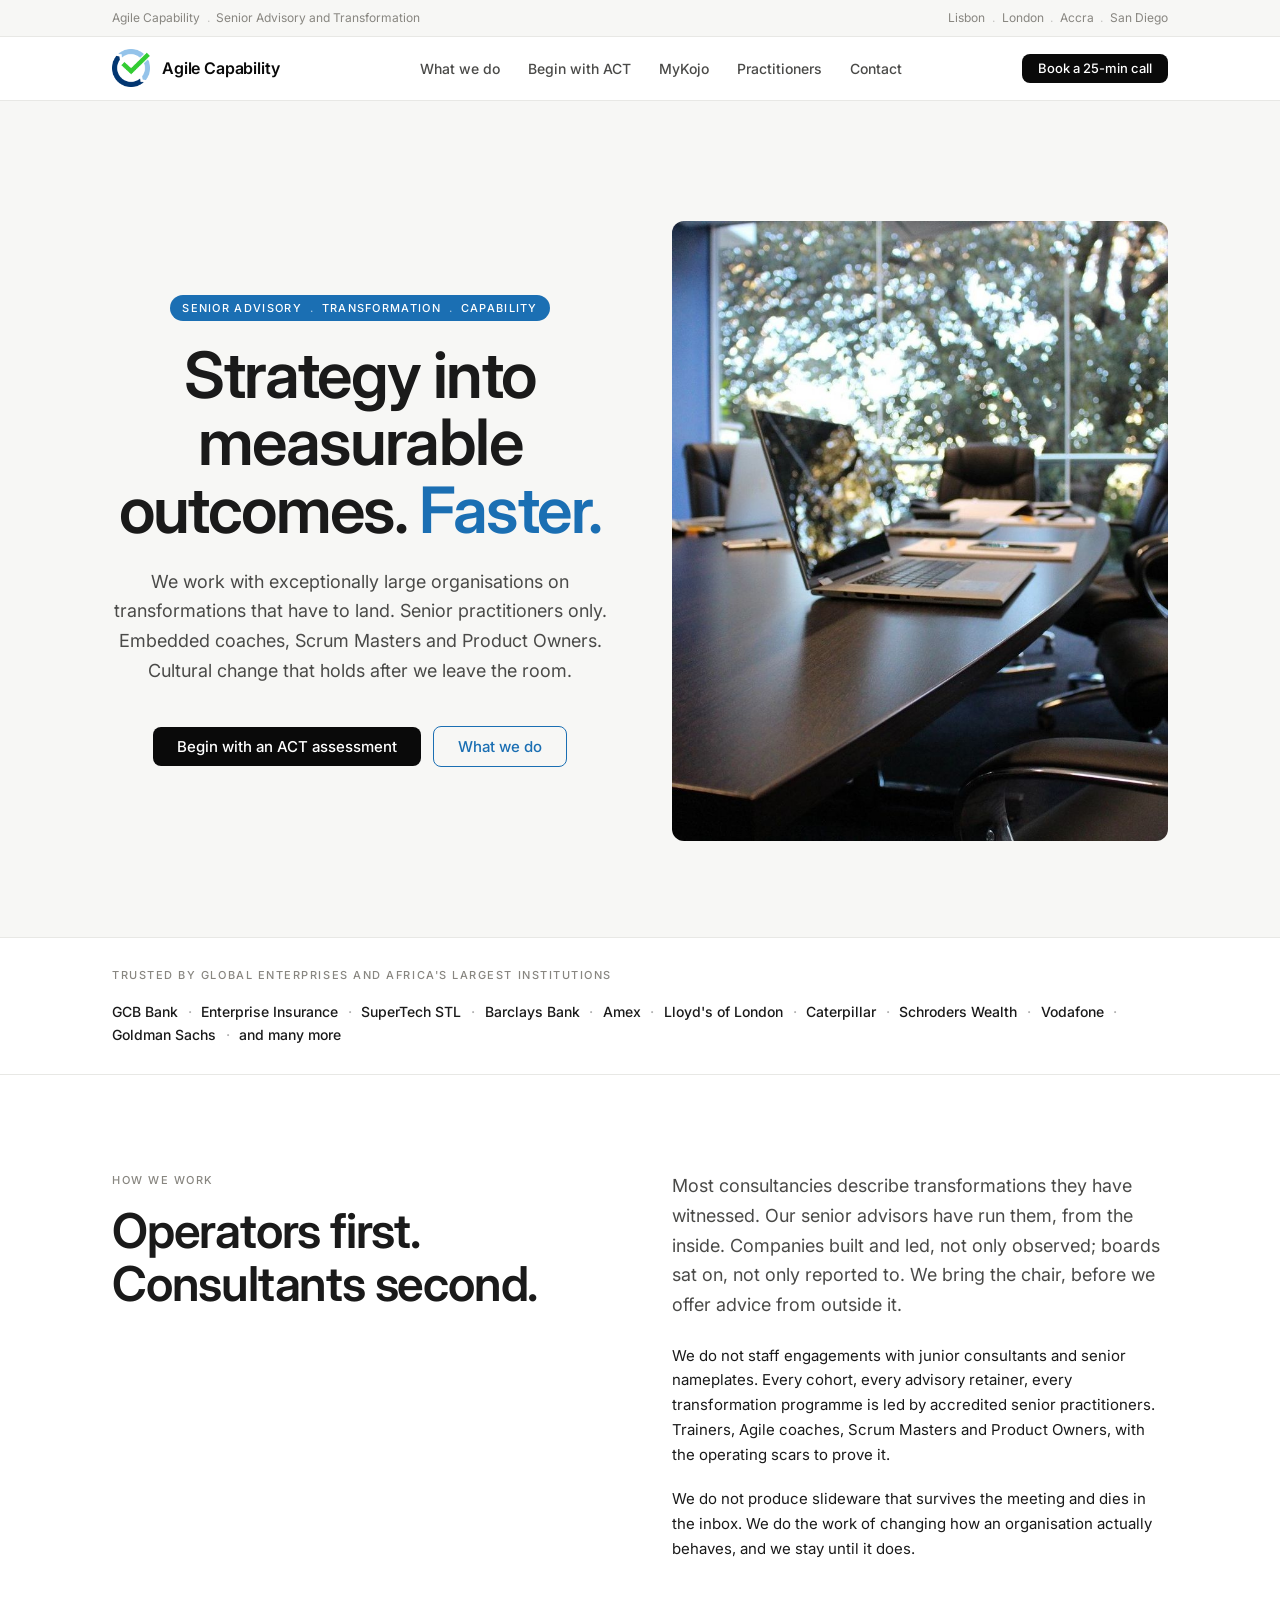
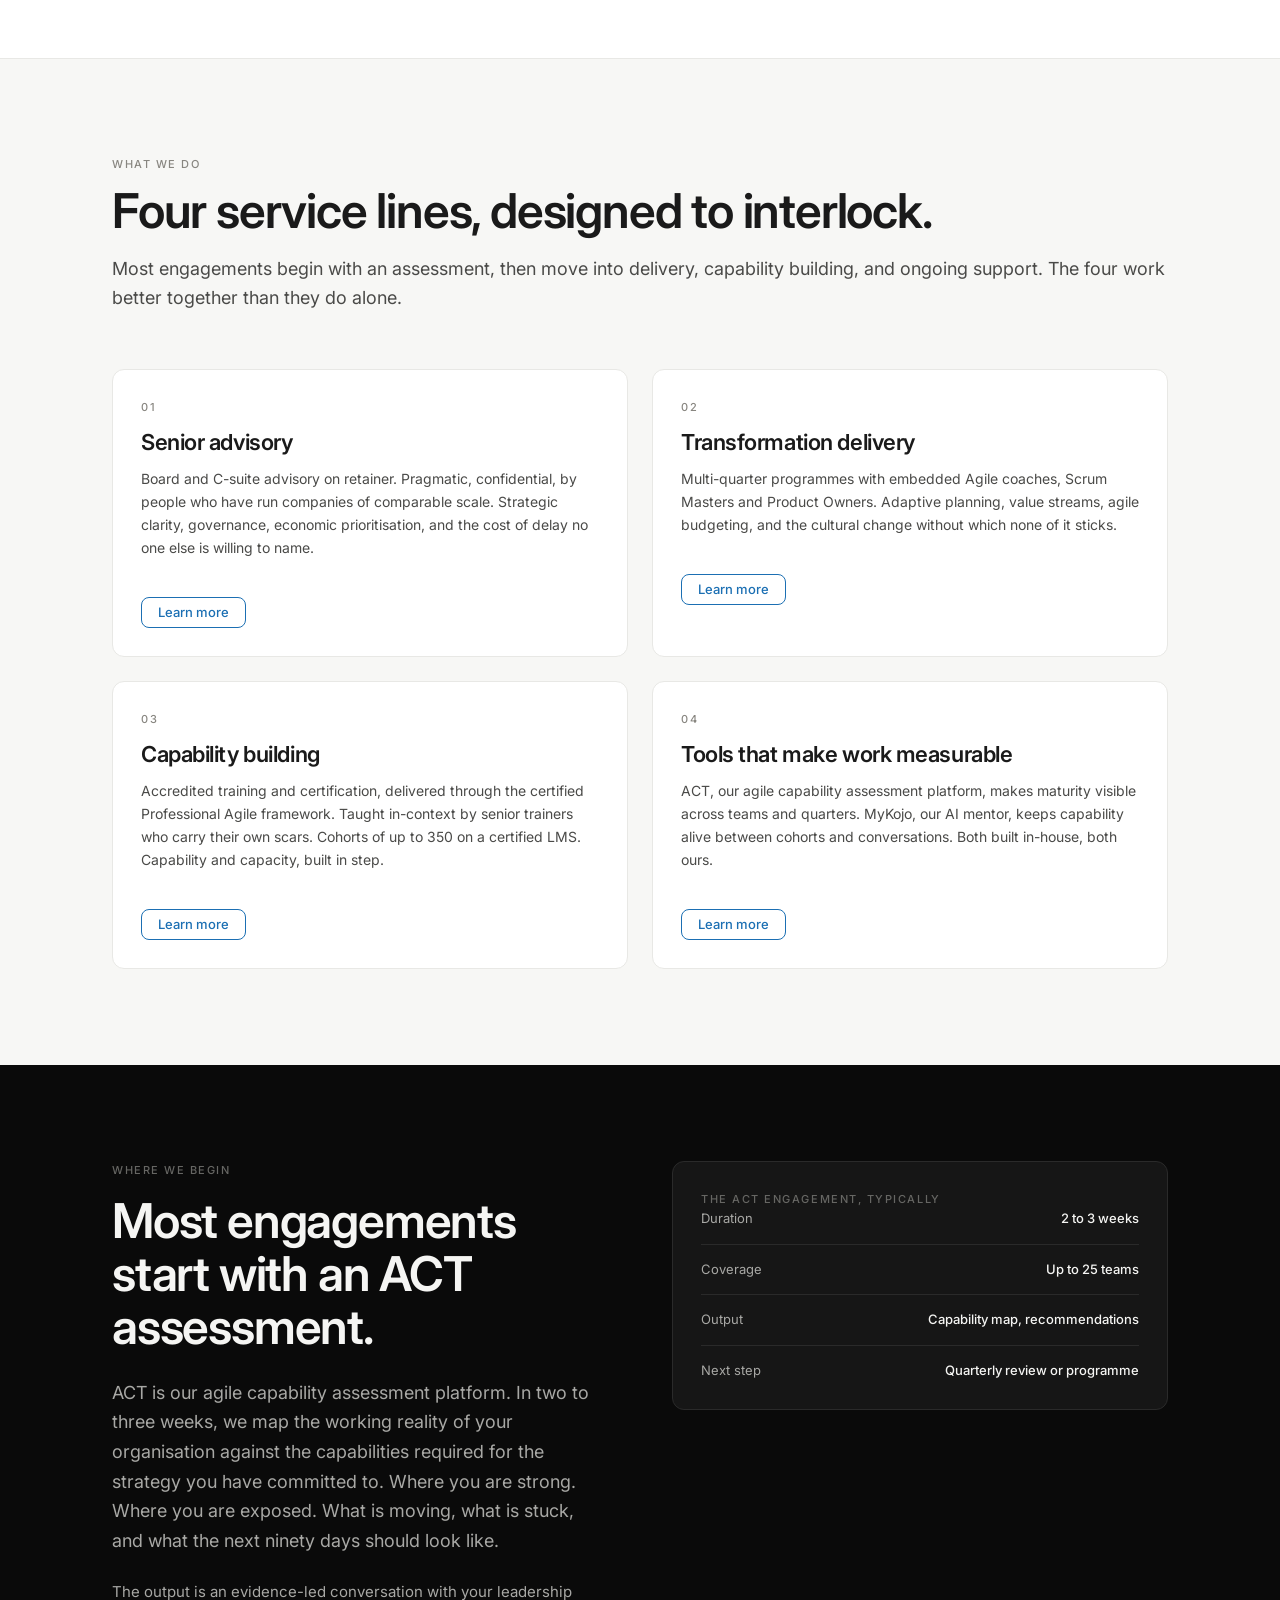
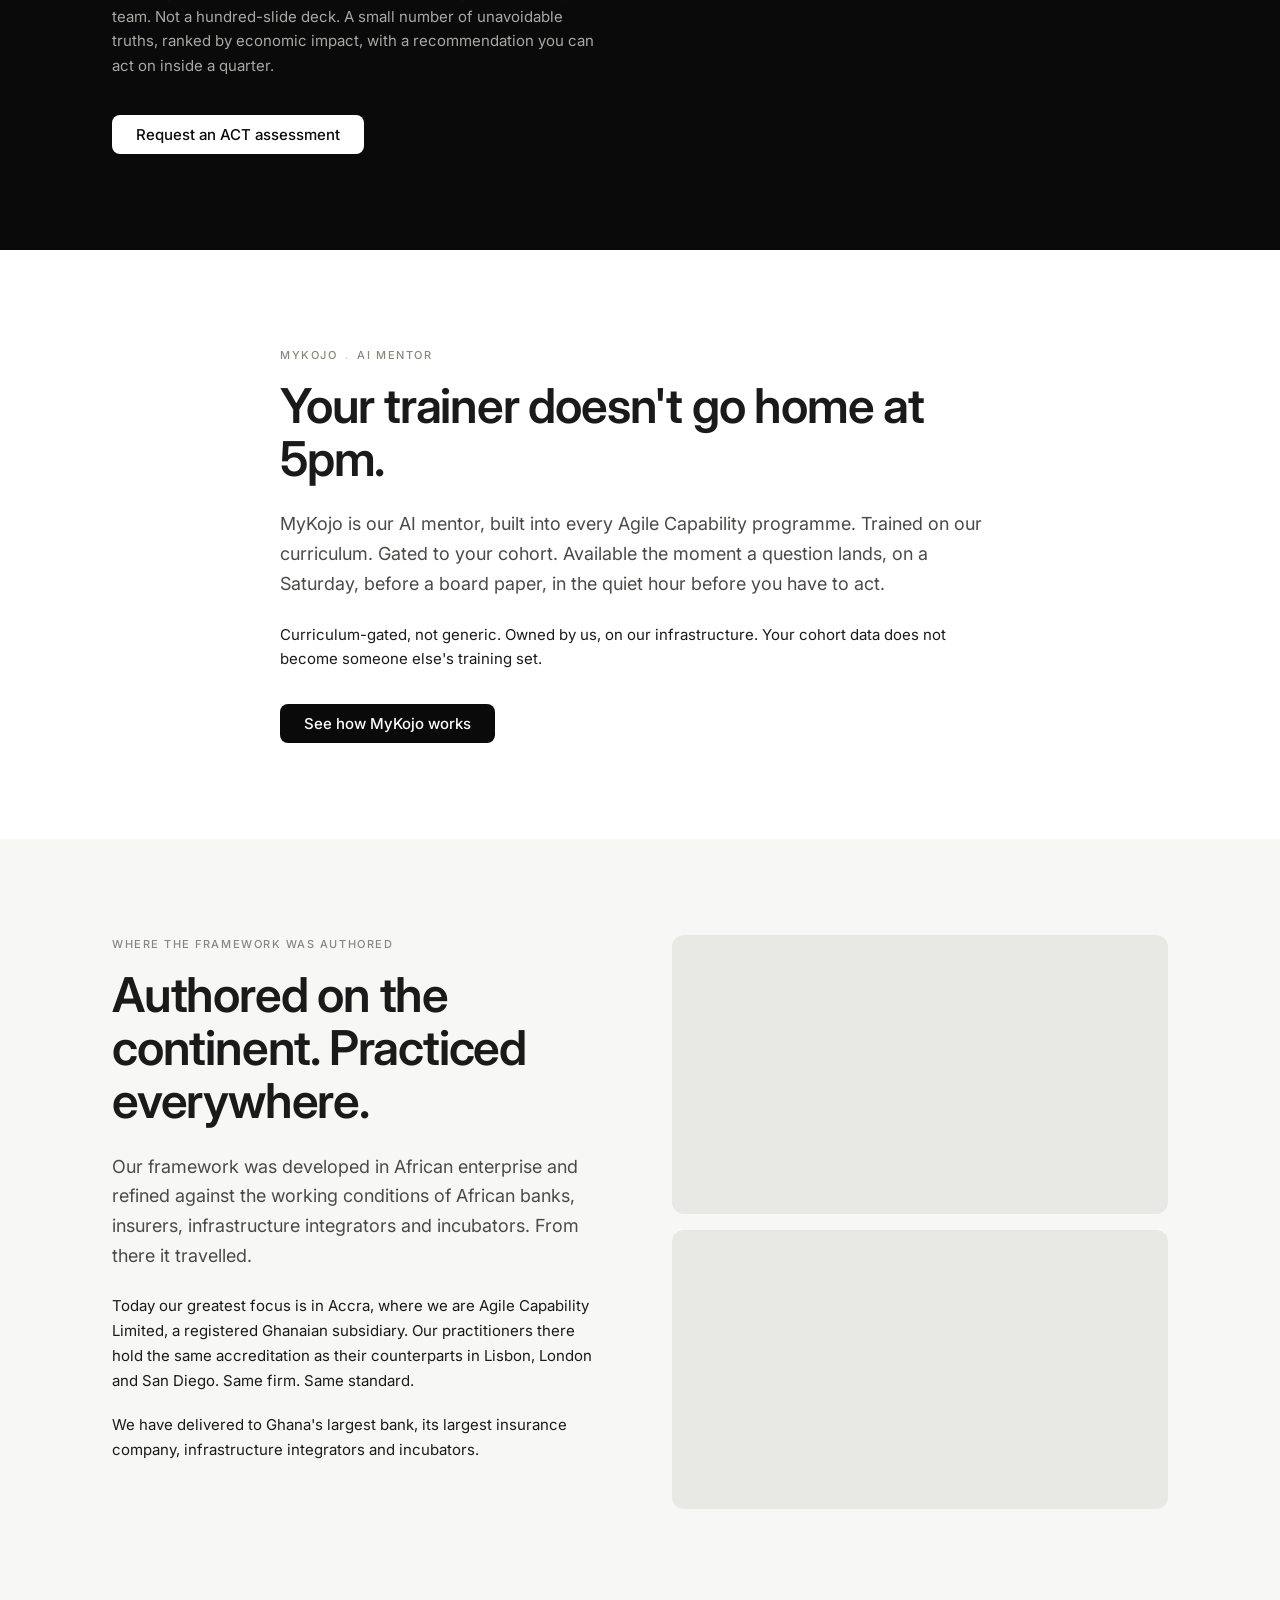
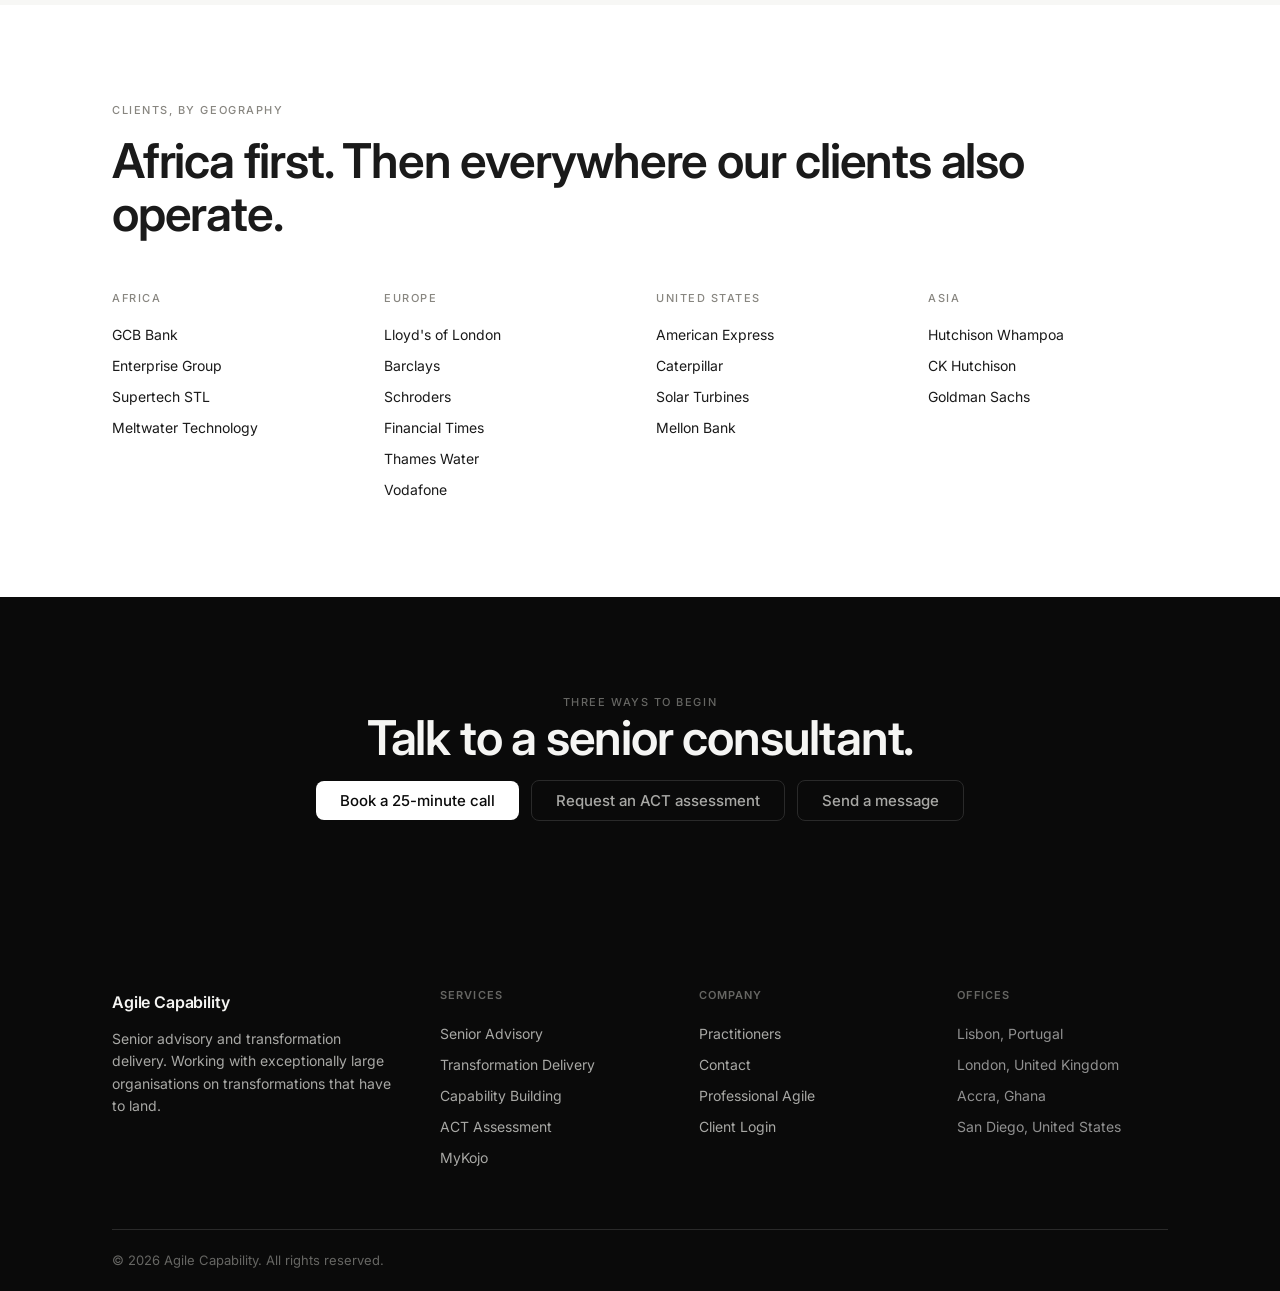
==== commit 0a016262: "Mobile fixes: nav z-index, eyebrow pill wrap, responsive grids" ====
--- a/index.html
+++ b/index.html
@@ -101,7 +101,7 @@
       <h2 class="h2">Four service lines, designed to interlock.</h2>
       <p class="lead">Most engagements begin with an assessment, then move into delivery, capability building, and ongoing support. The four work better together than they do alone.</p>
     </div>
-    <div class="card-grid" style="grid-template-columns:repeat(2,1fr)">
+    <div class="card-grid-2">
       <div class="card">
         <div class="eyebrow mb-12">01</div>
         <h3 class="h3 mb-12">Senior advisory</h3>
@@ -205,7 +205,7 @@
   <div class="container">
     <div class="eyebrow mb-16">Clients, by geography</div>
     <h2 class="h2 mb-48">Africa first. Then everywhere our clients also operate.</h2>
-    <div style="display:grid;grid-template-columns:repeat(4,1fr);gap:32px">
+    <div class="grid-4">
       <div>
         <div class="eyebrow mb-16">Africa</div>
         <div style="display:flex;flex-direction:column;gap:8px">
--- a/assets/css/site.css
+++ b/assets/css/site.css
@@ -184,6 +184,19 @@
   display: grid;
   grid-template-columns: repeat(4, 1fr);
   gap: 20px;
+}
+
+/* Generic responsive grids (replaces inline grid styles) */
+.grid-3 {
+  display: grid;
+  grid-template-columns: repeat(3, 1fr);
+  gap: 32px;
+}
+
+.grid-4 {
+  display: grid;
+  grid-template-columns: repeat(4, 1fr);
+  gap: 32px;
 }
 
 /* Center hero content */
@@ -1025,6 +1038,7 @@
     left: 0;
     right: 0;
     bottom: 0;
+    z-index: 9998;
     background: var(--bg);
     flex-direction: column;
     align-items: flex-start;
@@ -1087,6 +1101,15 @@
   .card-grid   { grid-template-columns: 1fr; }
   .card-grid-2 { grid-template-columns: 1fr; }
   .card-grid-4 { grid-template-columns: 1fr 1fr; }
+  .grid-3      { grid-template-columns: 1fr; }
+  .grid-4      { grid-template-columns: 1fr 1fr; }
+
+  /* Eyebrow pill — allow wrapping on small screens */
+  .page-hero .eyebrow,
+  .hero .eyebrow {
+    white-space: normal;
+    max-width: 100%;
+  }
 
   /* Hero */
   .hero { padding: 72px 0 56px; }
